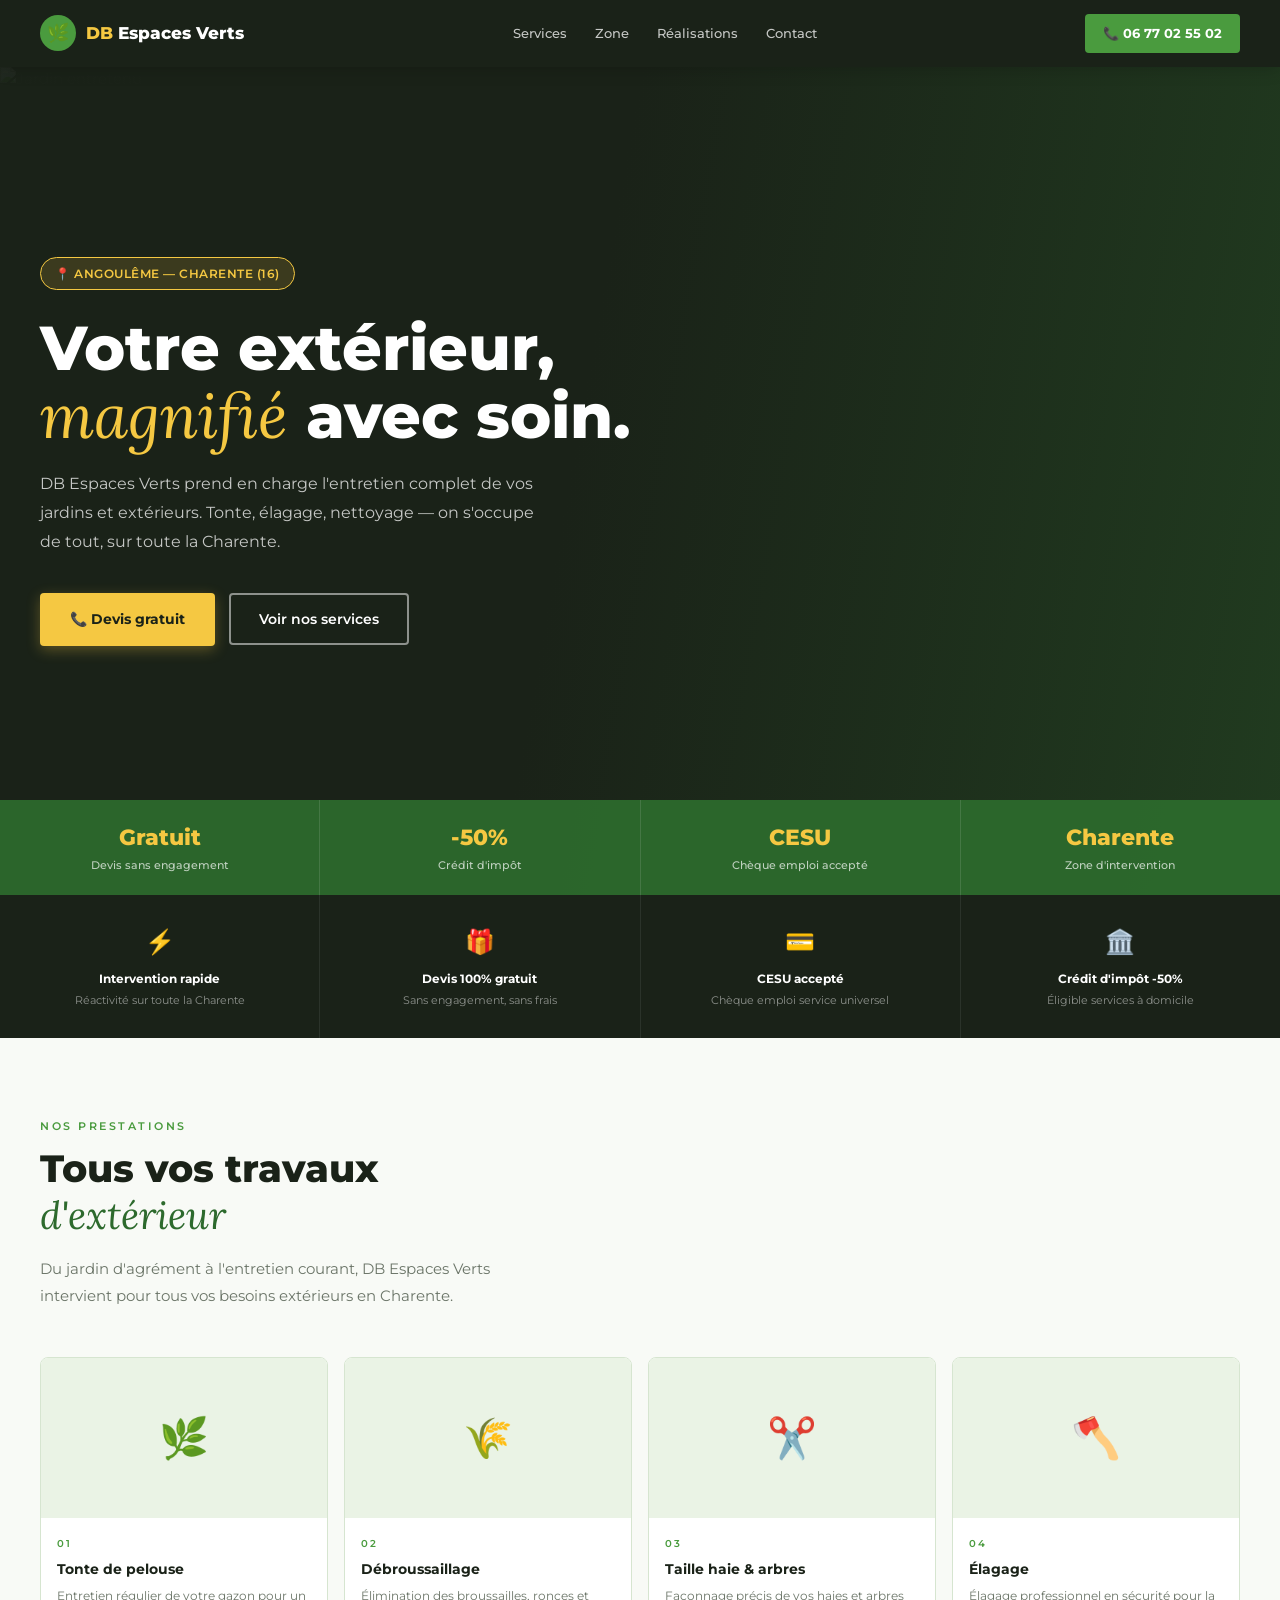
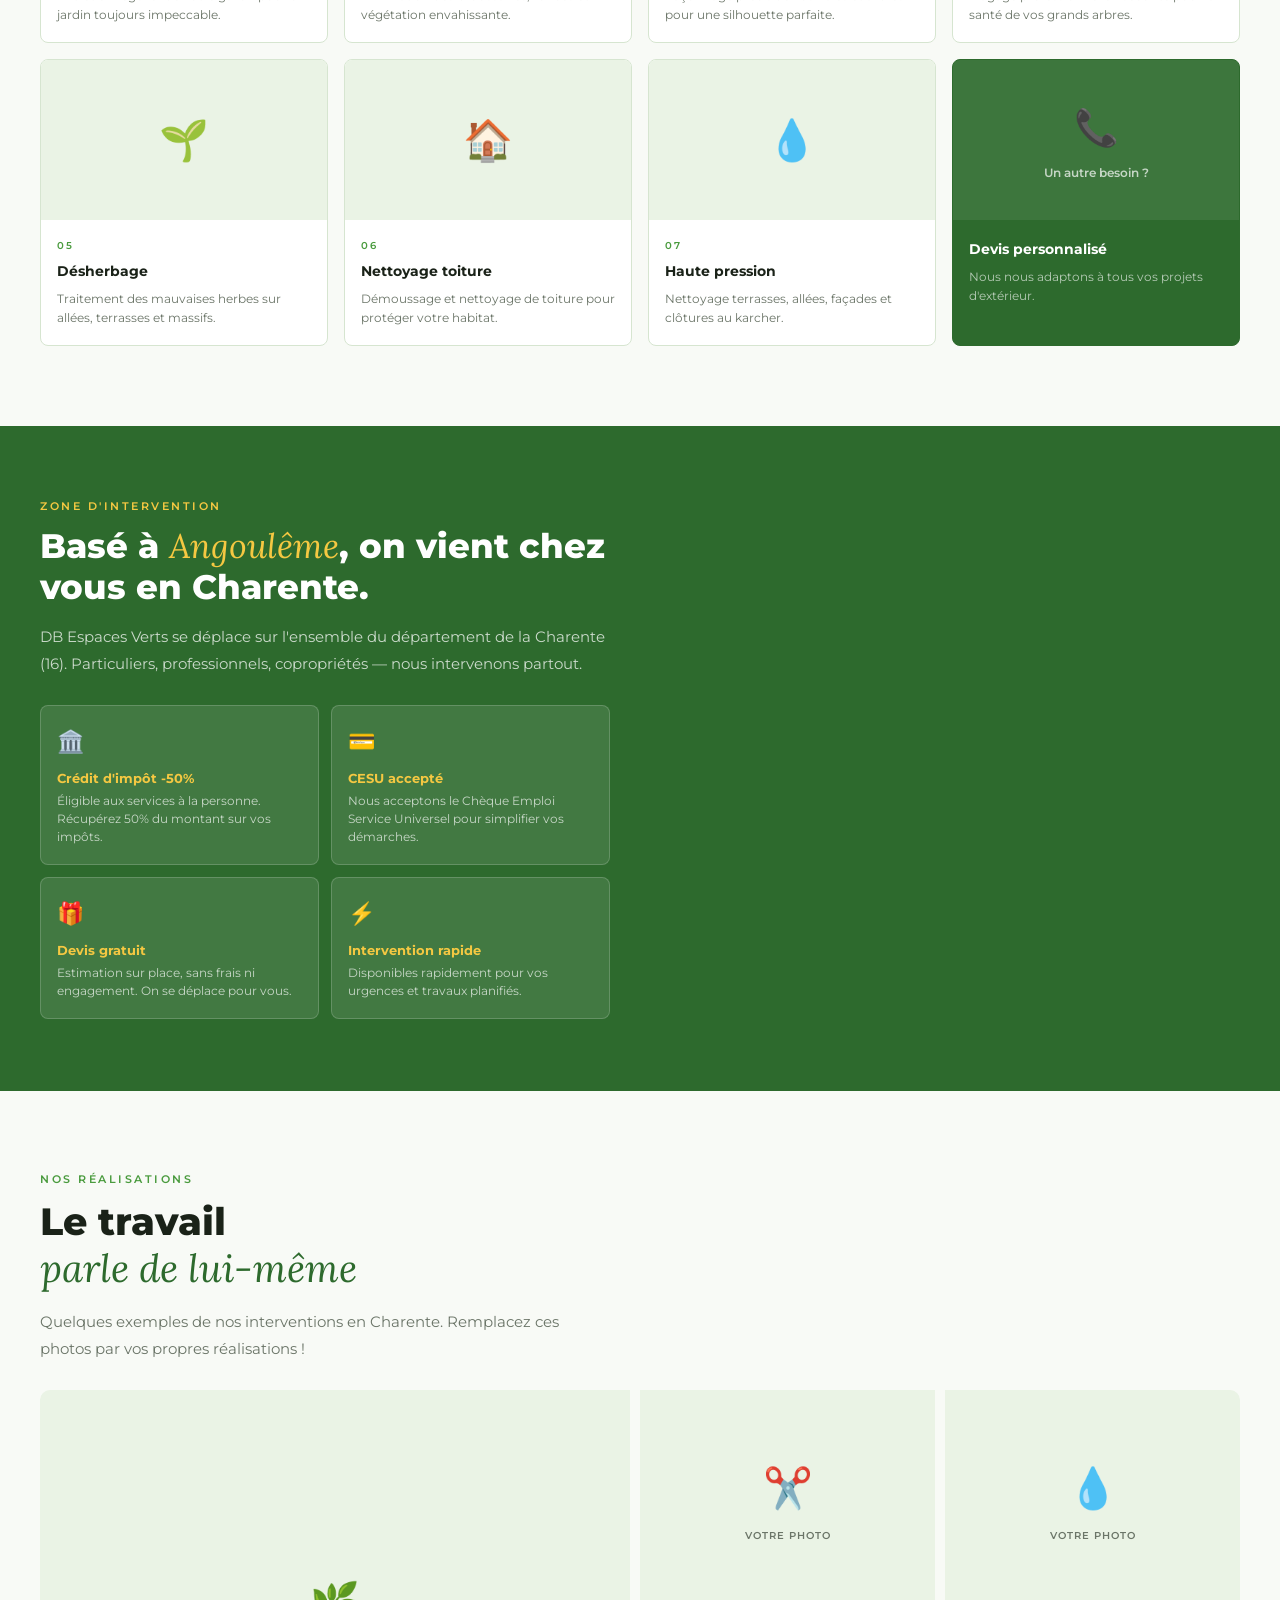
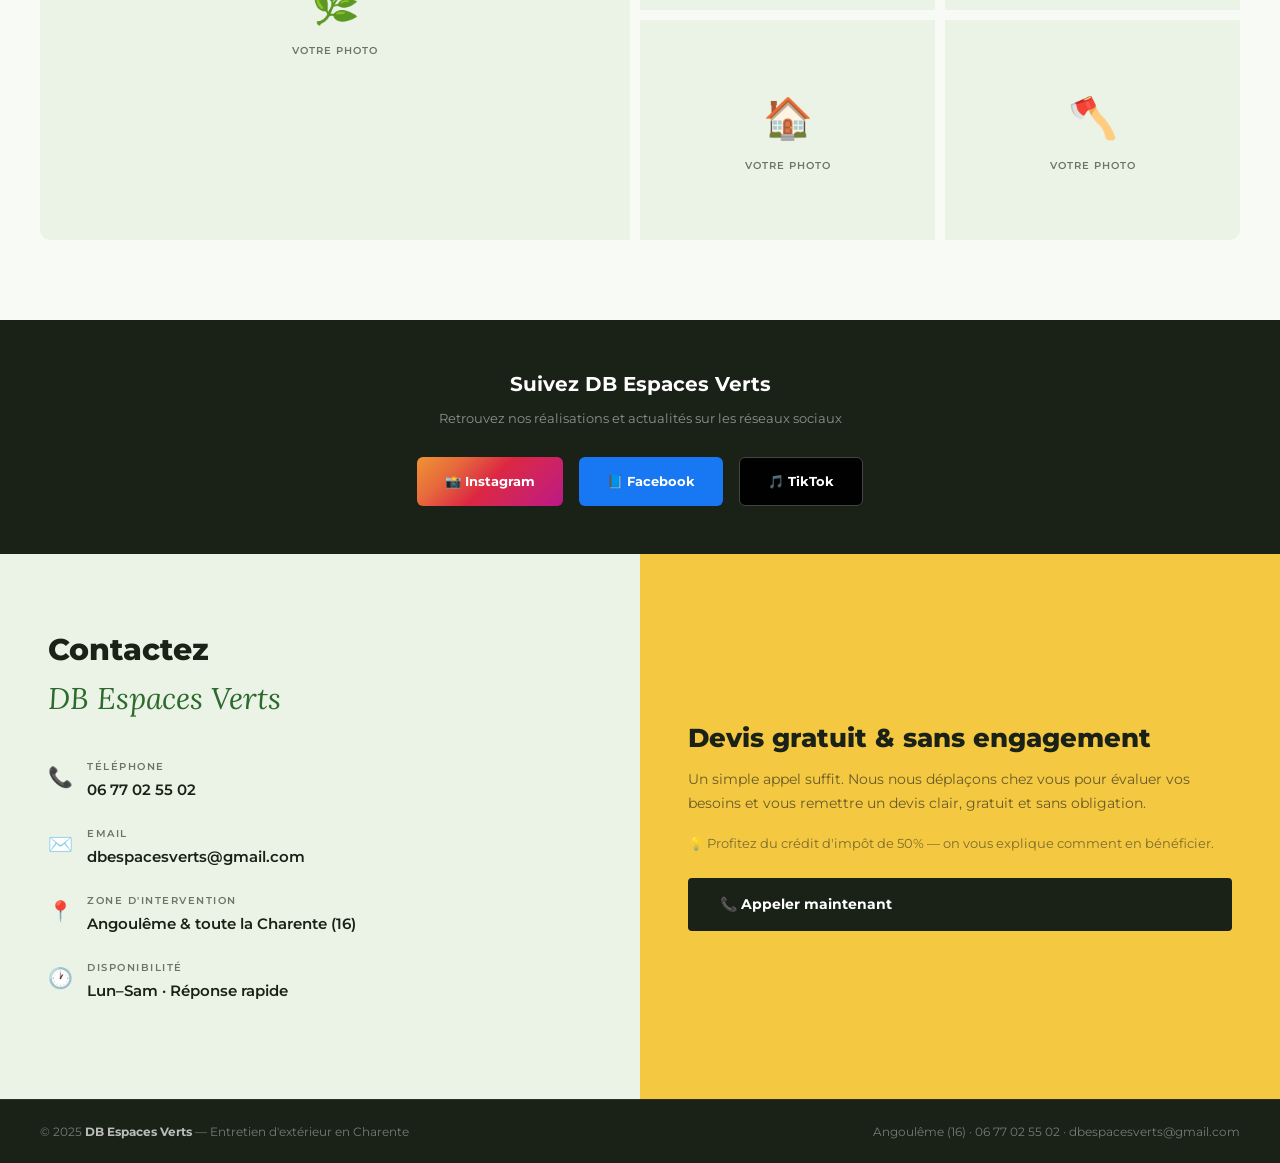
==== index.html @ ba11cb16 "Rename db_espaces_verts.html to index.html" ====
<!DOCTYPE html>
<html lang="fr">
<head>
<meta charset="UTF-8">
<meta name="viewport" content="width=device-width, initial-scale=1.0">
<title>DB Espaces Verts — Entretien extérieur en Charente</title>
<link href="https://fonts.googleapis.com/css2?family=Montserrat:wght@400;500;600;700;800&family=Lora:ital,wght@0,400;1,400&display=swap" rel="stylesheet">
<style>
*, *::before, *::after { box-sizing: border-box; margin: 0; padding: 0; }
:root {
  --green: #2D6A2D;
  --green-light: #4A9B3E;
  --green-pale: #EAF3E5;
  --yellow: #F5C842;
  --dark: #1A2218;
  --text: #3A3A3A;
  --muted: #6B7568;
  --white: #FFFFFF;
  --cream: #F8FAF6;
  --border: #D6E5D0;
}
html { scroll-behavior: smooth; }
body { font-family: 'Montserrat', sans-serif; background: var(--cream); color: var(--text); font-size: 15px; line-height: 1.6; }

nav {
  position: sticky; top: 0; z-index: 100;
  background: var(--dark);
  display: flex; justify-content: space-between; align-items: center;
  padding: 14px 40px;
  box-shadow: 0 2px 16px rgba(0,0,0,0.18);
}
.nav-logo { display: flex; align-items: center; gap: 10px; }
.nav-logo-icon { width: 36px; height: 36px; background: var(--green-light); border-radius: 50%; display: flex; align-items: center; justify-content: center; font-size: 18px; }
.nav-logo-text { font-size: 17px; font-weight: 800; color: var(--white); }
.nav-logo-text span { color: var(--yellow); }
.nav-links { display: flex; gap: 28px; list-style: none; }
.nav-links a { text-decoration: none; color: rgba(255,255,255,0.75); font-size: 13px; font-weight: 500; transition: color 0.2s; }
.nav-links a:hover { color: var(--yellow); }
.nav-tel { background: var(--green-light); color: var(--white); padding: 9px 18px; border-radius: 4px; font-size: 13px; font-weight: 700; text-decoration: none; transition: background 0.2s; white-space: nowrap; }
.nav-tel:hover { background: var(--yellow); color: var(--dark); }

.hero { position: relative; min-height: 92vh; display: flex; align-items: center; overflow: hidden; }
.hero-bg { position: absolute; inset: 0; z-index: 0; background: var(--dark); }
.hero-bg img { width: 100%; height: 100%; object-fit: cover; opacity: 0.45; }
.hero-overlay { position: absolute; inset: 0; z-index: 1; background: linear-gradient(100deg, rgba(26,34,24,0.92) 45%, rgba(45,106,45,0.35) 100%); }
.hero-content { position: relative; z-index: 2; padding: 80px 40px 140px; max-width: 680px; }
.hero-badge { display: inline-flex; align-items: center; gap: 8px; background: rgba(245,200,66,0.15); border: 1px solid var(--yellow); color: var(--yellow); font-size: 12px; font-weight: 600; padding: 6px 14px; border-radius: 20px; margin-bottom: 24px; letter-spacing: 0.5px; text-transform: uppercase; }
.hero h1 { font-size: clamp(36px, 5vw, 62px); font-weight: 800; color: var(--white); line-height: 1.1; margin-bottom: 20px; }
.hero h1 em { font-style: italic; font-family: 'Lora', serif; color: var(--yellow); font-weight: 400; }
.hero-sub { color: rgba(255,255,255,0.75); font-size: 16px; line-height: 1.8; margin-bottom: 36px; max-width: 500px; }
.hero-btns { display: flex; gap: 14px; flex-wrap: wrap; }
.btn-primary { display: inline-flex; align-items: center; gap: 8px; background: var(--yellow); color: var(--dark); padding: 15px 30px; border-radius: 4px; font-size: 14px; font-weight: 700; text-decoration: none; transition: transform 0.15s, box-shadow 0.15s; box-shadow: 0 4px 14px rgba(245,200,66,0.3); }
.btn-primary:hover { transform: translateY(-2px); box-shadow: 0 8px 20px rgba(245,200,66,0.4); }
.btn-ghost { display: inline-flex; align-items: center; gap: 8px; border: 2px solid rgba(255,255,255,0.5); color: var(--white); padding: 13px 28px; border-radius: 4px; font-size: 14px; font-weight: 600; text-decoration: none; transition: border-color 0.2s, background 0.2s; }
.btn-ghost:hover { border-color: var(--white); background: rgba(255,255,255,0.08); }
.hero-stats { position: absolute; bottom: 0; left: 0; right: 0; z-index: 2; display: flex; background: rgba(45,106,45,0.95); }
.hero-stat { flex: 1; padding: 20px 24px; text-align: center; border-right: 1px solid rgba(255,255,255,0.12); }
.hero-stat:last-child { border-right: none; }
.stat-num { font-size: 22px; font-weight: 800; color: var(--yellow); }
.stat-label { font-size: 11px; color: rgba(255,255,255,0.7); font-weight: 500; margin-top: 2px; }

.avantages { display: flex; background: var(--dark); }
.avantage { flex: 1; padding: 28px 20px; text-align: center; border-right: 1px solid rgba(255,255,255,0.08); transition: background 0.2s; }
.avantage:last-child { border-right: none; }
.avantage:hover { background: rgba(255,255,255,0.04); }
.avantage-icon { font-size: 24px; margin-bottom: 8px; }
.avantage-title { font-size: 12px; font-weight: 700; color: var(--white); margin-bottom: 4px; }
.avantage-text { font-size: 11px; color: rgba(255,255,255,0.5); }

.section { padding: 80px 40px; }
.section-tag { font-size: 11px; letter-spacing: 2.5px; text-transform: uppercase; color: var(--green-light); font-weight: 600; margin-bottom: 10px; }
.section-title { font-size: clamp(26px, 3vw, 40px); font-weight: 800; color: var(--dark); margin-bottom: 16px; line-height: 1.2; }
.section-title em { font-style: italic; font-family: 'Lora', serif; color: var(--green); font-weight: 400; }
.section-sub { color: var(--muted); font-size: 15px; max-width: 520px; line-height: 1.8; margin-bottom: 48px; }

.services-grid { display: grid; grid-template-columns: repeat(4, 1fr); gap: 16px; }
.service-card { background: var(--white); border: 1px solid var(--border); border-radius: 8px; overflow: hidden; transition: transform 0.2s, box-shadow 0.2s; }
.service-card:hover { transform: translateY(-4px); box-shadow: 0 12px 32px rgba(45,106,45,0.12); }
.service-img { width: 100%; height: 160px; object-fit: cover; display: block; }
.service-placeholder { width: 100%; height: 160px; background: var(--green-pale); display: flex; align-items: center; justify-content: center; font-size: 40px; }
.service-body { padding: 18px 16px; }
.service-num { font-size: 10px; letter-spacing: 2px; color: var(--green-light); font-weight: 600; text-transform: uppercase; margin-bottom: 6px; }
.service-name { font-size: 14px; font-weight: 700; color: var(--dark); margin-bottom: 6px; }
.service-desc { font-size: 12px; color: var(--muted); line-height: 1.6; }

.zone-section { background: var(--green); color: var(--white); padding: 72px 40px; display: grid; grid-template-columns: 1fr 1fr; gap: 60px; align-items: center; }
.zone-left h2 { font-size: 34px; font-weight: 800; margin-bottom: 16px; line-height: 1.2; }
.zone-left h2 em { font-style: italic; font-family: 'Lora', serif; font-weight: 400; color: var(--yellow); }
.zone-left p { color: rgba(255,255,255,0.75); font-size: 15px; line-height: 1.8; margin-bottom: 28px; }
.zone-img { width: 100%; border-radius: 8px; height: 300px; object-fit: cover; display: block; }
.aides-grid { display: grid; grid-template-columns: 1fr 1fr; gap: 12px; }
.aide-card { background: rgba(255,255,255,0.1); border: 1px solid rgba(255,255,255,0.18); border-radius: 8px; padding: 18px 16px; }
.aide-icon { font-size: 22px; margin-bottom: 8px; }
.aide-title { font-size: 13px; font-weight: 700; color: var(--yellow); margin-bottom: 4px; }
.aide-text { font-size: 12px; color: rgba(255,255,255,0.7); line-height: 1.5; }

.gallery-section { padding: 80px 40px; }
.gallery-grid { display: grid; grid-template-columns: 2fr 1fr 1fr; grid-template-rows: 220px 220px; gap: 10px; border-radius: 10px; overflow: hidden; }
.gallery-item { overflow: hidden; position: relative; background: var(--green-pale); }
.gallery-item.big { grid-row: span 2; }
.gallery-item img { width: 100%; height: 100%; object-fit: cover; transition: transform 0.4s; display: block; }
.gallery-item:hover img { transform: scale(1.05); }
.gallery-placeholder { width: 100%; height: 100%; display: flex; flex-direction: column; align-items: center; justify-content: center; gap: 8px; }
.gallery-placeholder span.icon { font-size: 40px; }
.gallery-placeholder span.label { font-size: 10px; font-weight: 600; color: var(--muted); letter-spacing: 1px; text-transform: uppercase; }

.reseaux-section { padding: 48px 40px; background: var(--dark); text-align: center; }
.reseaux-section h3 { font-size: 20px; font-weight: 700; color: var(--white); margin-bottom: 8px; }
.reseaux-section p { color: rgba(255,255,255,0.5); font-size: 13px; margin-bottom: 28px; }
.reseaux-links { display: flex; justify-content: center; gap: 16px; flex-wrap: wrap; }
.reseau-btn { display: inline-flex; align-items: center; gap: 10px; padding: 13px 28px; border-radius: 6px; font-size: 13px; font-weight: 700; text-decoration: none; transition: transform 0.15s, opacity 0.2s; }
.reseau-btn:hover { transform: translateY(-2px); opacity: 0.9; }
.reseau-btn.insta { background: linear-gradient(135deg, #f09433, #e6683c, #dc2743, #cc2366, #bc1888); color: #fff; }
.reseau-btn.fb { background: #1877F2; color: #fff; }
.reseau-btn.tiktok { background: #010101; color: #fff; border: 1px solid #444; }

.contact-section { display: grid; grid-template-columns: 1fr 1fr; }
.contact-left { background: var(--green-pale); padding: 72px 48px; }
.contact-right { background: var(--yellow); padding: 72px 48px; display: flex; flex-direction: column; justify-content: center; }
.contact-left h2 { font-size: 30px; font-weight: 800; color: var(--dark); margin-bottom: 36px; }
.contact-left h2 em { font-style: italic; font-family: 'Lora', serif; color: var(--green); font-weight: 400; }
.contact-item { display: flex; align-items: flex-start; gap: 14px; margin-bottom: 24px; }
.contact-icon { font-size: 20px; flex-shrink: 0; margin-top: 2px; }
.contact-label { font-size: 10px; font-weight: 600; letter-spacing: 1.5px; text-transform: uppercase; color: var(--muted); margin-bottom: 3px; }
.contact-value { font-size: 15px; font-weight: 600; color: var(--dark); }
.contact-value a { color: var(--dark); text-decoration: none; }
.contact-value a:hover { color: var(--green); }
.contact-right h3 { font-size: 26px; font-weight: 800; color: var(--dark); margin-bottom: 14px; line-height: 1.25; }
.contact-right p { font-size: 14px; color: rgba(26,34,24,0.65); margin-bottom: 16px; line-height: 1.7; }
.btn-dark { display: inline-flex; align-items: center; gap: 8px; background: var(--dark); color: var(--white); padding: 15px 32px; border-radius: 4px; font-size: 14px; font-weight: 700; text-decoration: none; margin-top: 8px; transition: opacity 0.2s, transform 0.15s; }
.btn-dark:hover { opacity: 0.85; transform: translateY(-2px); }

footer { background: var(--dark); color: rgba(255,255,255,0.4); display: flex; justify-content: space-between; align-items: center; padding: 22px 40px; font-size: 12px; flex-wrap: wrap; gap: 10px; border-top: 1px solid rgba(255,255,255,0.06); }
footer strong { color: rgba(255,255,255,0.7); }
footer a { color: rgba(255,255,255,0.4); text-decoration: none; }

@keyframes fadeUp { from { opacity:0; transform:translateY(24px); } to { opacity:1; transform:translateY(0); } }
.hero-badge { animation: fadeUp 0.5s ease both; }
.hero h1 { animation: fadeUp 0.6s 0.1s ease both; }
.hero-sub { animation: fadeUp 0.6s 0.2s ease both; }
.hero-btns { animation: fadeUp 0.6s 0.3s ease both; }

@media (max-width: 768px) {
  nav { padding: 12px 18px; }
  .nav-links { display: none; }
  .hero-content { padding: 60px 20px 140px; }
  .hero-stats { flex-wrap: wrap; }
  .hero-stat { min-width: 50%; }
  .avantages { flex-wrap: wrap; }
  .avantage { min-width: 50%; }
  .section { padding: 52px 20px; }
  .services-grid { grid-template-columns: 1fr 1fr; }
  .zone-section { grid-template-columns: 1fr; padding: 52px 20px; gap: 36px; }
  .gallery-grid { grid-template-columns: 1fr 1fr; grid-template-rows: 160px 160px 160px; }
  .gallery-item.big { grid-row: span 1; }
  .contact-section { grid-template-columns: 1fr; }
  .contact-left, .contact-right { padding: 48px 24px; }
  .reseaux-links { flex-direction: column; align-items: center; }
  footer { padding: 18px; flex-direction: column; text-align: center; }
}
</style>
</head>
<body>

<nav>
  <div class="nav-logo">
    <div class="nav-logo-icon">🌿</div>
    <div class="nav-logo-text"><span>DB</span> Espaces Verts</div>
  </div>
  <ul class="nav-links">
    <li><a href="#services">Services</a></li>
    <li><a href="#zone">Zone</a></li>
    <li><a href="#photos">Réalisations</a></li>
    <li><a href="#contact">Contact</a></li>
  </ul>
  <a class="nav-tel" href="tel:0677025502">📞 06 77 02 55 02</a>
</nav>

<section class="hero">
  <div class="hero-bg">
    <img src="https://images.unsplash.com/photo-1558618666-fcd25c85cd64?w=1400&q=80" alt="Jardin entretenu">
  </div>
  <div class="hero-overlay"></div>
  <div class="hero-content">
    <div class="hero-badge">📍 Angoulême — Charente (16)</div>
    <h1>Votre extérieur,<br><em>magnifié</em> avec soin.</h1>
    <p class="hero-sub">DB Espaces Verts prend en charge l'entretien complet de vos jardins et extérieurs. Tonte, élagage, nettoyage — on s'occupe de tout, sur toute la Charente.</p>
    <div class="hero-btns">
      <a class="btn-primary" href="tel:0677025502">📞 Devis gratuit</a>
      <a class="btn-ghost" href="#services">Voir nos services</a>
    </div>
  </div>
  <div class="hero-stats">
    <div class="hero-stat"><div class="stat-num">Gratuit</div><div class="stat-label">Devis sans engagement</div></div>
    <div class="hero-stat"><div class="stat-num">-50%</div><div class="stat-label">Crédit d'impôt</div></div>
    <div class="hero-stat"><div class="stat-num">CESU</div><div class="stat-label">Chèque emploi accepté</div></div>
    <div class="hero-stat"><div class="stat-num">Charente</div><div class="stat-label">Zone d'intervention</div></div>
  </div>
</section>

<div class="avantages">
  <div class="avantage"><div class="avantage-icon">⚡</div><div class="avantage-title">Intervention rapide</div><div class="avantage-text">Réactivité sur toute la Charente</div></div>
  <div class="avantage"><div class="avantage-icon">🎁</div><div class="avantage-title">Devis 100% gratuit</div><div class="avantage-text">Sans engagement, sans frais</div></div>
  <div class="avantage"><div class="avantage-icon">💳</div><div class="avantage-title">CESU accepté</div><div class="avantage-text">Chèque emploi service universel</div></div>
  <div class="avantage"><div class="avantage-icon">🏛️</div><div class="avantage-title">Crédit d'impôt -50%</div><div class="avantage-text">Éligible services à domicile</div></div>
</div>

<section class="section" id="services">
  <div class="section-tag">Nos prestations</div>
  <h2 class="section-title">Tous vos travaux<br><em>d'extérieur</em></h2>
  <p class="section-sub">Du jardin d'agrément à l'entretien courant, DB Espaces Verts intervient pour tous vos besoins extérieurs en Charente.</p>
  <div class="services-grid">

    <div class="service-card">
      <img class="service-img" src="https://images.unsplash.com/photo-1416879595882-3373a0480b5b?w=400&q=75" alt="Tonte pelouse" onerror="this.style.display='none';this.nextElementSibling.style.display='flex'">
      <div class="service-placeholder" style="display:none">🌿</div>
      <div class="service-body"><div class="service-num">01</div><div class="service-name">Tonte de pelouse</div><div class="service-desc">Entretien régulier de votre gazon pour un jardin toujours impeccable.</div></div>
    </div>

    <div class="service-card">
      <img class="service-img" src="https://images.unsplash.com/photo-1558618047-3c8c76ca7d9c?w=400&q=75" alt="Débroussaillage" onerror="this.style.display='none';this.nextElementSibling.style.display='flex'">
      <div class="service-placeholder" style="display:none">🌾</div>
      <div class="service-body"><div class="service-num">02</div><div class="service-name">Débroussaillage</div><div class="service-desc">Élimination des broussailles, ronces et végétation envahissante.</div></div>
    </div>

    <div class="service-card">
      <img class="service-img" src="https://images.unsplash.com/photo-1585320806297-9794b3e4eeae?w=400&q=75" alt="Taille haie" onerror="this.style.display='none';this.nextElementSibling.style.display='flex'">
      <div class="service-placeholder" style="display:none">✂️</div>
      <div class="service-body"><div class="service-num">03</div><div class="service-name">Taille haie & arbres</div><div class="service-desc">Façonnage précis de vos haies et arbres pour une silhouette parfaite.</div></div>
    </div>

    <div class="service-card">
      <img class="service-img" src="https://images.unsplash.com/photo-1593691509543-c55fb32d8de5?w=400&q=75" alt="Élagage" onerror="this.style.display='none';this.nextElementSibling.style.display='flex'">
      <div class="service-placeholder" style="display:none">🪓</div>
      <div class="service-body"><div class="service-num">04</div><div class="service-name">Élagage</div><div class="service-desc">Élagage professionnel en sécurité pour la santé de vos grands arbres.</div></div>
    </div>

    <div class="service-card">
      <img class="service-img" src="https://images.unsplash.com/photo-1558618666-fcd25c85cd64?w=400&q=75" alt="Désherbage" onerror="this.style.display='none';this.nextElementSibling.style.display='flex'">
      <div class="service-placeholder" style="display:none">🌱</div>
      <div class="service-body"><div class="service-num">05</div><div class="service-name">Désherbage</div><div class="service-desc">Traitement des mauvaises herbes sur allées, terrasses et massifs.</div></div>
    </div>

    <div class="service-card">
      <img class="service-img" src="https://images.unsplash.com/photo-1600585154340-be6161a56a0c?w=400&q=75" alt="Nettoyage toiture" onerror="this.style.display='none';this.nextElementSibling.style.display='flex'">
      <div class="service-placeholder" style="display:none">🏠</div>
      <div class="service-body"><div class="service-num">06</div><div class="service-name">Nettoyage toiture</div><div class="service-desc">Démoussage et nettoyage de toiture pour protéger votre habitat.</div></div>
    </div>

    <div class="service-card">
      <img class="service-img" src="https://images.unsplash.com/photo-1581578731548-c64695cc6952?w=400&q=75" alt="Haute pression" onerror="this.style.display='none';this.nextElementSibling.style.display='flex'">
      <div class="service-placeholder" style="display:none">💧</div>
      <div class="service-body"><div class="service-num">07</div><div class="service-name">Haute pression</div><div class="service-desc">Nettoyage terrasses, allées, façades et clôtures au karcher.</div></div>
    </div>

    <div class="service-card" style="background:var(--green);border-color:var(--green);">
      <div class="service-placeholder" style="background:rgba(255,255,255,0.08);flex-direction:column;gap:6px;">
        <span style="font-size:36px;">📞</span>
        <span style="font-size:12px;color:rgba(255,255,255,0.7);font-weight:600;">Un autre besoin ?</span>
      </div>
      <div class="service-body" style="background:var(--green);">
        <div class="service-name" style="color:var(--white);">Devis personnalisé</div>
        <div class="service-desc" style="color:rgba(255,255,255,0.65);">Nous nous adaptons à tous vos projets d'extérieur.</div>
      </div>
    </div>

  </div>
</section>

<section class="zone-section" id="zone">
  <div class="zone-left">
    <div style="font-size:11px;letter-spacing:2.5px;text-transform:uppercase;color:var(--yellow);font-weight:600;margin-bottom:10px;">Zone d'intervention</div>
    <h2>Basé à <em>Angoulême</em>, on vient chez vous en Charente.</h2>
    <p>DB Espaces Verts se déplace sur l'ensemble du département de la Charente (16). Particuliers, professionnels, copropriétés — nous intervenons partout.</p>
    <div class="aides-grid">
      <div class="aide-card"><div class="aide-icon">🏛️</div><div class="aide-title">Crédit d'impôt -50%</div><div class="aide-text">Éligible aux services à la personne. Récupérez 50% du montant sur vos impôts.</div></div>
      <div class="aide-card"><div class="aide-icon">💳</div><div class="aide-title">CESU accepté</div><div class="aide-text">Nous acceptons le Chèque Emploi Service Universel pour simplifier vos démarches.</div></div>
      <div class="aide-card"><div class="aide-icon">🎁</div><div class="aide-title">Devis gratuit</div><div class="aide-text">Estimation sur place, sans frais ni engagement. On se déplace pour vous.</div></div>
      <div class="aide-card"><div class="aide-icon">⚡</div><div class="aide-title">Intervention rapide</div><div class="aide-text">Disponibles rapidement pour vos urgences et travaux planifiés.</div></div>
    </div>
  </div>
  <div>
    <img class="zone-img" src="https://images.unsplash.com/photo-1416879595882-3373a0480b5b?w=700&q=80" alt="Charente nature" onerror="this.style.display='none'">
  </div>
</section>

<section class="gallery-section" id="photos">
  <div class="section-tag">Nos réalisations</div>
  <h2 class="section-title">Le travail<br><em>parle de lui-même</em></h2>
  <p class="section-sub" style="margin-bottom:28px;">Quelques exemples de nos interventions en Charente. Remplacez ces photos par vos propres réalisations !</p>
  <div class="gallery-grid">
    <div class="gallery-item big">
      <img src="https://images.unsplash.com/photo-1558618047-3c8c76ca7d9c?w=700&q=80" alt="Jardin entretenu" onerror="this.style.display='none';this.nextElementSibling.style.display='flex'">
      <div class="gallery-placeholder" style="display:none"><span class="icon">🌿</span><span class="label">Votre photo</span></div>
    </div>
    <div class="gallery-item">
      <img src="https://images.unsplash.com/photo-1585320806297-9794b3e4eeae?w=400&q=80" alt="Taille haie" onerror="this.style.display='none';this.nextElementSibling.style.display='flex'">
      <div class="gallery-placeholder" style="display:none"><span class="icon">✂️</span><span class="label">Votre photo</span></div>
    </div>
    <div class="gallery-item">
      <img src="https://images.unsplash.com/photo-1581578731548-c64695cc6952?w=400&q=80" alt="Haute pression" onerror="this.style.display='none';this.nextElementSibling.style.display='flex'">
      <div class="gallery-placeholder" style="display:none"><span class="icon">💧</span><span class="label">Votre photo</span></div>
    </div>
    <div class="gallery-item">
      <img src="https://images.unsplash.com/photo-1600585154340-be6161a56a0c?w=400&q=80" alt="Toiture" onerror="this.style.display='none';this.nextElementSibling.style.display='flex'">
      <div class="gallery-placeholder" style="display:none"><span class="icon">🏠</span><span class="label">Votre photo</span></div>
    </div>
    <div class="gallery-item">
      <img src="https://images.unsplash.com/photo-1593691509543-c55fb32d8de5?w=400&q=80" alt="Élagage" onerror="this.style.display='none';this.nextElementSibling.style.display='flex'">
      <div class="gallery-placeholder" style="display:none"><span class="icon">🪓</span><span class="label">Votre photo</span></div>
    </div>
  </div>
</section>

<div class="reseaux-section">
  <h3>Suivez DB Espaces Verts</h3>
  <p>Retrouvez nos réalisations et actualités sur les réseaux sociaux</p>
  <div class="reseaux-links">
    <a class="reseau-btn insta" href="https://instagram.com/dbespacesverts" target="_blank">
      📸 Instagram
    </a>
    <a class="reseau-btn fb" href="https://facebook.com/dbespacesverts" target="_blank">
      📘 Facebook
    </a>
    <a class="reseau-btn tiktok" href="https://tiktok.com/@dbespacesverts" target="_blank">
      🎵 TikTok
    </a>
  </div>
</div>

<section class="contact-section" id="contact">
  <div class="contact-left">
    <h2>Contactez<br><em>DB Espaces Verts</em></h2>
    <div class="contact-item">
      <div class="contact-icon">📞</div>
      <div><div class="contact-label">Téléphone</div><div class="contact-value"><a href="tel:0677025502">06 77 02 55 02</a></div></div>
    </div>
    <div class="contact-item">
      <div class="contact-icon">✉️</div>
      <div><div class="contact-label">Email</div><div class="contact-value"><a href="mailto:dbespacesverts@gmail.com">dbespacesverts@gmail.com</a></div></div>
    </div>
    <div class="contact-item">
      <div class="contact-icon">📍</div>
      <div><div class="contact-label">Zone d'intervention</div><div class="contact-value">Angoulême & toute la Charente (16)</div></div>
    </div>
    <div class="contact-item">
      <div class="contact-icon">🕐</div>
      <div><div class="contact-label">Disponibilité</div><div class="contact-value">Lun–Sam · Réponse rapide</div></div>
    </div>
  </div>
  <div class="contact-right">
    <h3>Devis gratuit & sans engagement</h3>
    <p>Un simple appel suffit. Nous nous déplaçons chez vous pour évaluer vos besoins et vous remettre un devis clair, gratuit et sans obligation.</p>
    <p style="font-size:13px;color:rgba(26,34,24,0.55);">💡 Profitez du crédit d'impôt de 50% — on vous explique comment en bénéficier.</p>
    <a class="btn-dark" href="tel:0677025502">📞 Appeler maintenant</a>
  </div>
</section>

<footer>
  <div>© 2025 <strong>DB Espaces Verts</strong> — Entretien d'extérieur en Charente</div>
  <div>Angoulême (16) · <a href="tel:0677025502">06 77 02 55 02</a> · <a href="mailto:dbespacesverts@gmail.com">dbespacesverts@gmail.com</a></div>
</footer>

</body>
</html>
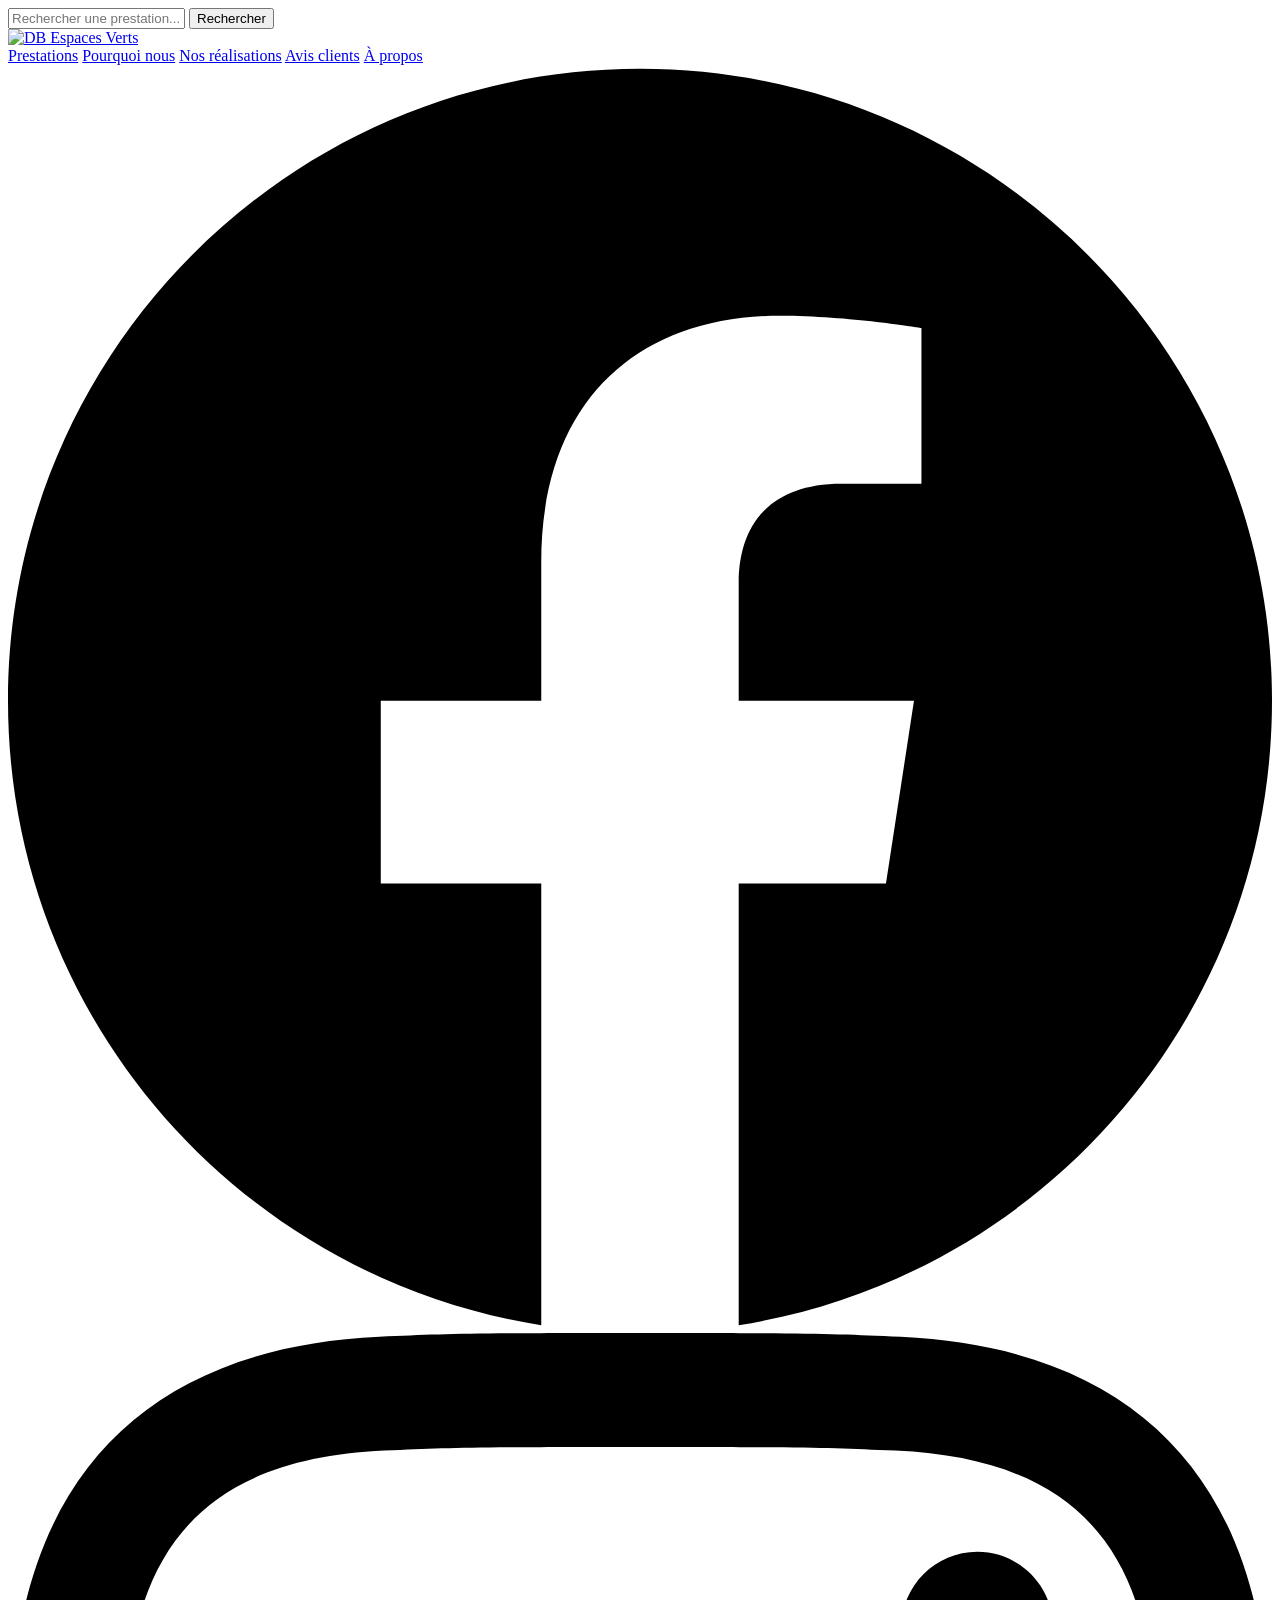
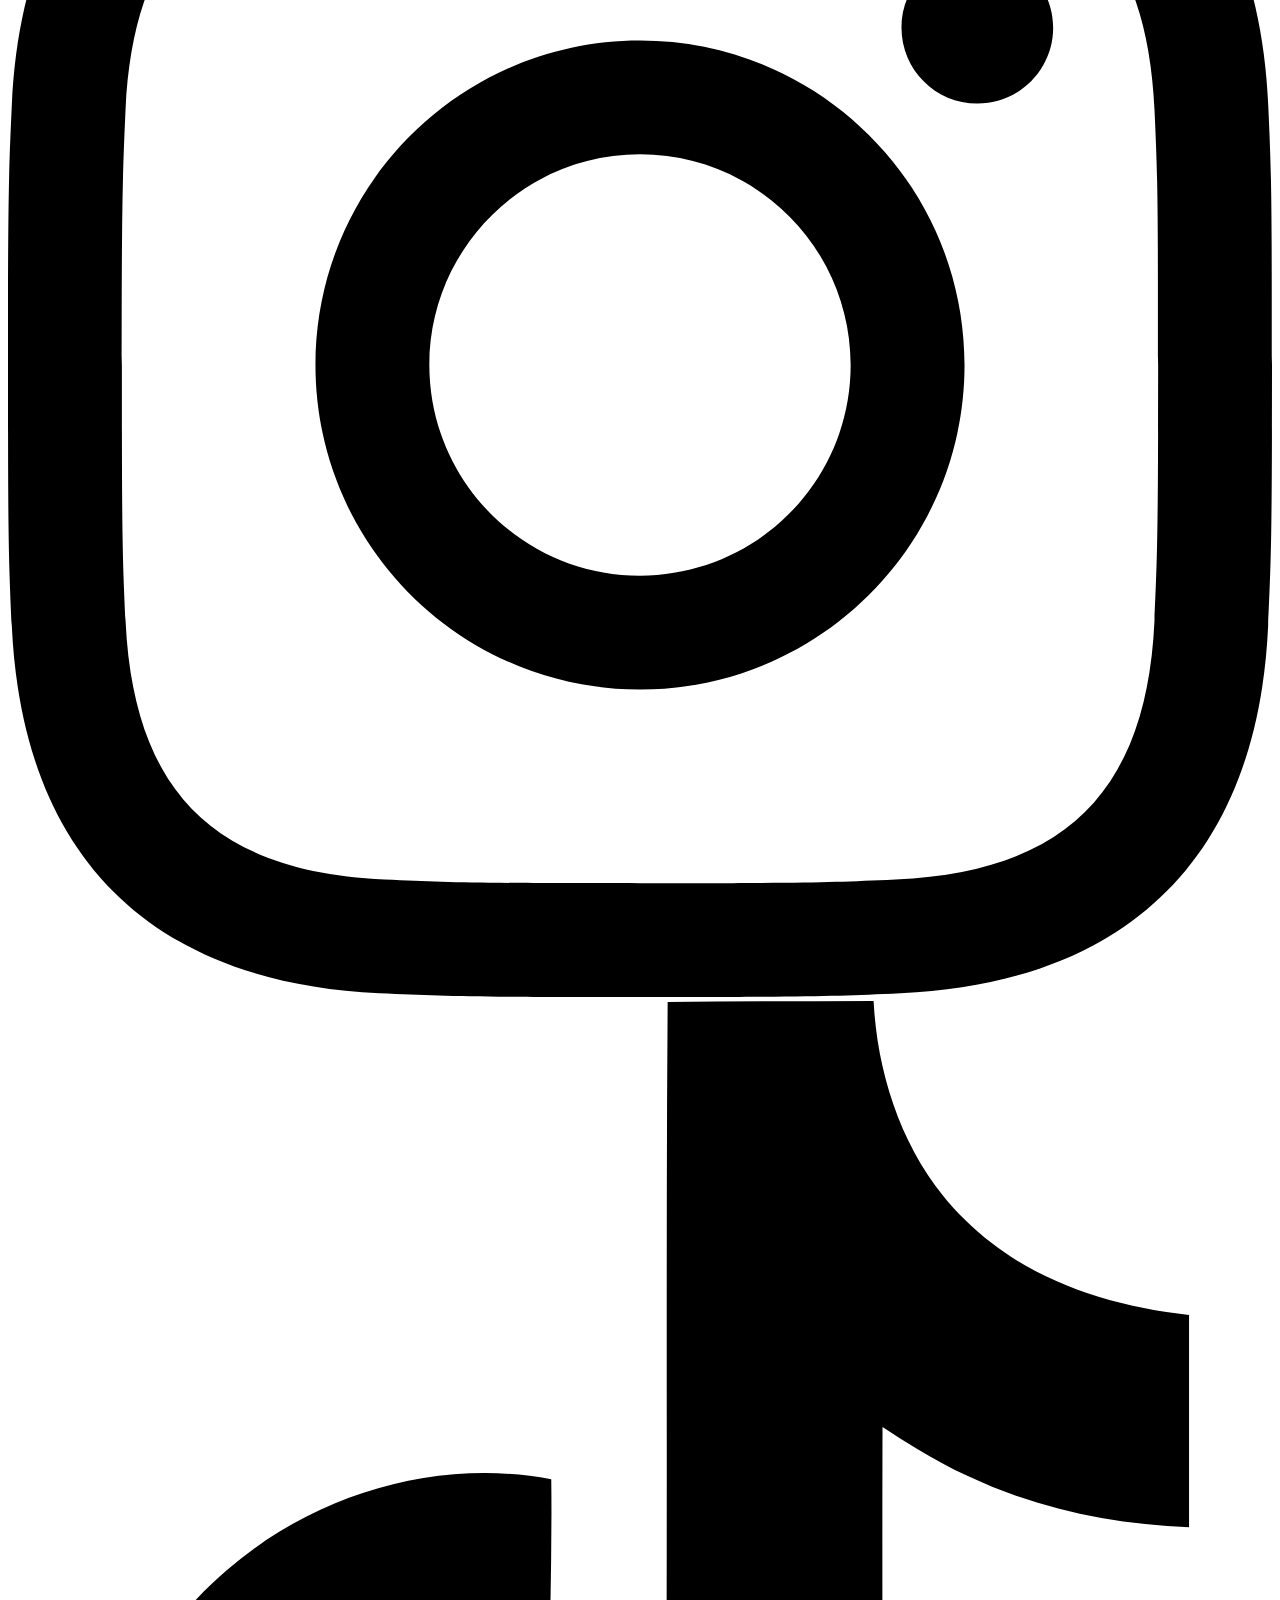
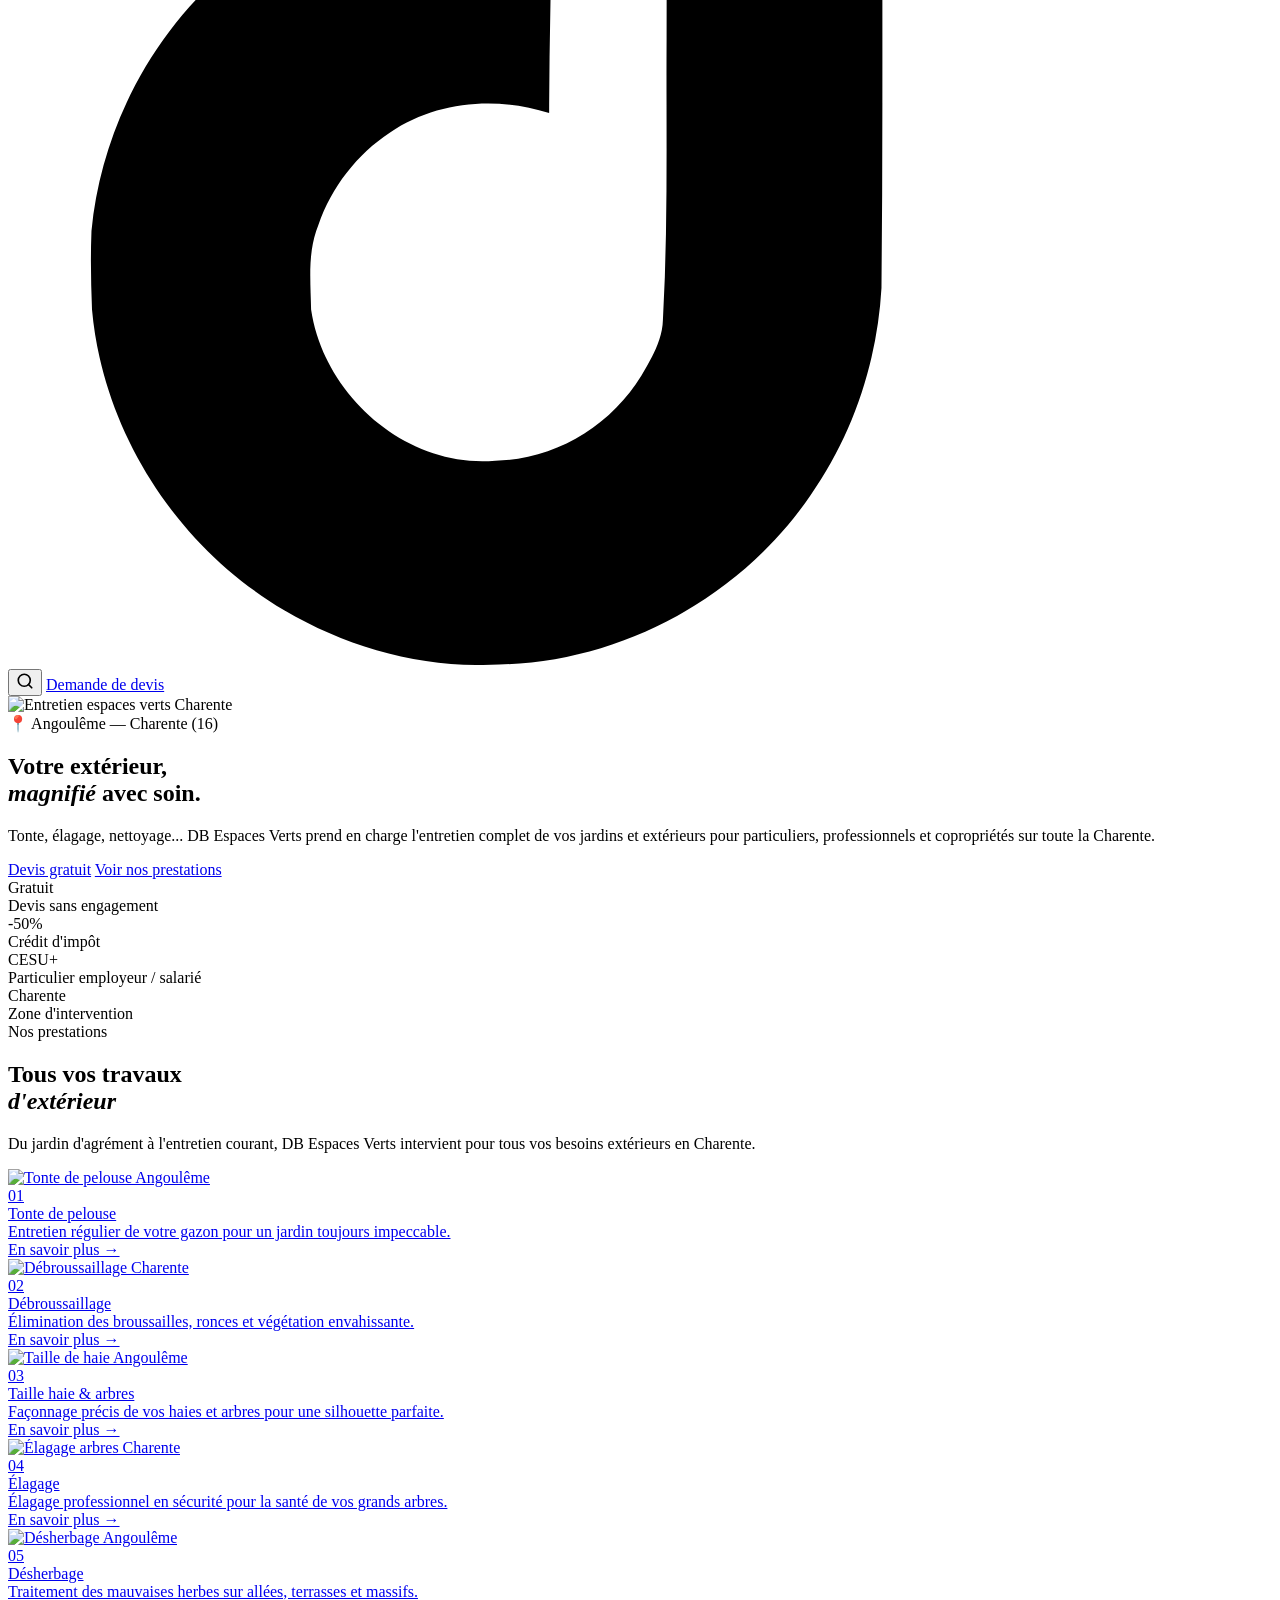
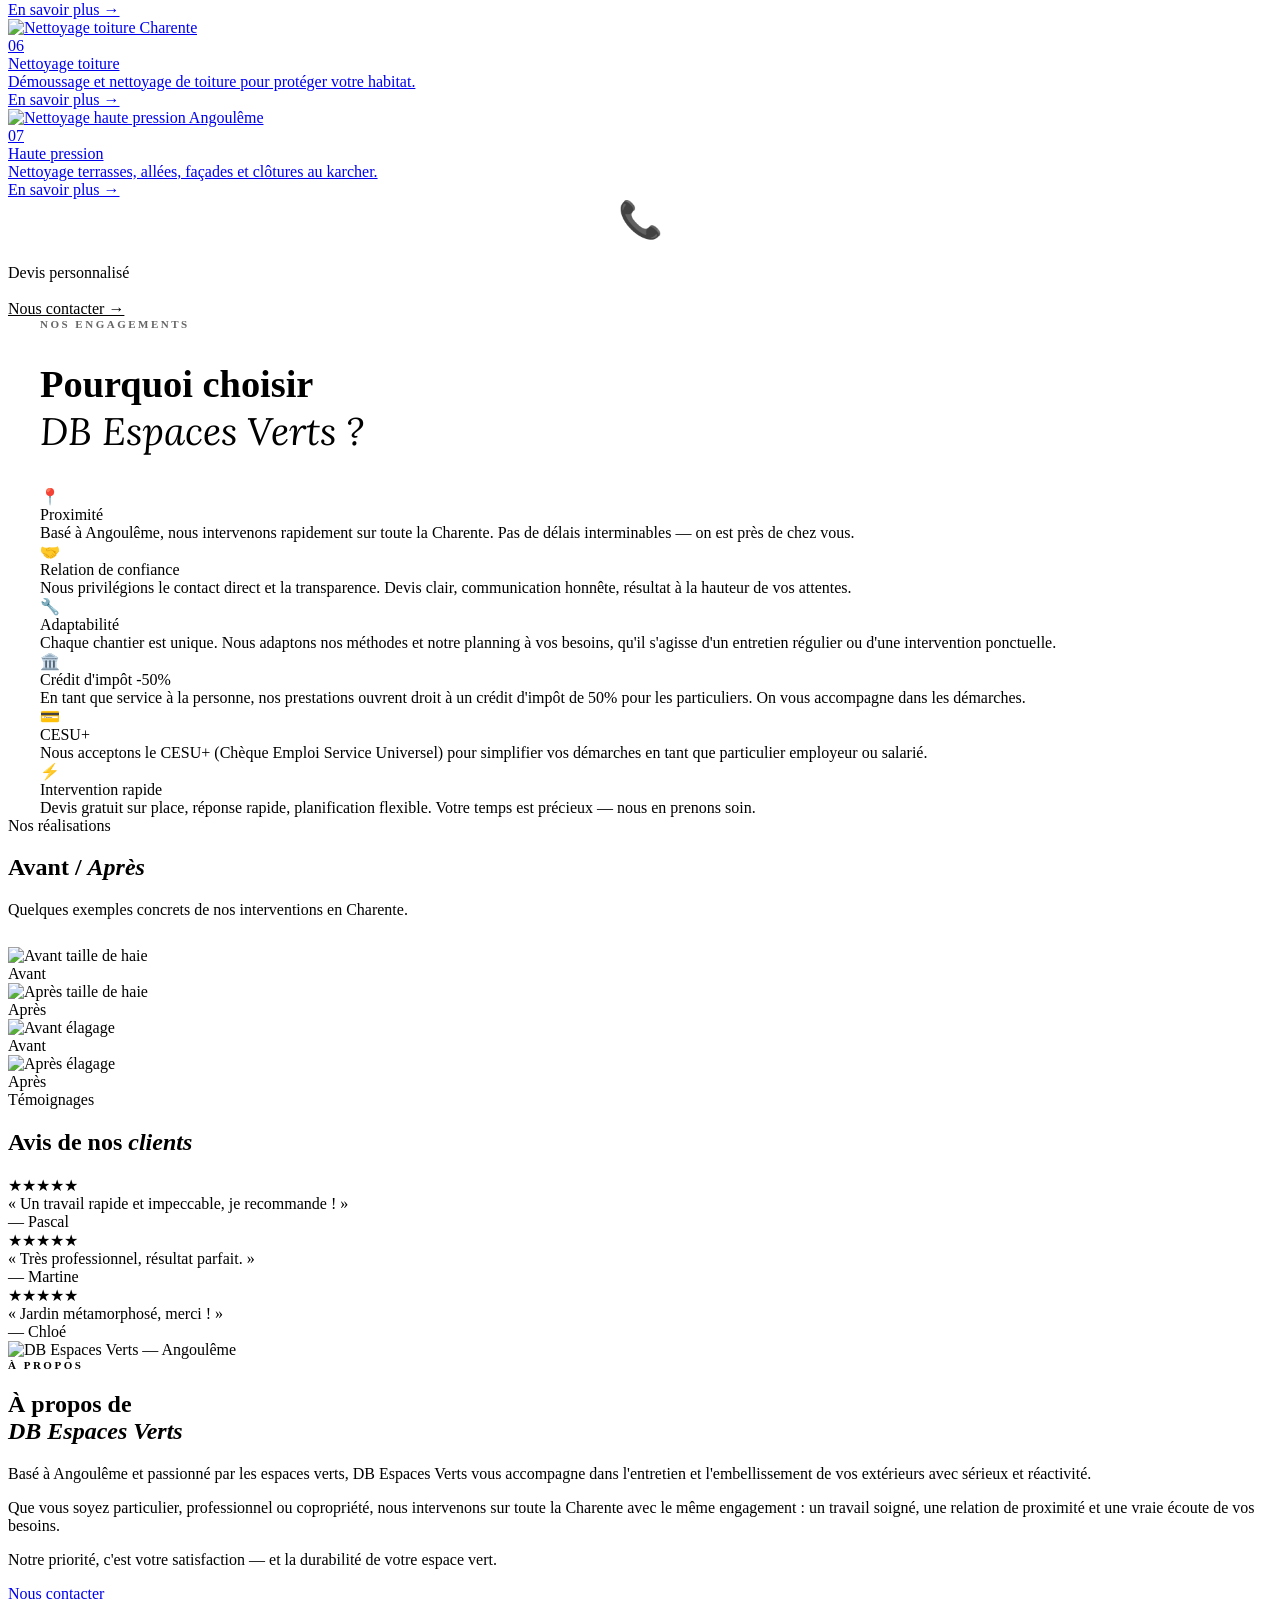
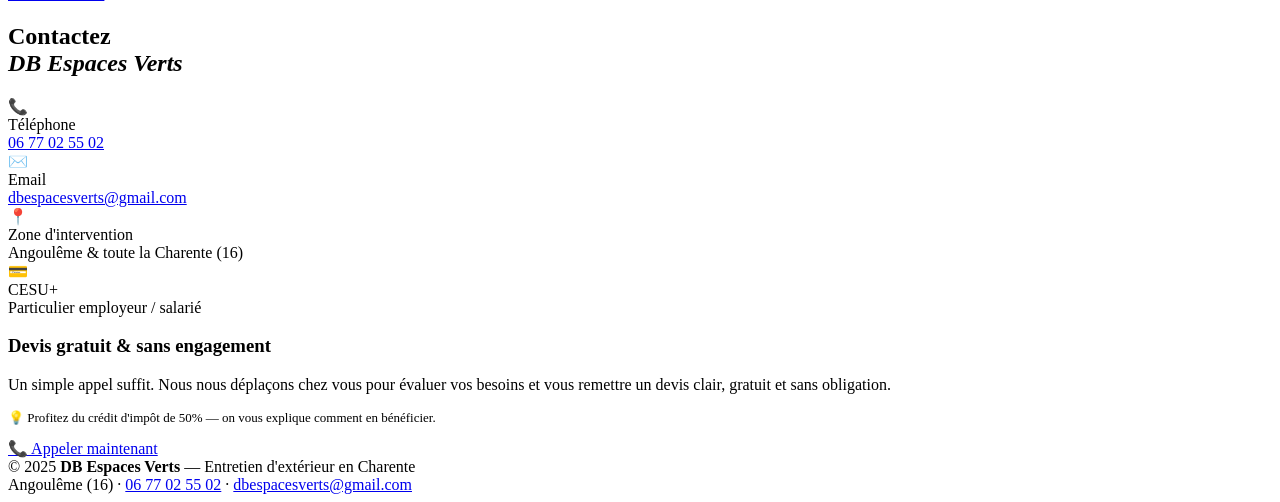
==== commit d0a88c91: "Update index.html" ====
--- a/index.html
+++ b/index.html
@@ -3,331 +3,265 @@
 <head>
 <meta charset="UTF-8">
 <meta name="viewport" content="width=device-width, initial-scale=1.0">
-<title>DB Espaces Verts — Entretien extérieur en Charente</title>
+<title>DB Espaces Verts — Entretien jardin & extérieur Angoulême, Charente</title>
+<meta name="description" content="DB Espaces Verts, entreprise d'entretien d'extérieur basée à Angoulême. Tonte, élagage, taille de haie, débroussaillage, nettoyage toiture en Charente. Devis gratuit, crédit d'impôt -50%, CESU+.">
 <link href="https://fonts.googleapis.com/css2?family=Montserrat:wght@400;500;600;700;800&family=Lora:ital,wght@0,400;1,400&display=swap" rel="stylesheet">
-<style>
-*, *::before, *::after { box-sizing: border-box; margin: 0; padding: 0; }
-:root {
-  --green: #2D6A2D;
-  --green-light: #4A9B3E;
-  --green-pale: #EAF3E5;
-  --yellow: #F5C842;
-  --dark: #1A2218;
-  --text: #3A3A3A;
-  --muted: #6B7568;
-  --white: #FFFFFF;
-  --cream: #F8FAF6;
-  --border: #D6E5D0;
-}
-html { scroll-behavior: smooth; }
-body { font-family: 'Montserrat', sans-serif; background: var(--cream); color: var(--text); font-size: 15px; line-height: 1.6; }
-
-nav {
-  position: sticky; top: 0; z-index: 100;
-  background: var(--dark);
-  display: flex; justify-content: space-between; align-items: center;
-  padding: 14px 40px;
-  box-shadow: 0 2px 16px rgba(0,0,0,0.18);
-}
-.nav-logo { display: flex; align-items: center; gap: 10px; }
-.nav-logo-icon { width: 36px; height: 36px; background: var(--green-light); border-radius: 50%; display: flex; align-items: center; justify-content: center; font-size: 18px; }
-.nav-logo-text { font-size: 17px; font-weight: 800; color: var(--white); }
-.nav-logo-text span { color: var(--yellow); }
-.nav-links { display: flex; gap: 28px; list-style: none; }
-.nav-links a { text-decoration: none; color: rgba(255,255,255,0.75); font-size: 13px; font-weight: 500; transition: color 0.2s; }
-.nav-links a:hover { color: var(--yellow); }
-.nav-tel { background: var(--green-light); color: var(--white); padding: 9px 18px; border-radius: 4px; font-size: 13px; font-weight: 700; text-decoration: none; transition: background 0.2s; white-space: nowrap; }
-.nav-tel:hover { background: var(--yellow); color: var(--dark); }
-
-.hero { position: relative; min-height: 92vh; display: flex; align-items: center; overflow: hidden; }
-.hero-bg { position: absolute; inset: 0; z-index: 0; background: var(--dark); }
-.hero-bg img { width: 100%; height: 100%; object-fit: cover; opacity: 0.45; }
-.hero-overlay { position: absolute; inset: 0; z-index: 1; background: linear-gradient(100deg, rgba(26,34,24,0.92) 45%, rgba(45,106,45,0.35) 100%); }
-.hero-content { position: relative; z-index: 2; padding: 80px 40px 140px; max-width: 680px; }
-.hero-badge { display: inline-flex; align-items: center; gap: 8px; background: rgba(245,200,66,0.15); border: 1px solid var(--yellow); color: var(--yellow); font-size: 12px; font-weight: 600; padding: 6px 14px; border-radius: 20px; margin-bottom: 24px; letter-spacing: 0.5px; text-transform: uppercase; }
-.hero h1 { font-size: clamp(36px, 5vw, 62px); font-weight: 800; color: var(--white); line-height: 1.1; margin-bottom: 20px; }
-.hero h1 em { font-style: italic; font-family: 'Lora', serif; color: var(--yellow); font-weight: 400; }
-.hero-sub { color: rgba(255,255,255,0.75); font-size: 16px; line-height: 1.8; margin-bottom: 36px; max-width: 500px; }
-.hero-btns { display: flex; gap: 14px; flex-wrap: wrap; }
-.btn-primary { display: inline-flex; align-items: center; gap: 8px; background: var(--yellow); color: var(--dark); padding: 15px 30px; border-radius: 4px; font-size: 14px; font-weight: 700; text-decoration: none; transition: transform 0.15s, box-shadow 0.15s; box-shadow: 0 4px 14px rgba(245,200,66,0.3); }
-.btn-primary:hover { transform: translateY(-2px); box-shadow: 0 8px 20px rgba(245,200,66,0.4); }
-.btn-ghost { display: inline-flex; align-items: center; gap: 8px; border: 2px solid rgba(255,255,255,0.5); color: var(--white); padding: 13px 28px; border-radius: 4px; font-size: 14px; font-weight: 600; text-decoration: none; transition: border-color 0.2s, background 0.2s; }
-.btn-ghost:hover { border-color: var(--white); background: rgba(255,255,255,0.08); }
-.hero-stats { position: absolute; bottom: 0; left: 0; right: 0; z-index: 2; display: flex; background: rgba(45,106,45,0.95); }
-.hero-stat { flex: 1; padding: 20px 24px; text-align: center; border-right: 1px solid rgba(255,255,255,0.12); }
-.hero-stat:last-child { border-right: none; }
-.stat-num { font-size: 22px; font-weight: 800; color: var(--yellow); }
-.stat-label { font-size: 11px; color: rgba(255,255,255,0.7); font-weight: 500; margin-top: 2px; }
-
-.avantages { display: flex; background: var(--dark); }
-.avantage { flex: 1; padding: 28px 20px; text-align: center; border-right: 1px solid rgba(255,255,255,0.08); transition: background 0.2s; }
-.avantage:last-child { border-right: none; }
-.avantage:hover { background: rgba(255,255,255,0.04); }
-.avantage-icon { font-size: 24px; margin-bottom: 8px; }
-.avantage-title { font-size: 12px; font-weight: 700; color: var(--white); margin-bottom: 4px; }
-.avantage-text { font-size: 11px; color: rgba(255,255,255,0.5); }
-
-.section { padding: 80px 40px; }
-.section-tag { font-size: 11px; letter-spacing: 2.5px; text-transform: uppercase; color: var(--green-light); font-weight: 600; margin-bottom: 10px; }
-.section-title { font-size: clamp(26px, 3vw, 40px); font-weight: 800; color: var(--dark); margin-bottom: 16px; line-height: 1.2; }
-.section-title em { font-style: italic; font-family: 'Lora', serif; color: var(--green); font-weight: 400; }
-.section-sub { color: var(--muted); font-size: 15px; max-width: 520px; line-height: 1.8; margin-bottom: 48px; }
-
-.services-grid { display: grid; grid-template-columns: repeat(4, 1fr); gap: 16px; }
-.service-card { background: var(--white); border: 1px solid var(--border); border-radius: 8px; overflow: hidden; transition: transform 0.2s, box-shadow 0.2s; }
-.service-card:hover { transform: translateY(-4px); box-shadow: 0 12px 32px rgba(45,106,45,0.12); }
-.service-img { width: 100%; height: 160px; object-fit: cover; display: block; }
-.service-placeholder { width: 100%; height: 160px; background: var(--green-pale); display: flex; align-items: center; justify-content: center; font-size: 40px; }
-.service-body { padding: 18px 16px; }
-.service-num { font-size: 10px; letter-spacing: 2px; color: var(--green-light); font-weight: 600; text-transform: uppercase; margin-bottom: 6px; }
-.service-name { font-size: 14px; font-weight: 700; color: var(--dark); margin-bottom: 6px; }
-.service-desc { font-size: 12px; color: var(--muted); line-height: 1.6; }
-
-.zone-section { background: var(--green); color: var(--white); padding: 72px 40px; display: grid; grid-template-columns: 1fr 1fr; gap: 60px; align-items: center; }
-.zone-left h2 { font-size: 34px; font-weight: 800; margin-bottom: 16px; line-height: 1.2; }
-.zone-left h2 em { font-style: italic; font-family: 'Lora', serif; font-weight: 400; color: var(--yellow); }
-.zone-left p { color: rgba(255,255,255,0.75); font-size: 15px; line-height: 1.8; margin-bottom: 28px; }
-.zone-img { width: 100%; border-radius: 8px; height: 300px; object-fit: cover; display: block; }
-.aides-grid { display: grid; grid-template-columns: 1fr 1fr; gap: 12px; }
-.aide-card { background: rgba(255,255,255,0.1); border: 1px solid rgba(255,255,255,0.18); border-radius: 8px; padding: 18px 16px; }
-.aide-icon { font-size: 22px; margin-bottom: 8px; }
-.aide-title { font-size: 13px; font-weight: 700; color: var(--yellow); margin-bottom: 4px; }
-.aide-text { font-size: 12px; color: rgba(255,255,255,0.7); line-height: 1.5; }
-
-.gallery-section { padding: 80px 40px; }
-.gallery-grid { display: grid; grid-template-columns: 2fr 1fr 1fr; grid-template-rows: 220px 220px; gap: 10px; border-radius: 10px; overflow: hidden; }
-.gallery-item { overflow: hidden; position: relative; background: var(--green-pale); }
-.gallery-item.big { grid-row: span 2; }
-.gallery-item img { width: 100%; height: 100%; object-fit: cover; transition: transform 0.4s; display: block; }
-.gallery-item:hover img { transform: scale(1.05); }
-.gallery-placeholder { width: 100%; height: 100%; display: flex; flex-direction: column; align-items: center; justify-content: center; gap: 8px; }
-.gallery-placeholder span.icon { font-size: 40px; }
-.gallery-placeholder span.label { font-size: 10px; font-weight: 600; color: var(--muted); letter-spacing: 1px; text-transform: uppercase; }
-
-.reseaux-section { padding: 48px 40px; background: var(--dark); text-align: center; }
-.reseaux-section h3 { font-size: 20px; font-weight: 700; color: var(--white); margin-bottom: 8px; }
-.reseaux-section p { color: rgba(255,255,255,0.5); font-size: 13px; margin-bottom: 28px; }
-.reseaux-links { display: flex; justify-content: center; gap: 16px; flex-wrap: wrap; }
-.reseau-btn { display: inline-flex; align-items: center; gap: 10px; padding: 13px 28px; border-radius: 6px; font-size: 13px; font-weight: 700; text-decoration: none; transition: transform 0.15s, opacity 0.2s; }
-.reseau-btn:hover { transform: translateY(-2px); opacity: 0.9; }
-.reseau-btn.insta { background: linear-gradient(135deg, #f09433, #e6683c, #dc2743, #cc2366, #bc1888); color: #fff; }
-.reseau-btn.fb { background: #1877F2; color: #fff; }
-.reseau-btn.tiktok { background: #010101; color: #fff; border: 1px solid #444; }
-
-.contact-section { display: grid; grid-template-columns: 1fr 1fr; }
-.contact-left { background: var(--green-pale); padding: 72px 48px; }
-.contact-right { background: var(--yellow); padding: 72px 48px; display: flex; flex-direction: column; justify-content: center; }
-.contact-left h2 { font-size: 30px; font-weight: 800; color: var(--dark); margin-bottom: 36px; }
-.contact-left h2 em { font-style: italic; font-family: 'Lora', serif; color: var(--green); font-weight: 400; }
-.contact-item { display: flex; align-items: flex-start; gap: 14px; margin-bottom: 24px; }
-.contact-icon { font-size: 20px; flex-shrink: 0; margin-top: 2px; }
-.contact-label { font-size: 10px; font-weight: 600; letter-spacing: 1.5px; text-transform: uppercase; color: var(--muted); margin-bottom: 3px; }
-.contact-value { font-size: 15px; font-weight: 600; color: var(--dark); }
-.contact-value a { color: var(--dark); text-decoration: none; }
-.contact-value a:hover { color: var(--green); }
-.contact-right h3 { font-size: 26px; font-weight: 800; color: var(--dark); margin-bottom: 14px; line-height: 1.25; }
-.contact-right p { font-size: 14px; color: rgba(26,34,24,0.65); margin-bottom: 16px; line-height: 1.7; }
-.btn-dark { display: inline-flex; align-items: center; gap: 8px; background: var(--dark); color: var(--white); padding: 15px 32px; border-radius: 4px; font-size: 14px; font-weight: 700; text-decoration: none; margin-top: 8px; transition: opacity 0.2s, transform 0.15s; }
-.btn-dark:hover { opacity: 0.85; transform: translateY(-2px); }
-
-footer { background: var(--dark); color: rgba(255,255,255,0.4); display: flex; justify-content: space-between; align-items: center; padding: 22px 40px; font-size: 12px; flex-wrap: wrap; gap: 10px; border-top: 1px solid rgba(255,255,255,0.06); }
-footer strong { color: rgba(255,255,255,0.7); }
-footer a { color: rgba(255,255,255,0.4); text-decoration: none; }
-
-@keyframes fadeUp { from { opacity:0; transform:translateY(24px); } to { opacity:1; transform:translateY(0); } }
-.hero-badge { animation: fadeUp 0.5s ease both; }
-.hero h1 { animation: fadeUp 0.6s 0.1s ease both; }
-.hero-sub { animation: fadeUp 0.6s 0.2s ease both; }
-.hero-btns { animation: fadeUp 0.6s 0.3s ease both; }
-
-@media (max-width: 768px) {
-  nav { padding: 12px 18px; }
-  .nav-links { display: none; }
-  .hero-content { padding: 60px 20px 140px; }
-  .hero-stats { flex-wrap: wrap; }
-  .hero-stat { min-width: 50%; }
-  .avantages { flex-wrap: wrap; }
-  .avantage { min-width: 50%; }
-  .section { padding: 52px 20px; }
-  .services-grid { grid-template-columns: 1fr 1fr; }
-  .zone-section { grid-template-columns: 1fr; padding: 52px 20px; gap: 36px; }
-  .gallery-grid { grid-template-columns: 1fr 1fr; grid-template-rows: 160px 160px 160px; }
-  .gallery-item.big { grid-row: span 1; }
-  .contact-section { grid-template-columns: 1fr; }
-  .contact-left, .contact-right { padding: 48px 24px; }
-  .reseaux-links { flex-direction: column; align-items: center; }
-  footer { padding: 18px; flex-direction: column; text-align: center; }
-}
-</style>
+<link rel="stylesheet" href="style.css">
 </head>
 <body>
 
+<!-- SEARCH OVERLAY -->
+<div class="search-overlay" id="searchOverlay" onclick="if(event.target===this)closeSearch()">
+  <div class="search-box">
+    <input type="text" id="searchInput" placeholder="Rechercher une prestation..." onkeydown="if(event.key==='Escape')closeSearch()">
+    <button onclick="doSearch()">Rechercher</button>
+  </div>
+</div>
+
+<!-- NAV -->
 <nav>
-  <div class="nav-logo">
-    <div class="nav-logo-icon">🌿</div>
-    <div class="nav-logo-text"><span>DB</span> Espaces Verts</div>
-  </div>
-  <ul class="nav-links">
-    <li><a href="#services">Services</a></li>
-    <li><a href="#zone">Zone</a></li>
-    <li><a href="#photos">Réalisations</a></li>
-    <li><a href="#contact">Contact</a></li>
-  </ul>
-  <a class="nav-tel" href="tel:0677025502">📞 06 77 02 55 02</a>
+  <a class="nav-logo" href="index.html"><img src="logo horizontal db.png" alt="DB Espaces Verts"></a>
+  <div class="nav-center">
+    <a href="#prestations" class="active">Prestations</a>
+    <a href="#pourquoi">Pourquoi nous</a>
+    <a href="#realisations">Nos réalisations</a>
+    <a href="#avis">Avis clients</a>
+    <a href="#apropos">À propos</a>
+  </div>
+  <div class="nav-right">
+    <div class="nav-social">
+      <a href="https://www.facebook.com/61578576101390/" target="_blank" aria-label="Facebook">
+        <svg viewBox="0 0 24 24"><path d="M24 12.073c0-6.627-5.373-12-12-12s-12 5.373-12 12c0 5.99 4.388 10.954 10.125 11.854v-8.385H7.078v-3.47h3.047V9.43c0-3.007 1.792-4.669 4.533-4.669 1.312 0 2.686.235 2.686.235v2.953H15.83c-1.491 0-1.956.925-1.956 1.874v2.25h3.328l-.532 3.47h-2.796v8.385C19.612 23.027 24 18.062 24 12.073z"/></svg>
+      </a>
+      <a href="https://www.instagram.com/dbespacesverts/" target="_blank" aria-label="Instagram">
+        <svg viewBox="0 0 24 24"><path d="M12 2.163c3.204 0 3.584.012 4.85.07 3.252.148 4.771 1.691 4.919 4.919.058 1.265.069 1.645.069 4.849 0 3.205-.012 3.584-.069 4.849-.149 3.225-1.664 4.771-4.919 4.919-1.266.058-1.644.07-4.85.07-3.204 0-3.584-.012-4.849-.07-3.26-.149-4.771-1.699-4.919-4.92-.058-1.265-.07-1.644-.07-4.849 0-3.204.013-3.583.07-4.849.149-3.227 1.664-4.771 4.919-4.919 1.266-.057 1.645-.069 4.849-.069zm0-2.163c-3.259 0-3.667.014-4.947.072-4.358.2-6.78 2.618-6.98 6.98-.059 1.281-.073 1.689-.073 4.948 0 3.259.014 3.668.072 4.948.2 4.358 2.618 6.78 6.98 6.98 1.281.058 1.689.072 4.948.072 3.259 0 3.668-.014 4.948-.072 4.354-.2 6.782-2.618 6.979-6.98.059-1.28.073-1.689.073-4.948 0-3.259-.014-3.667-.072-4.947-.196-4.354-2.617-6.78-6.979-6.98-1.281-.059-1.69-.073-4.949-.073zm0 5.838c-3.403 0-6.162 2.759-6.162 6.162s2.759 6.163 6.162 6.163 6.162-2.759 6.162-6.163c0-3.403-2.759-6.162-6.162-6.162zm0 10.162c-2.209 0-4-1.79-4-4 0-2.209 1.791-4 4-4s4 1.791 4 4c0 2.21-1.791 4-4 4zm6.406-11.845c-.796 0-1.441.645-1.441 1.44s.645 1.44 1.441 1.44c.795 0 1.439-.645 1.439-1.44s-.644-1.44-1.439-1.44z"/></svg>
+      </a>
+      <a href="https://www.tiktok.com/@dbespacesverts" target="_blank" aria-label="TikTok">
+        <svg viewBox="0 0 24 24"><path d="M12.525.02c1.31-.02 2.61-.01 3.91-.02.08 1.53.63 3.09 1.75 4.17 1.12 1.11 2.7 1.62 4.24 1.79v4.03c-1.44-.05-2.89-.35-4.2-.97-.57-.26-1.1-.59-1.62-.93-.01 2.92.01 5.84-.02 8.75-.08 1.4-.54 2.79-1.35 3.94-1.31 1.92-3.58 3.17-5.91 3.21-1.43.08-2.86-.31-4.08-1.03-2.02-1.19-3.44-3.37-3.65-5.71-.02-.5-.03-1-.01-1.49.18-1.9 1.12-3.72 2.58-4.96 1.66-1.44 3.98-2.13 6.15-1.72.02 1.48-.04 2.96-.04 4.44-.99-.32-2.15-.23-3.02.37-.63.41-1.11 1.04-1.36 1.75-.21.51-.15 1.07-.14 1.61.24 1.64 1.82 3.02 3.5 2.87 1.12-.01 2.19-.66 2.77-1.61.19-.33.4-.67.41-1.06.1-1.79.06-3.57.07-5.36.01-4.03-.01-8.05.02-12.07z"/></svg>
+      </a>
+    </div>
+    <button class="nav-search" onclick="openSearch()" aria-label="Rechercher">
+      <svg width="18" height="18" viewBox="0 0 24 24" fill="none" stroke="currentColor" stroke-width="2.2" stroke-linecap="round" stroke-linejoin="round"><circle cx="11" cy="11" r="8"/><line x1="21" y1="21" x2="16.65" y2="16.65"/></svg>
+    </button>
+    <a class="btn-devis" href="#contact">Demande de devis</a>
+  </div>
 </nav>
 
+<!-- HERO -->
 <section class="hero">
-  <div class="hero-bg">
-    <img src="https://images.unsplash.com/photo-1558618666-fcd25c85cd64?w=1400&q=80" alt="Jardin entretenu">
-  </div>
+  <div class="hero-bg"><img src="photo-debroussaillage.png" alt="Entretien espaces verts Charente"></div>
   <div class="hero-overlay"></div>
   <div class="hero-content">
     <div class="hero-badge">📍 Angoulême — Charente (16)</div>
     <h1>Votre extérieur,<br><em>magnifié</em> avec soin.</h1>
-    <p class="hero-sub">DB Espaces Verts prend en charge l'entretien complet de vos jardins et extérieurs. Tonte, élagage, nettoyage — on s'occupe de tout, sur toute la Charente.</p>
+    <p class="hero-sub">Tonte, élagage, nettoyage... DB Espaces Verts prend en charge l'entretien complet de vos jardins et extérieurs pour particuliers, professionnels et copropriétés sur toute la Charente.</p>
     <div class="hero-btns">
-      <a class="btn-primary" href="tel:0677025502">📞 Devis gratuit</a>
-      <a class="btn-ghost" href="#services">Voir nos services</a>
+      <a class="btn-primary" href="#contact">Devis gratuit</a>
+      <a class="btn-outline-white" href="#prestations">Voir nos prestations</a>
     </div>
   </div>
   <div class="hero-stats">
     <div class="hero-stat"><div class="stat-num">Gratuit</div><div class="stat-label">Devis sans engagement</div></div>
     <div class="hero-stat"><div class="stat-num">-50%</div><div class="stat-label">Crédit d'impôt</div></div>
-    <div class="hero-stat"><div class="stat-num">CESU</div><div class="stat-label">Chèque emploi accepté</div></div>
+    <div class="hero-stat"><div class="stat-num">CESU+</div><div class="stat-label">Particulier employeur / salarié</div></div>
     <div class="hero-stat"><div class="stat-num">Charente</div><div class="stat-label">Zone d'intervention</div></div>
   </div>
 </section>
 
-<div class="avantages">
-  <div class="avantage"><div class="avantage-icon">⚡</div><div class="avantage-title">Intervention rapide</div><div class="avantage-text">Réactivité sur toute la Charente</div></div>
-  <div class="avantage"><div class="avantage-icon">🎁</div><div class="avantage-title">Devis 100% gratuit</div><div class="avantage-text">Sans engagement, sans frais</div></div>
-  <div class="avantage"><div class="avantage-icon">💳</div><div class="avantage-title">CESU accepté</div><div class="avantage-text">Chèque emploi service universel</div></div>
-  <div class="avantage"><div class="avantage-icon">🏛️</div><div class="avantage-title">Crédit d'impôt -50%</div><div class="avantage-text">Éligible services à domicile</div></div>
-</div>
-
-<section class="section" id="services">
+<!-- PRESTATIONS -->
+<section class="section" id="prestations">
   <div class="section-tag">Nos prestations</div>
   <h2 class="section-title">Tous vos travaux<br><em>d'extérieur</em></h2>
   <p class="section-sub">Du jardin d'agrément à l'entretien courant, DB Espaces Verts intervient pour tous vos besoins extérieurs en Charente.</p>
-  <div class="services-grid">
-
-    <div class="service-card">
-      <img class="service-img" src="https://images.unsplash.com/photo-1416879595882-3373a0480b5b?w=400&q=75" alt="Tonte pelouse" onerror="this.style.display='none';this.nextElementSibling.style.display='flex'">
-      <div class="service-placeholder" style="display:none">🌿</div>
-      <div class="service-body"><div class="service-num">01</div><div class="service-name">Tonte de pelouse</div><div class="service-desc">Entretien régulier de votre gazon pour un jardin toujours impeccable.</div></div>
-    </div>
-
-    <div class="service-card">
-      <img class="service-img" src="https://images.unsplash.com/photo-1558618047-3c8c76ca7d9c?w=400&q=75" alt="Débroussaillage" onerror="this.style.display='none';this.nextElementSibling.style.display='flex'">
-      <div class="service-placeholder" style="display:none">🌾</div>
-      <div class="service-body"><div class="service-num">02</div><div class="service-name">Débroussaillage</div><div class="service-desc">Élimination des broussailles, ronces et végétation envahissante.</div></div>
-    </div>
-
-    <div class="service-card">
-      <img class="service-img" src="https://images.unsplash.com/photo-1585320806297-9794b3e4eeae?w=400&q=75" alt="Taille haie" onerror="this.style.display='none';this.nextElementSibling.style.display='flex'">
-      <div class="service-placeholder" style="display:none">✂️</div>
-      <div class="service-body"><div class="service-num">03</div><div class="service-name">Taille haie & arbres</div><div class="service-desc">Façonnage précis de vos haies et arbres pour une silhouette parfaite.</div></div>
-    </div>
-
-    <div class="service-card">
-      <img class="service-img" src="https://images.unsplash.com/photo-1593691509543-c55fb32d8de5?w=400&q=75" alt="Élagage" onerror="this.style.display='none';this.nextElementSibling.style.display='flex'">
-      <div class="service-placeholder" style="display:none">🪓</div>
-      <div class="service-body"><div class="service-num">04</div><div class="service-name">Élagage</div><div class="service-desc">Élagage professionnel en sécurité pour la santé de vos grands arbres.</div></div>
-    </div>
-
-    <div class="service-card">
-      <img class="service-img" src="https://images.unsplash.com/photo-1558618666-fcd25c85cd64?w=400&q=75" alt="Désherbage" onerror="this.style.display='none';this.nextElementSibling.style.display='flex'">
-      <div class="service-placeholder" style="display:none">🌱</div>
-      <div class="service-body"><div class="service-num">05</div><div class="service-name">Désherbage</div><div class="service-desc">Traitement des mauvaises herbes sur allées, terrasses et massifs.</div></div>
-    </div>
-
-    <div class="service-card">
-      <img class="service-img" src="https://images.unsplash.com/photo-1600585154340-be6161a56a0c?w=400&q=75" alt="Nettoyage toiture" onerror="this.style.display='none';this.nextElementSibling.style.display='flex'">
-      <div class="service-placeholder" style="display:none">🏠</div>
-      <div class="service-body"><div class="service-num">06</div><div class="service-name">Nettoyage toiture</div><div class="service-desc">Démoussage et nettoyage de toiture pour protéger votre habitat.</div></div>
-    </div>
-
-    <div class="service-card">
-      <img class="service-img" src="https://images.unsplash.com/photo-1581578731548-c64695cc6952?w=400&q=75" alt="Haute pression" onerror="this.style.display='none';this.nextElementSibling.style.display='flex'">
-      <div class="service-placeholder" style="display:none">💧</div>
-      <div class="service-body"><div class="service-num">07</div><div class="service-name">Haute pression</div><div class="service-desc">Nettoyage terrasses, allées, façades et clôtures au karcher.</div></div>
-    </div>
-
-    <div class="service-card" style="background:var(--green);border-color:var(--green);">
-      <div class="service-placeholder" style="background:rgba(255,255,255,0.08);flex-direction:column;gap:6px;">
+  <div class="prestations-grid">
+
+    <a class="prestation-card" href="tonte-pelouse.html">
+      <img class="prestation-img" src="photo-tonte.png" alt="Tonte de pelouse Angoulême">
+      <div class="prestation-body">
+        <div class="prestation-num">01</div>
+        <div class="prestation-name">Tonte de pelouse</div>
+        <div class="prestation-desc">Entretien régulier de votre gazon pour un jardin toujours impeccable.</div>
+        <div class="prestation-link">En savoir plus →</div>
+      </div>
+    </a>
+
+    <a class="prestation-card" href="debroussaillage.html">
+      <img class="prestation-img" src="photo-debroussaillage.png" alt="Débroussaillage Charente">
+      <div class="prestation-body">
+        <div class="prestation-num">02</div>
+        <div class="prestation-name">Débroussaillage</div>
+        <div class="prestation-desc">Élimination des broussailles, ronces et végétation envahissante.</div>
+        <div class="prestation-link">En savoir plus →</div>
+      </div>
+    </a>
+
+    <a class="prestation-card" href="taille-haie-arbres.html">
+      <img class="prestation-img" src="photo-taille-haie.png" alt="Taille de haie Angoulême">
+      <div class="prestation-body">
+        <div class="prestation-num">03</div>
+        <div class="prestation-name">Taille haie & arbres</div>
+        <div class="prestation-desc">Façonnage précis de vos haies et arbres pour une silhouette parfaite.</div>
+        <div class="prestation-link">En savoir plus →</div>
+      </div>
+    </a>
+
+    <a class="prestation-card" href="elagage.html">
+      <img class="prestation-img" src="photo-elagage.png" alt="Élagage arbres Charente">
+      <div class="prestation-body">
+        <div class="prestation-num">04</div>
+        <div class="prestation-name">Élagage</div>
+        <div class="prestation-desc">Élagage professionnel en sécurité pour la santé de vos grands arbres.</div>
+        <div class="prestation-link">En savoir plus →</div>
+      </div>
+    </a>
+
+    <a class="prestation-card" href="desherbage.html">
+      <img class="prestation-img" src="photo-desherbage.png" alt="Désherbage Angoulême">
+      <div class="prestation-body">
+        <div class="prestation-num">05</div>
+        <div class="prestation-name">Désherbage</div>
+        <div class="prestation-desc">Traitement des mauvaises herbes sur allées, terrasses et massifs.</div>
+        <div class="prestation-link">En savoir plus →</div>
+      </div>
+    </a>
+
+    <a class="prestation-card" href="nettoyage-toiture.html">
+      <img class="prestation-img" src="photo-nettoyage-toiture.png" alt="Nettoyage toiture Charente">
+      <div class="prestation-body">
+        <div class="prestation-num">06</div>
+        <div class="prestation-name">Nettoyage toiture</div>
+        <div class="prestation-desc">Démoussage et nettoyage de toiture pour protéger votre habitat.</div>
+        <div class="prestation-link">En savoir plus →</div>
+      </div>
+    </a>
+
+    <a class="prestation-card" href="nettoyage-haute-pression.html">
+      <img class="prestation-img" src="photo-haute-pression.png" alt="Nettoyage haute pression Angoulême">
+      <div class="prestation-body">
+        <div class="prestation-num">07</div>
+        <div class="prestation-name">Haute pression</div>
+        <div class="prestation-desc">Nettoyage terrasses, allées, façades et clôtures au karcher.</div>
+        <div class="prestation-link">En savoir plus →</div>
+      </div>
+    </a>
+
+    <div class="prestation-card" style="background:var(--green);border-color:var(--green);cursor:default;">
+      <div class="prestation-img" style="background:rgba(255,255,255,0.08);display:flex;flex-direction:column;align-items:center;justify-content:center;gap:8px;">
         <span style="font-size:36px;">📞</span>
         <span style="font-size:12px;color:rgba(255,255,255,0.7);font-weight:600;">Un autre besoin ?</span>
       </div>
-      <div class="service-body" style="background:var(--green);">
-        <div class="service-name" style="color:var(--white);">Devis personnalisé</div>
-        <div class="service-desc" style="color:rgba(255,255,255,0.65);">Nous nous adaptons à tous vos projets d'extérieur.</div>
-      </div>
-    </div>
-
-  </div>
-</section>
-
-<section class="zone-section" id="zone">
-  <div class="zone-left">
-    <div style="font-size:11px;letter-spacing:2.5px;text-transform:uppercase;color:var(--yellow);font-weight:600;margin-bottom:10px;">Zone d'intervention</div>
-    <h2>Basé à <em>Angoulême</em>, on vient chez vous en Charente.</h2>
-    <p>DB Espaces Verts se déplace sur l'ensemble du département de la Charente (16). Particuliers, professionnels, copropriétés — nous intervenons partout.</p>
-    <div class="aides-grid">
-      <div class="aide-card"><div class="aide-icon">🏛️</div><div class="aide-title">Crédit d'impôt -50%</div><div class="aide-text">Éligible aux services à la personne. Récupérez 50% du montant sur vos impôts.</div></div>
-      <div class="aide-card"><div class="aide-icon">💳</div><div class="aide-title">CESU accepté</div><div class="aide-text">Nous acceptons le Chèque Emploi Service Universel pour simplifier vos démarches.</div></div>
-      <div class="aide-card"><div class="aide-icon">🎁</div><div class="aide-title">Devis gratuit</div><div class="aide-text">Estimation sur place, sans frais ni engagement. On se déplace pour vous.</div></div>
-      <div class="aide-card"><div class="aide-icon">⚡</div><div class="aide-title">Intervention rapide</div><div class="aide-text">Disponibles rapidement pour vos urgences et travaux planifiés.</div></div>
-    </div>
-  </div>
-  <div>
-    <img class="zone-img" src="https://images.unsplash.com/photo-1416879595882-3373a0480b5b?w=700&q=80" alt="Charente nature" onerror="this.style.display='none'">
-  </div>
-</section>
-
-<section class="gallery-section" id="photos">
+      <div class="prestation-body" style="background:var(--green);">
+        <div class="prestation-name" style="color:var(--white);">Devis personnalisé</div>
+        <div class="prestation-desc" style="color:rgba(255,255,255,0.65);">Nous nous adaptons à tous vos projets d'extérieur.</div>
+        <a class="prestation-link" href="#contact" style="color:var(--beige);">Nous contacter →</a>
+      </div>
+    </div>
+
+  </div>
+</section>
+
+<!-- POURQUOI NOUS -->
+<section class="pourquoi-section" id="pourquoi">
+  <div style="max-width:1200px;margin:0 auto;">
+    <div style="font-size:11px;letter-spacing:2.5px;text-transform:uppercase;color:var(--beige);opacity:0.6;font-weight:600;margin-bottom:10px;">Nos engagements</div>
+    <h2 style="font-size:clamp(26px,3vw,40px);font-weight:800;color:var(--white);line-height:1.2;">Pourquoi choisir<br><em style="font-style:italic;font-family:'Lora',serif;color:var(--beige);font-weight:400;">DB Espaces Verts ?</em></h2>
+    <div class="pourquoi-grid">
+      <div class="pourquoi-card">
+        <div class="pourquoi-icon">📍</div>
+        <div class="pourquoi-title">Proximité</div>
+        <div class="pourquoi-text">Basé à Angoulême, nous intervenons rapidement sur toute la Charente. Pas de délais interminables — on est près de chez vous.</div>
+      </div>
+      <div class="pourquoi-card">
+        <div class="pourquoi-icon">🤝</div>
+        <div class="pourquoi-title">Relation de confiance</div>
+        <div class="pourquoi-text">Nous privilégions le contact direct et la transparence. Devis clair, communication honnête, résultat à la hauteur de vos attentes.</div>
+      </div>
+      <div class="pourquoi-card">
+        <div class="pourquoi-icon">🔧</div>
+        <div class="pourquoi-title">Adaptabilité</div>
+        <div class="pourquoi-text">Chaque chantier est unique. Nous adaptons nos méthodes et notre planning à vos besoins, qu'il s'agisse d'un entretien régulier ou d'une intervention ponctuelle.</div>
+      </div>
+      <div class="pourquoi-card">
+        <div class="pourquoi-icon">🏛️</div>
+        <div class="pourquoi-title">Crédit d'impôt -50%</div>
+        <div class="pourquoi-text">En tant que service à la personne, nos prestations ouvrent droit à un crédit d'impôt de 50% pour les particuliers. On vous accompagne dans les démarches.</div>
+      </div>
+      <div class="pourquoi-card">
+        <div class="pourquoi-icon">💳</div>
+        <div class="pourquoi-title">CESU+</div>
+        <div class="pourquoi-text">Nous acceptons le CESU+ (Chèque Emploi Service Universel) pour simplifier vos démarches en tant que particulier employeur ou salarié.</div>
+      </div>
+      <div class="pourquoi-card">
+        <div class="pourquoi-icon">⚡</div>
+        <div class="pourquoi-title">Intervention rapide</div>
+        <div class="pourquoi-text">Devis gratuit sur place, réponse rapide, planification flexible. Votre temps est précieux — nous en prenons soin.</div>
+      </div>
+    </div>
+  </div>
+</section>
+
+<!-- AVANT / APRÈS -->
+<section class="avantapres-section" id="realisations">
   <div class="section-tag">Nos réalisations</div>
-  <h2 class="section-title">Le travail<br><em>parle de lui-même</em></h2>
-  <p class="section-sub" style="margin-bottom:28px;">Quelques exemples de nos interventions en Charente. Remplacez ces photos par vos propres réalisations !</p>
-  <div class="gallery-grid">
-    <div class="gallery-item big">
-      <img src="https://images.unsplash.com/photo-1558618047-3c8c76ca7d9c?w=700&q=80" alt="Jardin entretenu" onerror="this.style.display='none';this.nextElementSibling.style.display='flex'">
-      <div class="gallery-placeholder" style="display:none"><span class="icon">🌿</span><span class="label">Votre photo</span></div>
-    </div>
-    <div class="gallery-item">
-      <img src="https://images.unsplash.com/photo-1585320806297-9794b3e4eeae?w=400&q=80" alt="Taille haie" onerror="this.style.display='none';this.nextElementSibling.style.display='flex'">
-      <div class="gallery-placeholder" style="display:none"><span class="icon">✂️</span><span class="label">Votre photo</span></div>
-    </div>
-    <div class="gallery-item">
-      <img src="https://images.unsplash.com/photo-1581578731548-c64695cc6952?w=400&q=80" alt="Haute pression" onerror="this.style.display='none';this.nextElementSibling.style.display='flex'">
-      <div class="gallery-placeholder" style="display:none"><span class="icon">💧</span><span class="label">Votre photo</span></div>
-    </div>
-    <div class="gallery-item">
-      <img src="https://images.unsplash.com/photo-1600585154340-be6161a56a0c?w=400&q=80" alt="Toiture" onerror="this.style.display='none';this.nextElementSibling.style.display='flex'">
-      <div class="gallery-placeholder" style="display:none"><span class="icon">🏠</span><span class="label">Votre photo</span></div>
-    </div>
-    <div class="gallery-item">
-      <img src="https://images.unsplash.com/photo-1593691509543-c55fb32d8de5?w=400&q=80" alt="Élagage" onerror="this.style.display='none';this.nextElementSibling.style.display='flex'">
-      <div class="gallery-placeholder" style="display:none"><span class="icon">🪓</span><span class="label">Votre photo</span></div>
-    </div>
-  </div>
-</section>
-
-<div class="reseaux-section">
-  <h3>Suivez DB Espaces Verts</h3>
-  <p>Retrouvez nos réalisations et actualités sur les réseaux sociaux</p>
-  <div class="reseaux-links">
-    <a class="reseau-btn insta" href="https://instagram.com/dbespacesverts" target="_blank">
-      📸 Instagram
-    </a>
-    <a class="reseau-btn fb" href="https://facebook.com/dbespacesverts" target="_blank">
-      📘 Facebook
-    </a>
-    <a class="reseau-btn tiktok" href="https://tiktok.com/@dbespacesverts" target="_blank">
-      🎵 TikTok
-    </a>
-  </div>
-</div>
-
+  <h2 class="section-title">Avant / <em>Après</em></h2>
+  <p class="section-sub" style="margin-bottom:28px;">Quelques exemples concrets de nos interventions en Charente.</p>
+  <div class="avantapres-grid">
+    <div class="aa-item">
+      <img src="avant1.jpg" alt="Avant taille de haie">
+      <div class="aa-label">Avant</div>
+    </div>
+    <div class="aa-item">
+      <img src="apres1.jpg" alt="Après taille de haie">
+      <div class="aa-label apres">Après</div>
+    </div>
+    <div class="aa-item">
+      <img src="avant2.jpg" alt="Avant élagage">
+      <div class="aa-label">Avant</div>
+    </div>
+    <div class="aa-item">
+      <img src="apres2.jpg" alt="Après élagage">
+      <div class="aa-label apres">Après</div>
+    </div>
+  </div>
+</section>
+
+<!-- AVIS CLIENTS -->
+<section class="avis-section" id="avis">
+  <div class="section-tag">Témoignages</div>
+  <h2 class="section-title">Avis de nos <em>clients</em></h2>
+  <div class="avis-grid">
+    <div class="avis-card">
+      <div class="avis-stars">★★★★★</div>
+      <div class="avis-text">« Un travail rapide et impeccable, je recommande ! »</div>
+      <div class="avis-author">— Pascal</div>
+    </div>
+    <div class="avis-card">
+      <div class="avis-stars">★★★★★</div>
+      <div class="avis-text">« Très professionnel, résultat parfait. »</div>
+      <div class="avis-author">— Martine</div>
+    </div>
+    <div class="avis-card">
+      <div class="avis-stars">★★★★★</div>
+      <div class="avis-text">« Jardin métamorphosé, merci ! »</div>
+      <div class="avis-author">— Chloé</div>
+    </div>
+  </div>
+</section>
+
+<!-- À PROPOS -->
+<section class="apropos-section" id="apropos">
+  <img class="apropos-img" src="photo-profil.png" alt="DB Espaces Verts — Angoulême">
+  <div class="apropos-right">
+    <div style="font-size:11px;letter-spacing:2.5px;text-transform:uppercase;color:var(--green-light);font-weight:600;margin-bottom:10px;">À propos</div>
+    <h2>À propos de<br><em>DB Espaces Verts</em></h2>
+    <p>Basé à Angoulême et passionné par les espaces verts, DB Espaces Verts vous accompagne dans l'entretien et l'embellissement de vos extérieurs avec sérieux et réactivité.</p>
+    <p>Que vous soyez particulier, professionnel ou copropriété, nous intervenons sur toute la Charente avec le même engagement : un travail soigné, une relation de proximité et une vraie écoute de vos besoins.</p>
+    <p>Notre priorité, c'est votre satisfaction — et la durabilité de votre espace vert.</p>
+    <a class="btn-green" href="#contact" style="margin-top:8px;">Nous contacter</a>
+  </div>
+</section>
+
+<!-- CONTACT -->
 <section class="contact-section" id="contact">
   <div class="contact-left">
     <h2>Contactez<br><em>DB Espaces Verts</em></h2>
@@ -344,15 +278,15 @@
       <div><div class="contact-label">Zone d'intervention</div><div class="contact-value">Angoulême & toute la Charente (16)</div></div>
     </div>
     <div class="contact-item">
-      <div class="contact-icon">🕐</div>
-      <div><div class="contact-label">Disponibilité</div><div class="contact-value">Lun–Sam · Réponse rapide</div></div>
+      <div class="contact-icon">💳</div>
+      <div><div class="contact-label">CESU+</div><div class="contact-value">Particulier employeur / salarié</div></div>
     </div>
   </div>
   <div class="contact-right">
     <h3>Devis gratuit & sans engagement</h3>
     <p>Un simple appel suffit. Nous nous déplaçons chez vous pour évaluer vos besoins et vous remettre un devis clair, gratuit et sans obligation.</p>
-    <p style="font-size:13px;color:rgba(26,34,24,0.55);">💡 Profitez du crédit d'impôt de 50% — on vous explique comment en bénéficier.</p>
-    <a class="btn-dark" href="tel:0677025502">📞 Appeler maintenant</a>
+    <p style="font-size:13px;">💡 Profitez du crédit d'impôt de 50% — on vous explique comment en bénéficier.</p>
+    <a class="btn-green" href="tel:0677025502">📞 Appeler maintenant</a>
   </div>
 </section>
 
@@ -361,5 +295,23 @@
   <div>Angoulême (16) · <a href="tel:0677025502">06 77 02 55 02</a> · <a href="mailto:dbespacesverts@gmail.com">dbespacesverts@gmail.com</a></div>
 </footer>
 
+<script>
+function openSearch(){ document.getElementById('searchOverlay').classList.add('open'); setTimeout(()=>document.getElementById('searchInput').focus(),100); }
+function closeSearch(){ document.getElementById('searchOverlay').classList.remove('open'); }
+function doSearch(){
+  const q = document.getElementById('searchInput').value.toLowerCase();
+  const pages = {
+    'tonte':['tonte-pelouse.html'],'pelouse':['tonte-pelouse.html'],
+    'débroussaillage':['debroussaillage.html'],'broussailles':['debroussaillage.html'],
+    'haie':['taille-haie-arbres.html'],'taille':['taille-haie-arbres.html'],
+    'élagage':['elagage.html'],'arbre':['elagage.html'],
+    'désherbage':['desherbage.html'],'herbe':['desherbage.html'],
+    'toiture':['nettoyage-toiture.html'],'mousse':['nettoyage-toiture.html'],
+    'pression':['nettoyage-haute-pression.html'],'karcher':['nettoyage-haute-pression.html'],
+  };
+  for(const [key, val] of Object.entries(pages)){ if(q.includes(key)){ window.location.href=val[0]; return; } }
+  alert('Aucun résultat trouvé pour "'+q+'"');
+}
+</script>
 </body>
 </html>
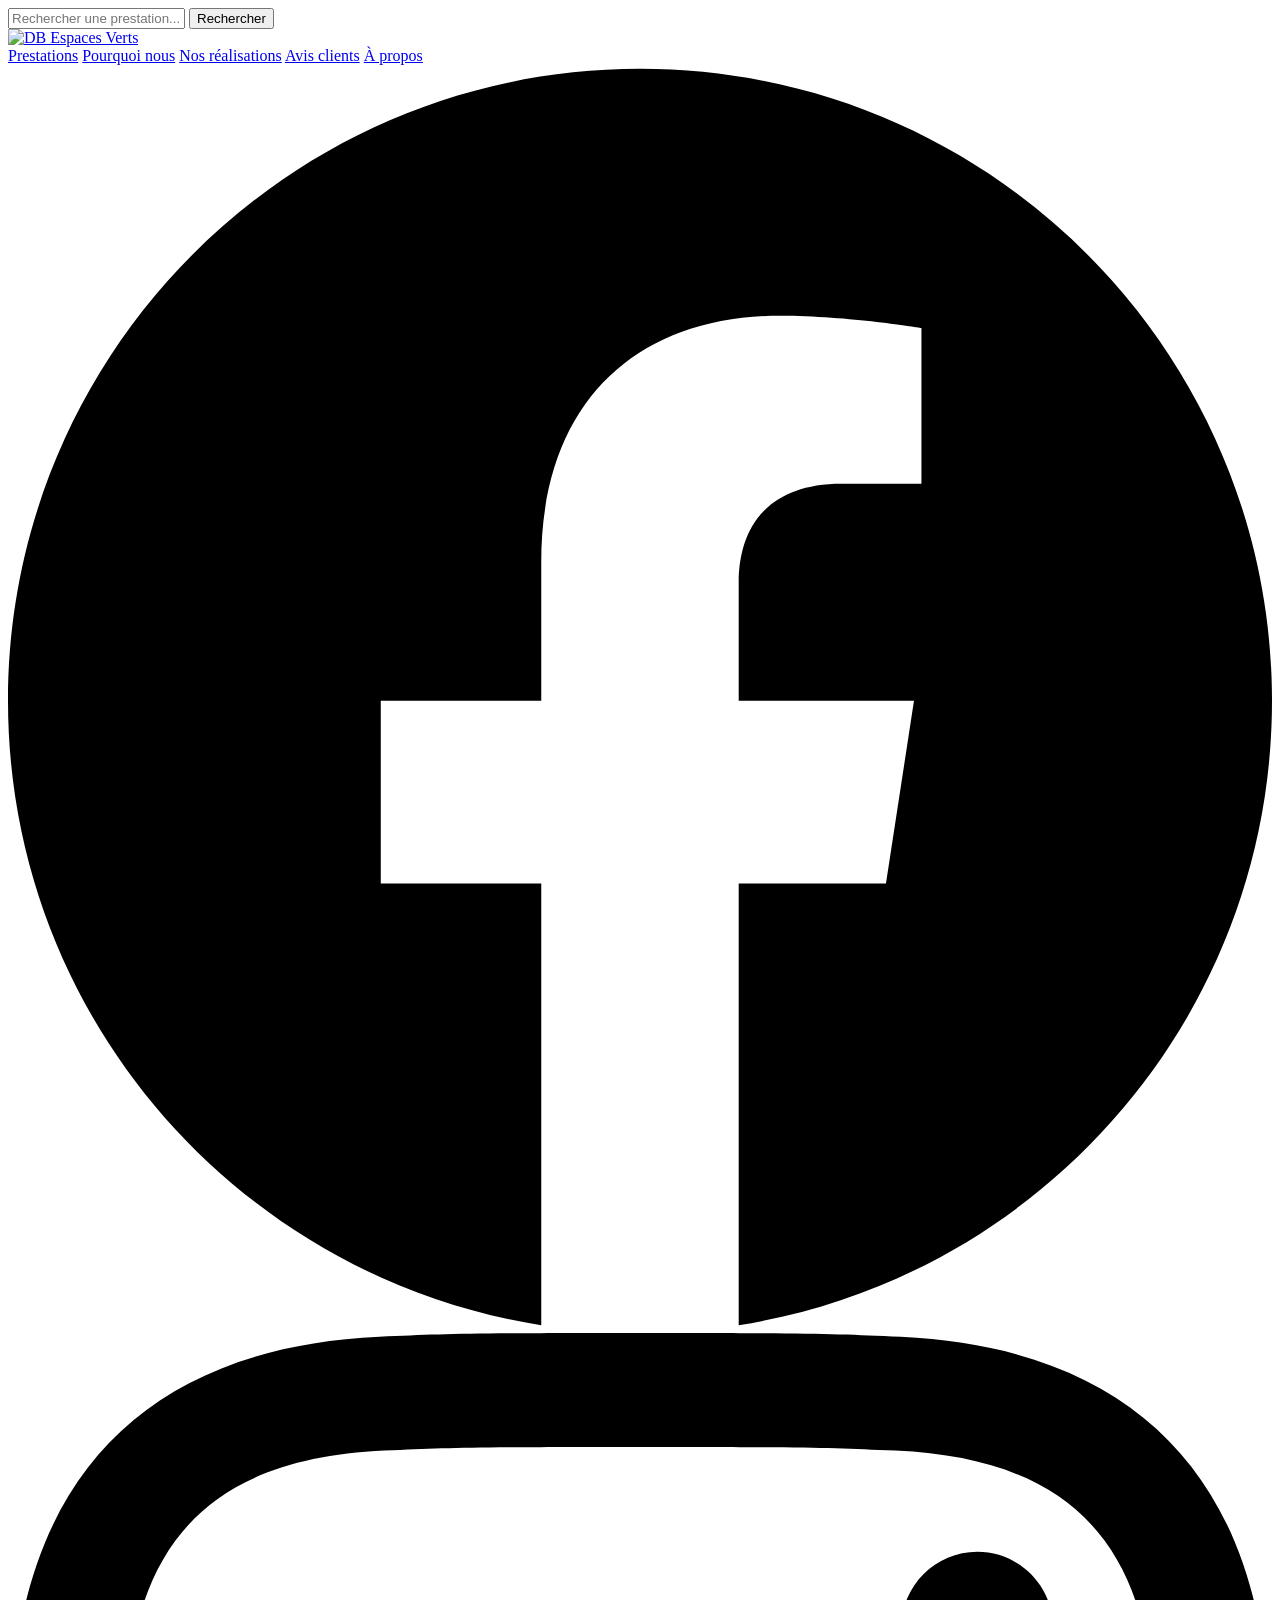
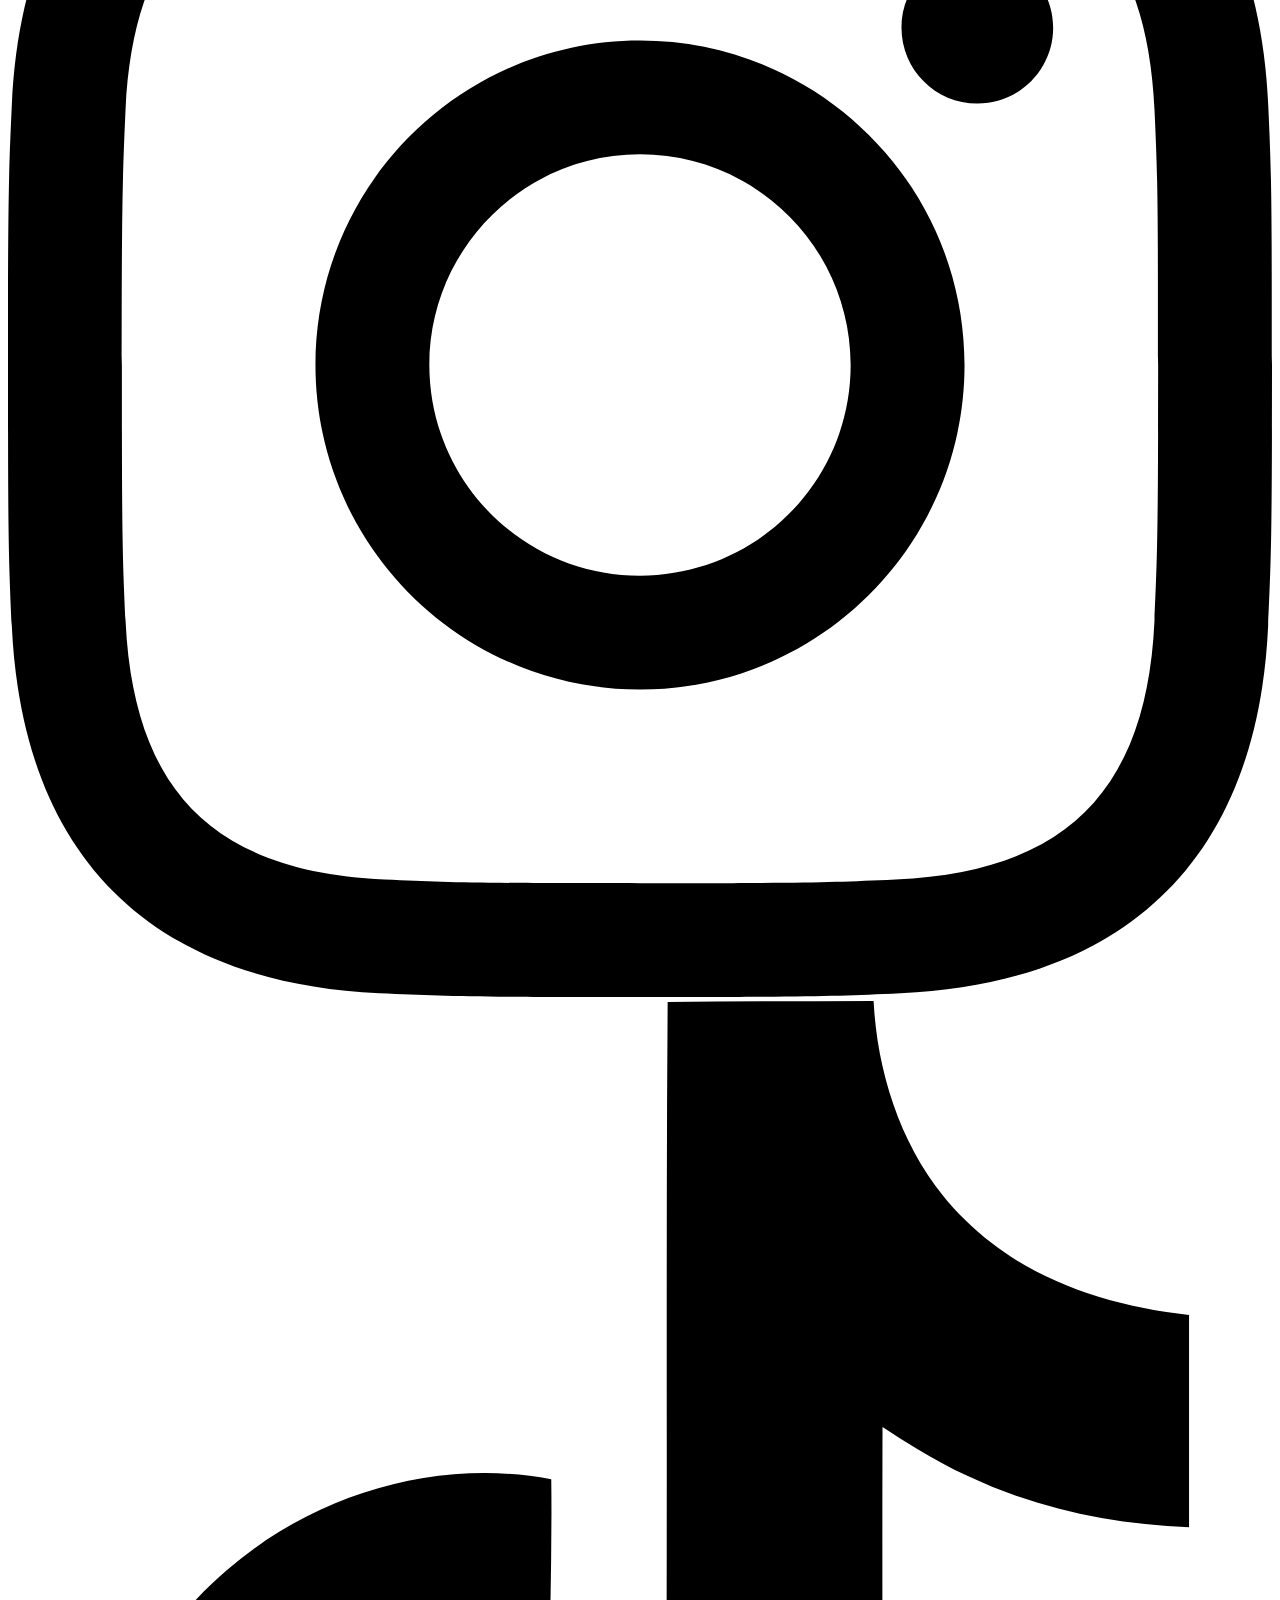
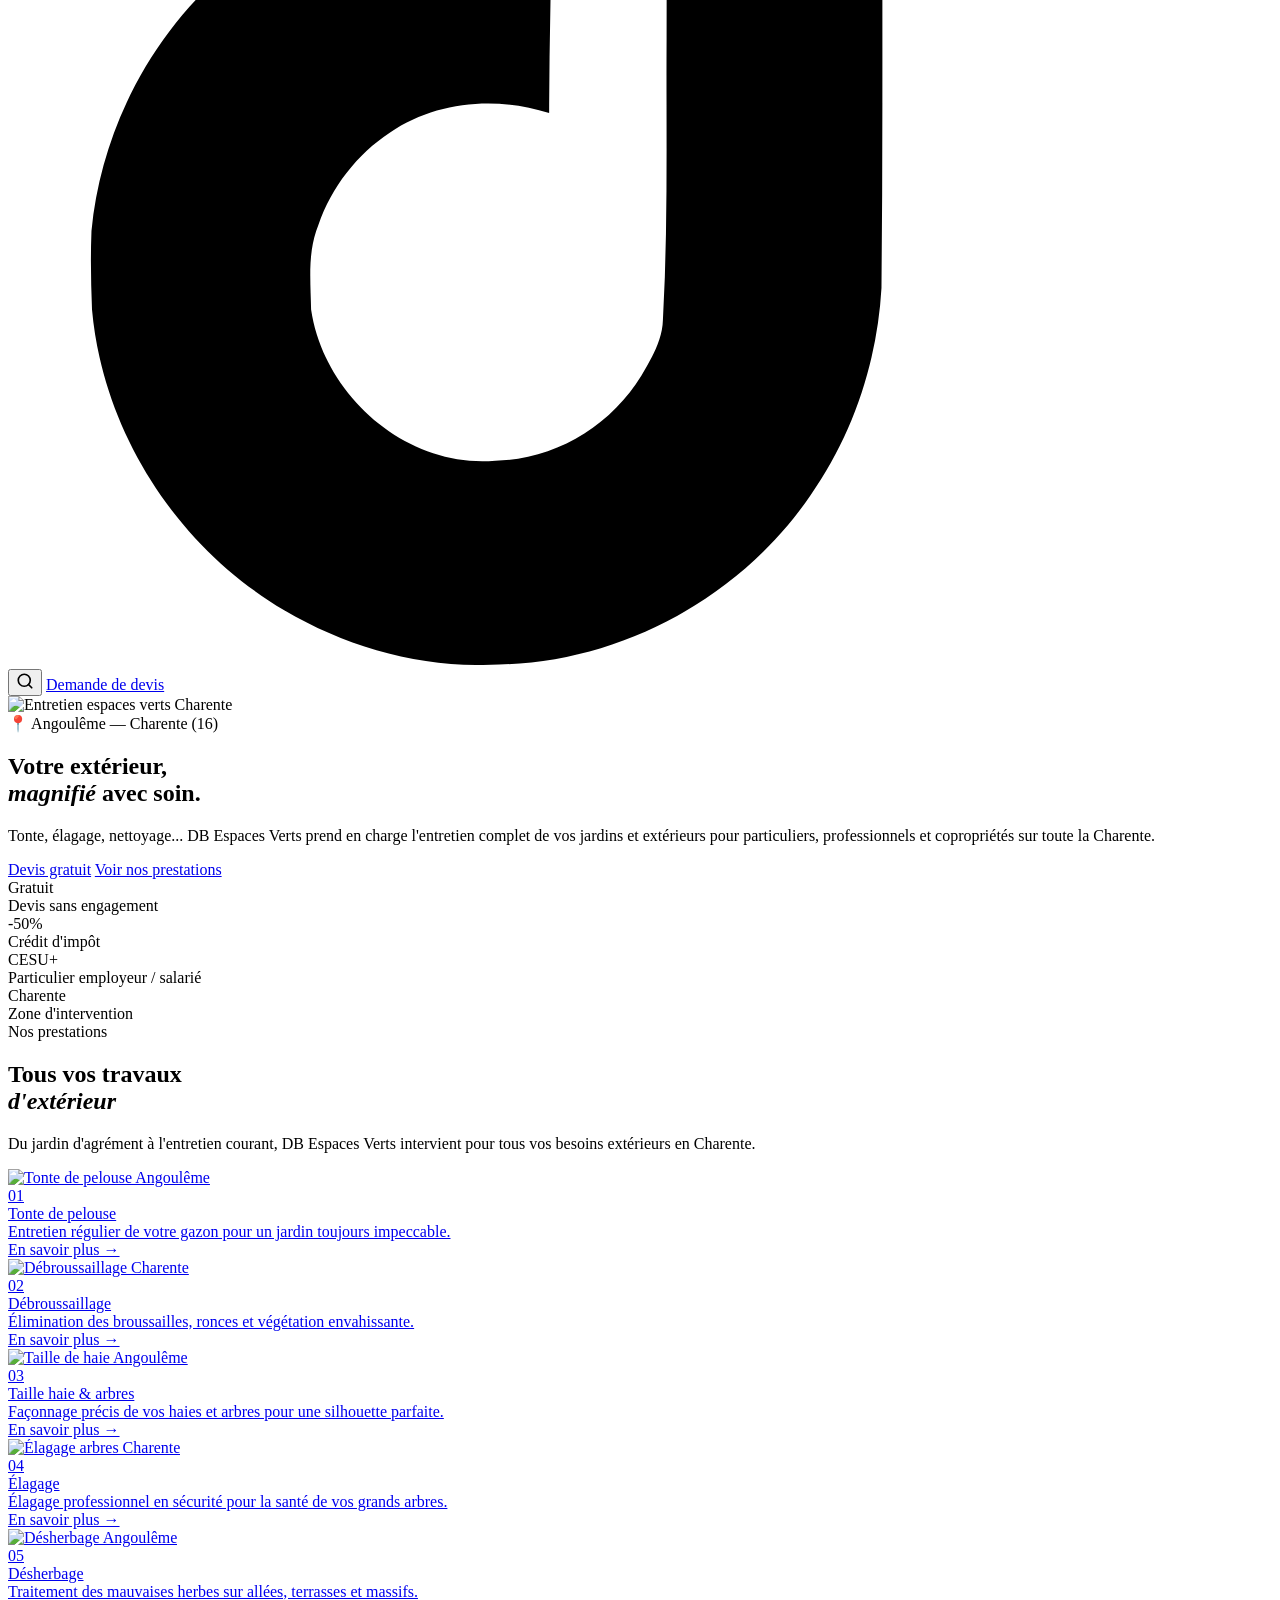
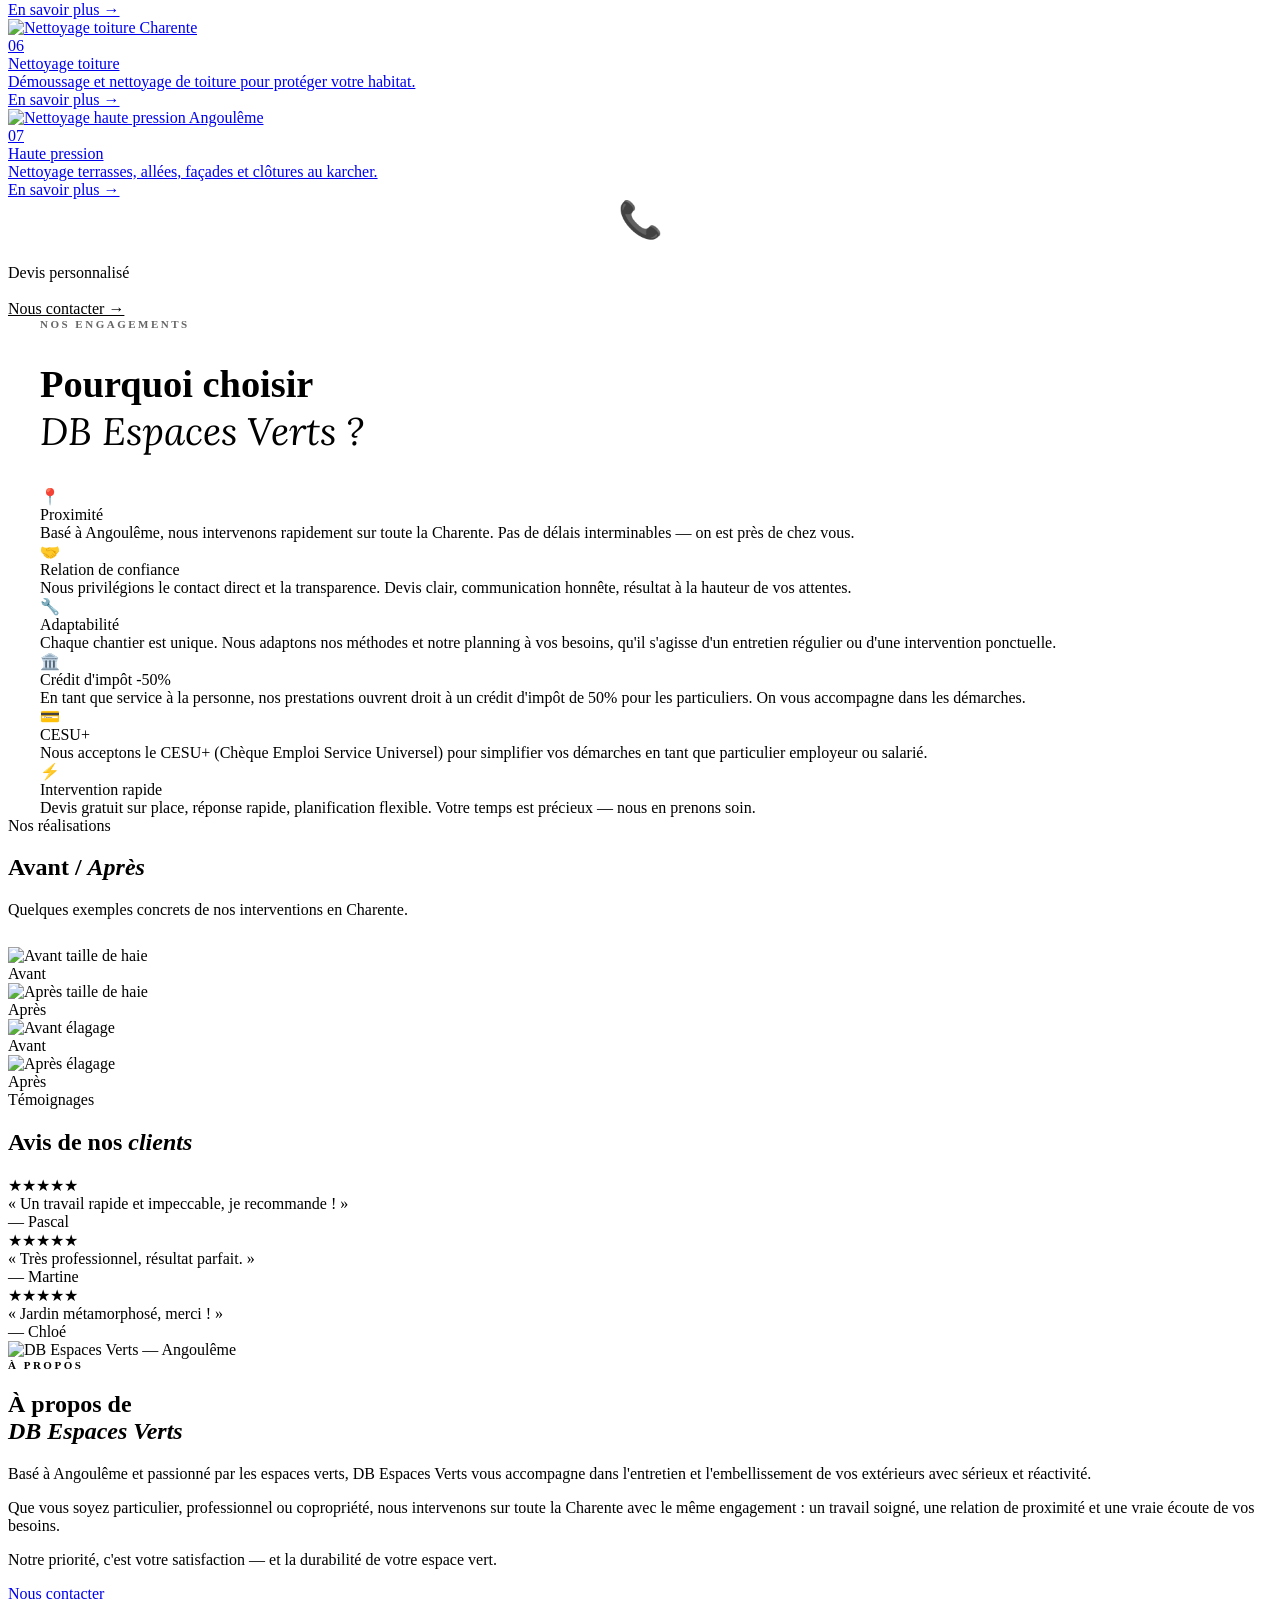
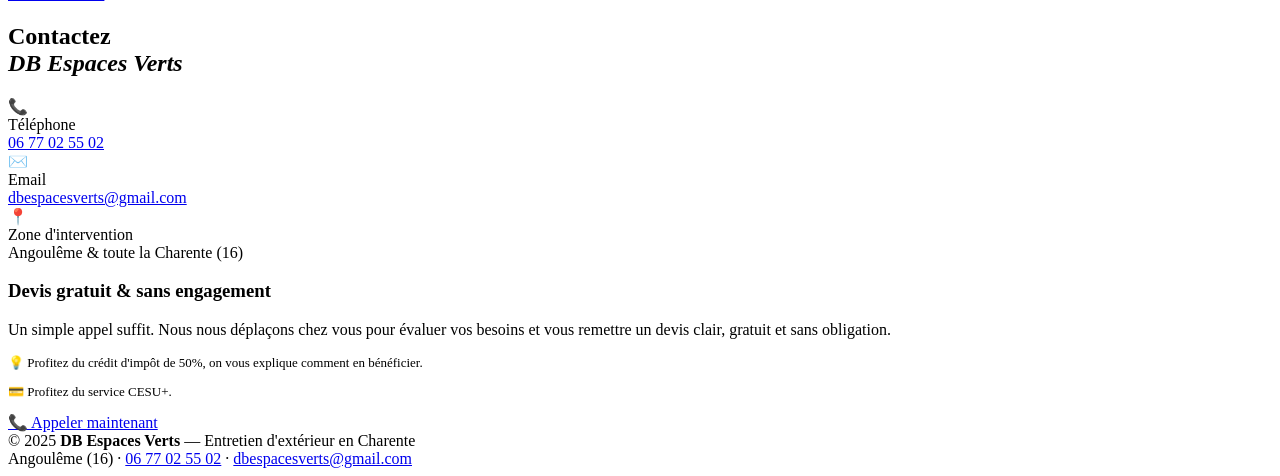
==== commit bff26a27: "Update index.html" ====
--- a/index.html
+++ b/index.html
@@ -277,15 +277,12 @@
       <div class="contact-icon">📍</div>
       <div><div class="contact-label">Zone d'intervention</div><div class="contact-value">Angoulême & toute la Charente (16)</div></div>
     </div>
-    <div class="contact-item">
-      <div class="contact-icon">💳</div>
-      <div><div class="contact-label">CESU+</div><div class="contact-value">Particulier employeur / salarié</div></div>
-    </div>
   </div>
   <div class="contact-right">
     <h3>Devis gratuit & sans engagement</h3>
     <p>Un simple appel suffit. Nous nous déplaçons chez vous pour évaluer vos besoins et vous remettre un devis clair, gratuit et sans obligation.</p>
-    <p style="font-size:13px;">💡 Profitez du crédit d'impôt de 50% — on vous explique comment en bénéficier.</p>
+    <p style="font-size:13px;">💡 Profitez du crédit d'impôt de 50%, on vous explique comment en bénéficier.</p>
+    <p style="font-size:13px;">💳 Profitez du service CESU+.</p>
     <a class="btn-green" href="tel:0677025502">📞 Appeler maintenant</a>
   </div>
 </section>
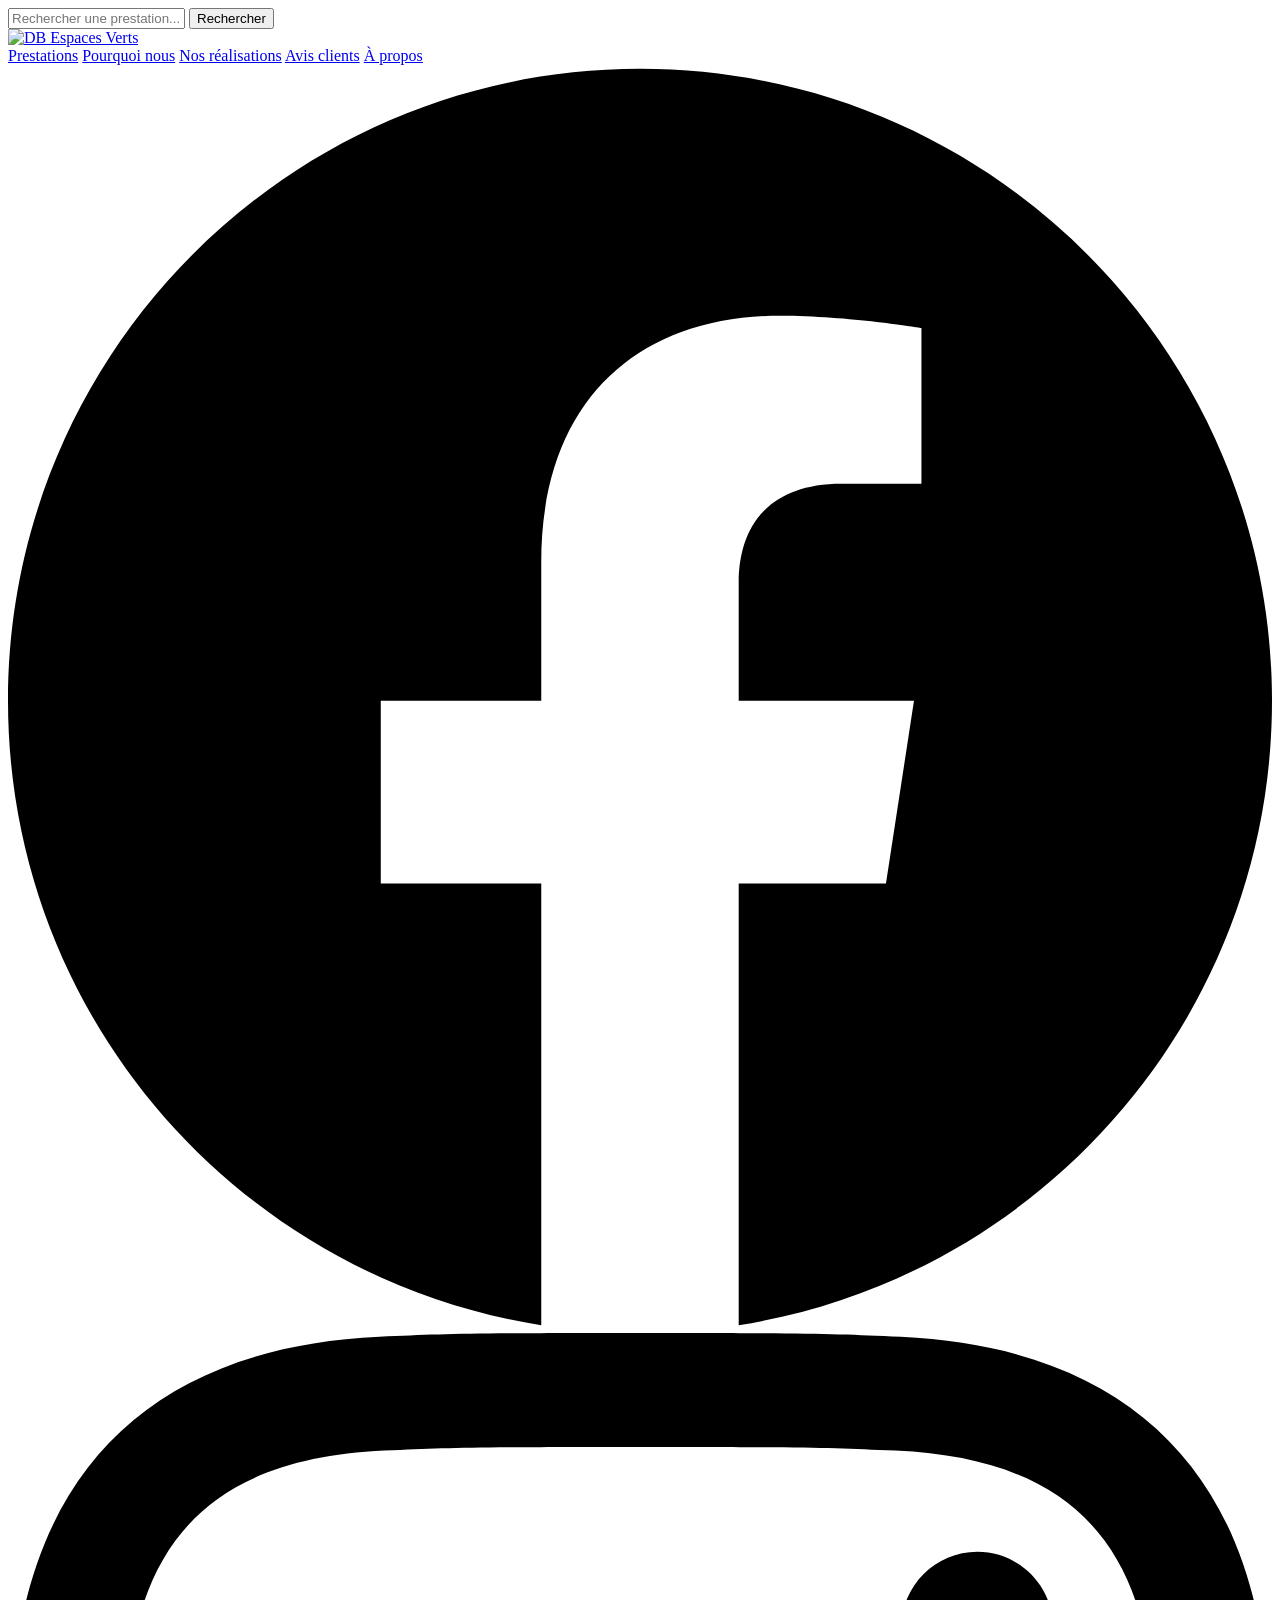
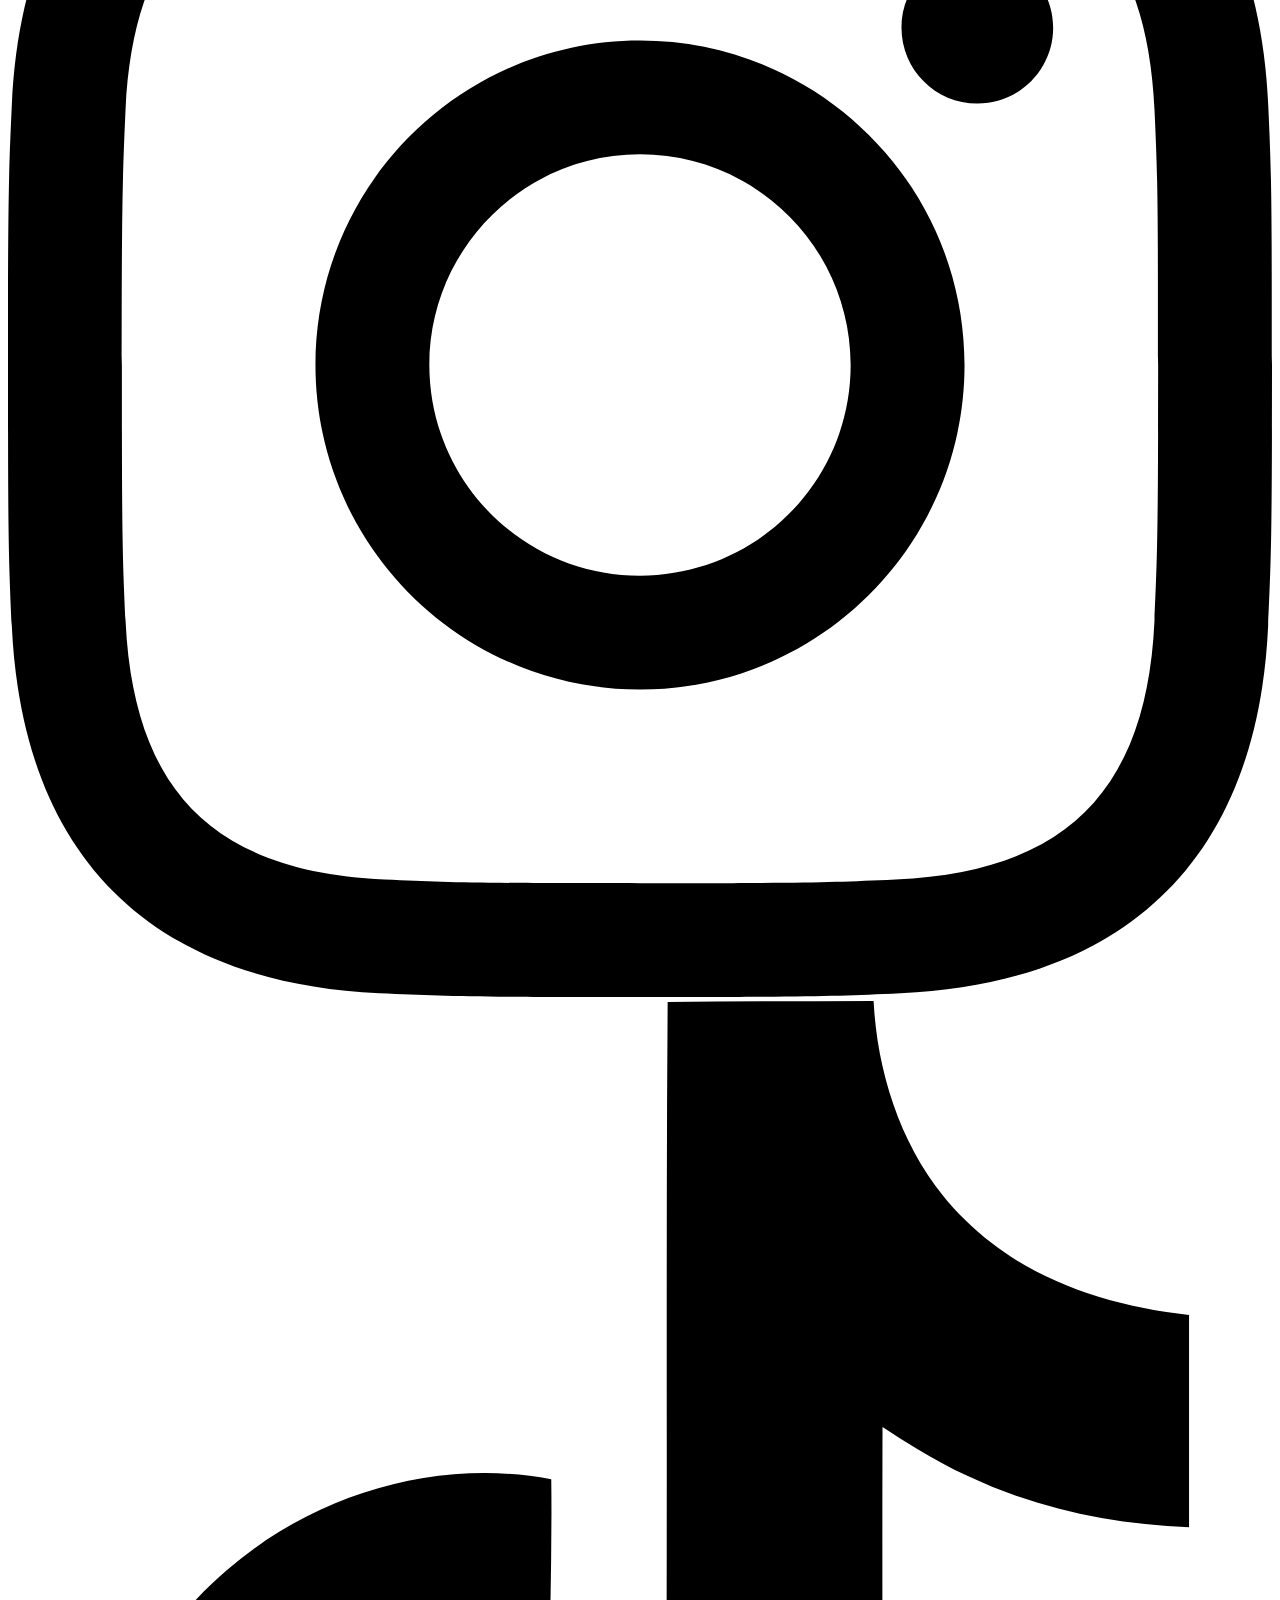
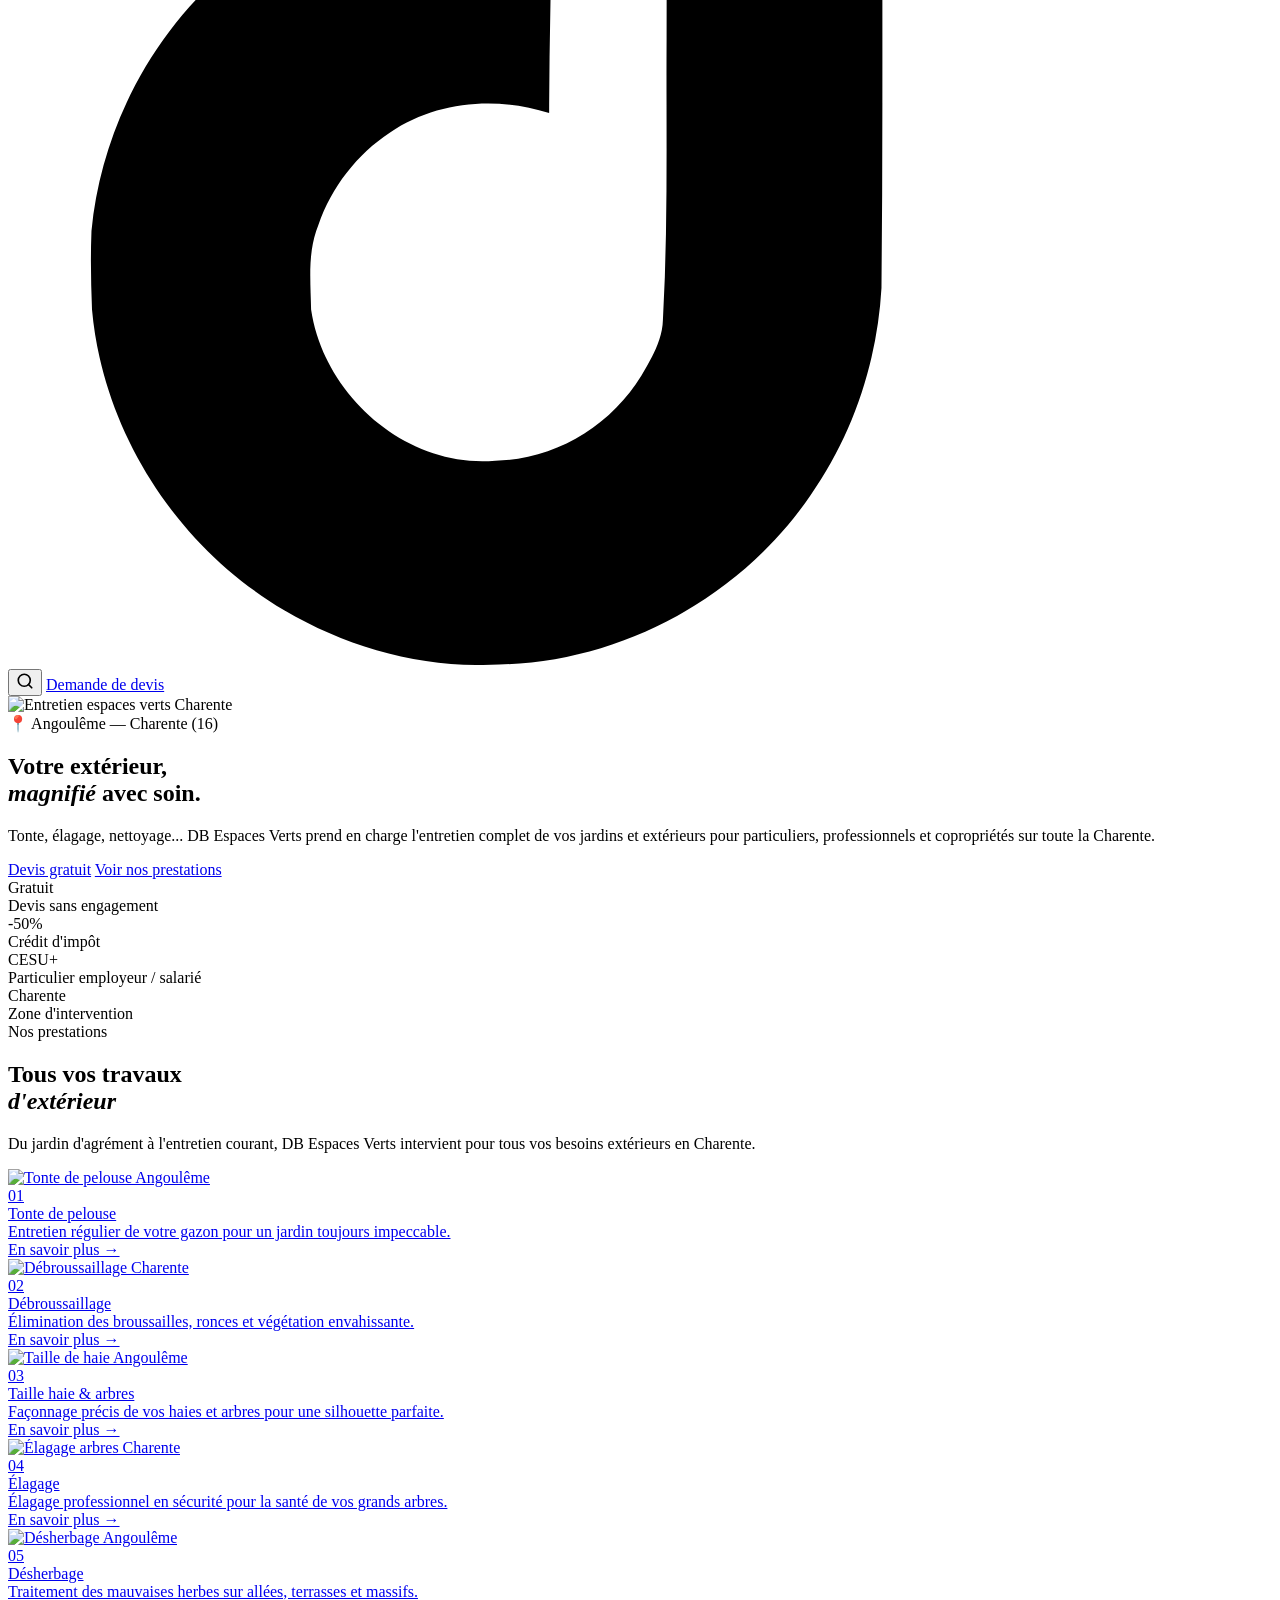
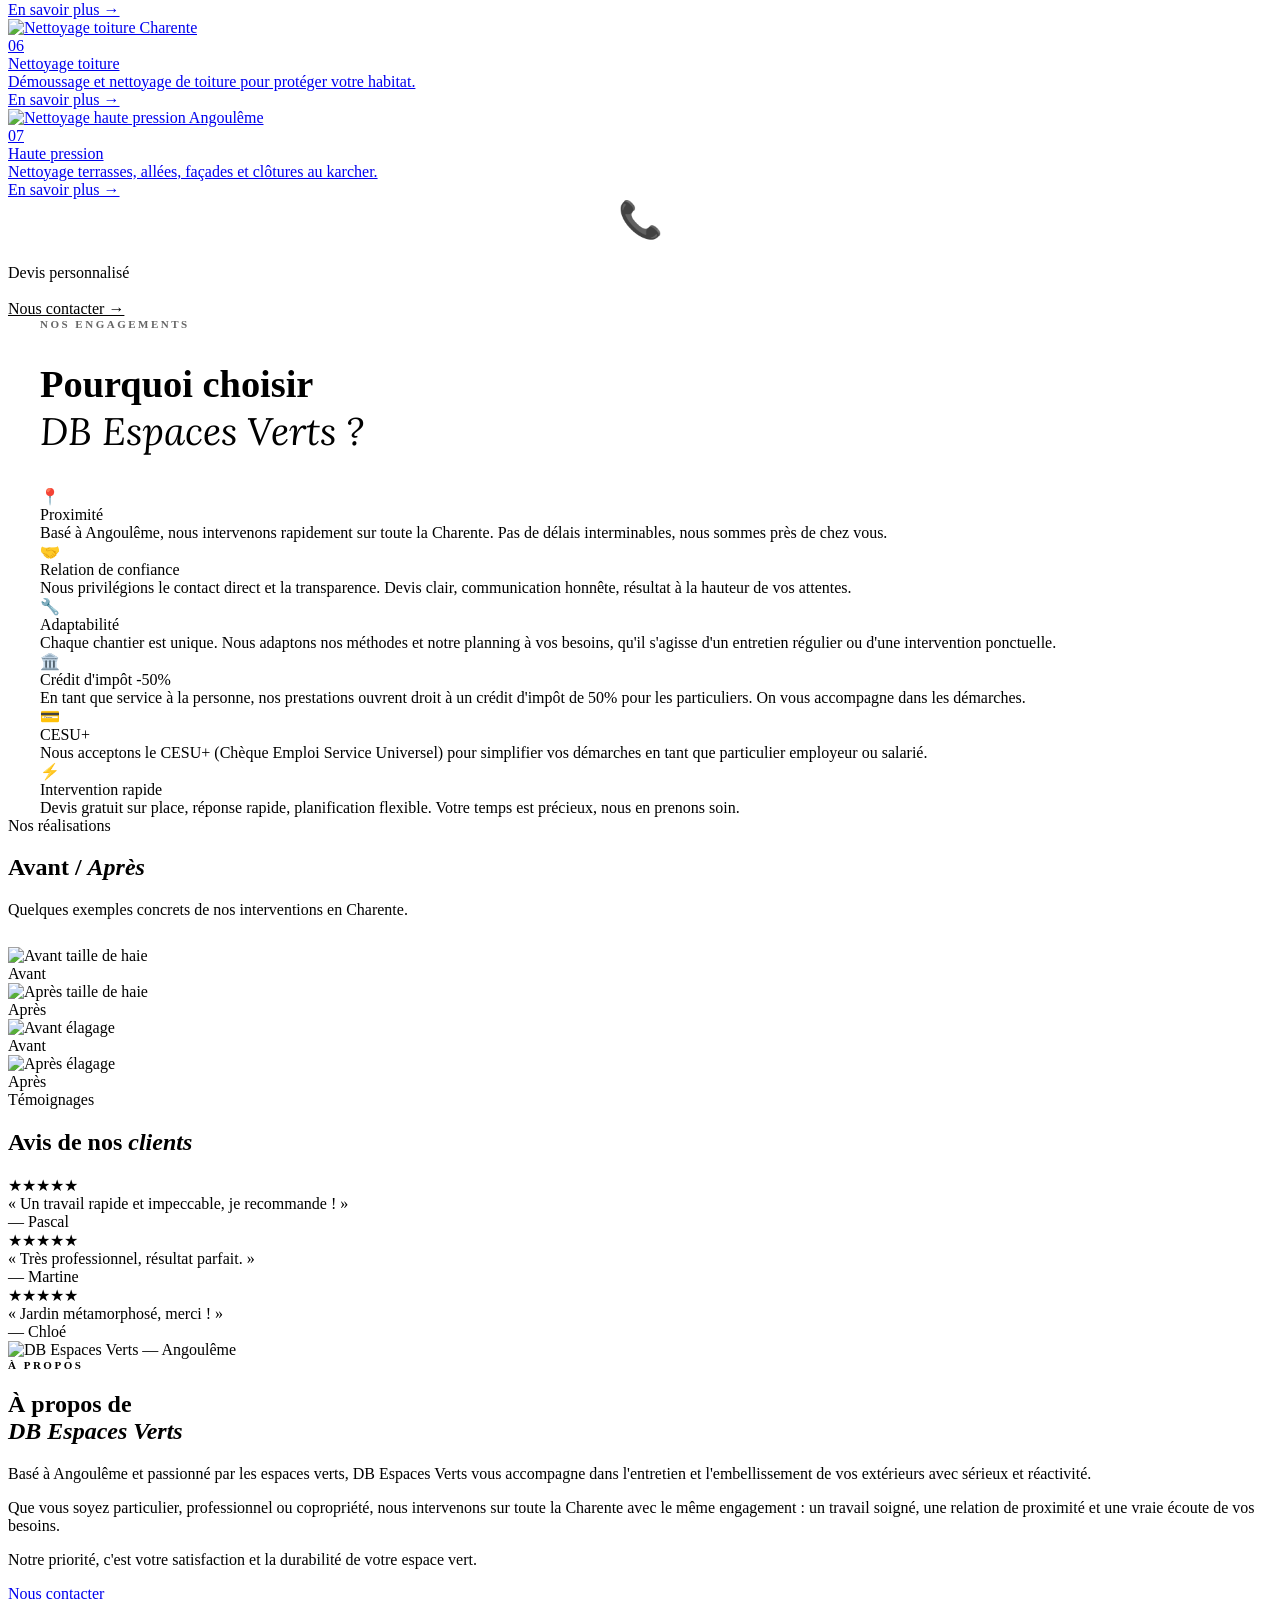
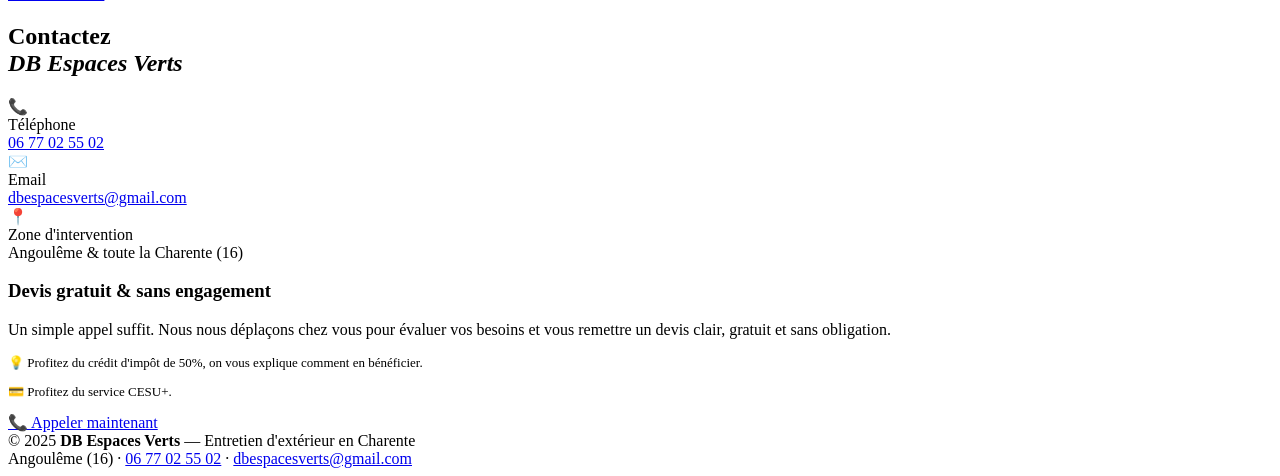
==== commit 17e1d108: "Update index.html" ====
--- a/index.html
+++ b/index.html
@@ -169,7 +169,7 @@
       <div class="pourquoi-card">
         <div class="pourquoi-icon">📍</div>
         <div class="pourquoi-title">Proximité</div>
-        <div class="pourquoi-text">Basé à Angoulême, nous intervenons rapidement sur toute la Charente. Pas de délais interminables — on est près de chez vous.</div>
+        <div class="pourquoi-text">Basé à Angoulême, nous intervenons rapidement sur toute la Charente. Pas de délais interminables, nous sommes près de chez vous.</div>
       </div>
       <div class="pourquoi-card">
         <div class="pourquoi-icon">🤝</div>
@@ -194,7 +194,7 @@
       <div class="pourquoi-card">
         <div class="pourquoi-icon">⚡</div>
         <div class="pourquoi-title">Intervention rapide</div>
-        <div class="pourquoi-text">Devis gratuit sur place, réponse rapide, planification flexible. Votre temps est précieux — nous en prenons soin.</div>
+        <div class="pourquoi-text">Devis gratuit sur place, réponse rapide, planification flexible. Votre temps est précieux, nous en prenons soin.</div>
       </div>
     </div>
   </div>
@@ -256,7 +256,7 @@
     <h2>À propos de<br><em>DB Espaces Verts</em></h2>
     <p>Basé à Angoulême et passionné par les espaces verts, DB Espaces Verts vous accompagne dans l'entretien et l'embellissement de vos extérieurs avec sérieux et réactivité.</p>
     <p>Que vous soyez particulier, professionnel ou copropriété, nous intervenons sur toute la Charente avec le même engagement : un travail soigné, une relation de proximité et une vraie écoute de vos besoins.</p>
-    <p>Notre priorité, c'est votre satisfaction — et la durabilité de votre espace vert.</p>
+    <p>Notre priorité, c'est votre satisfaction et la durabilité de votre espace vert.</p>
     <a class="btn-green" href="#contact" style="margin-top:8px;">Nous contacter</a>
   </div>
 </section>
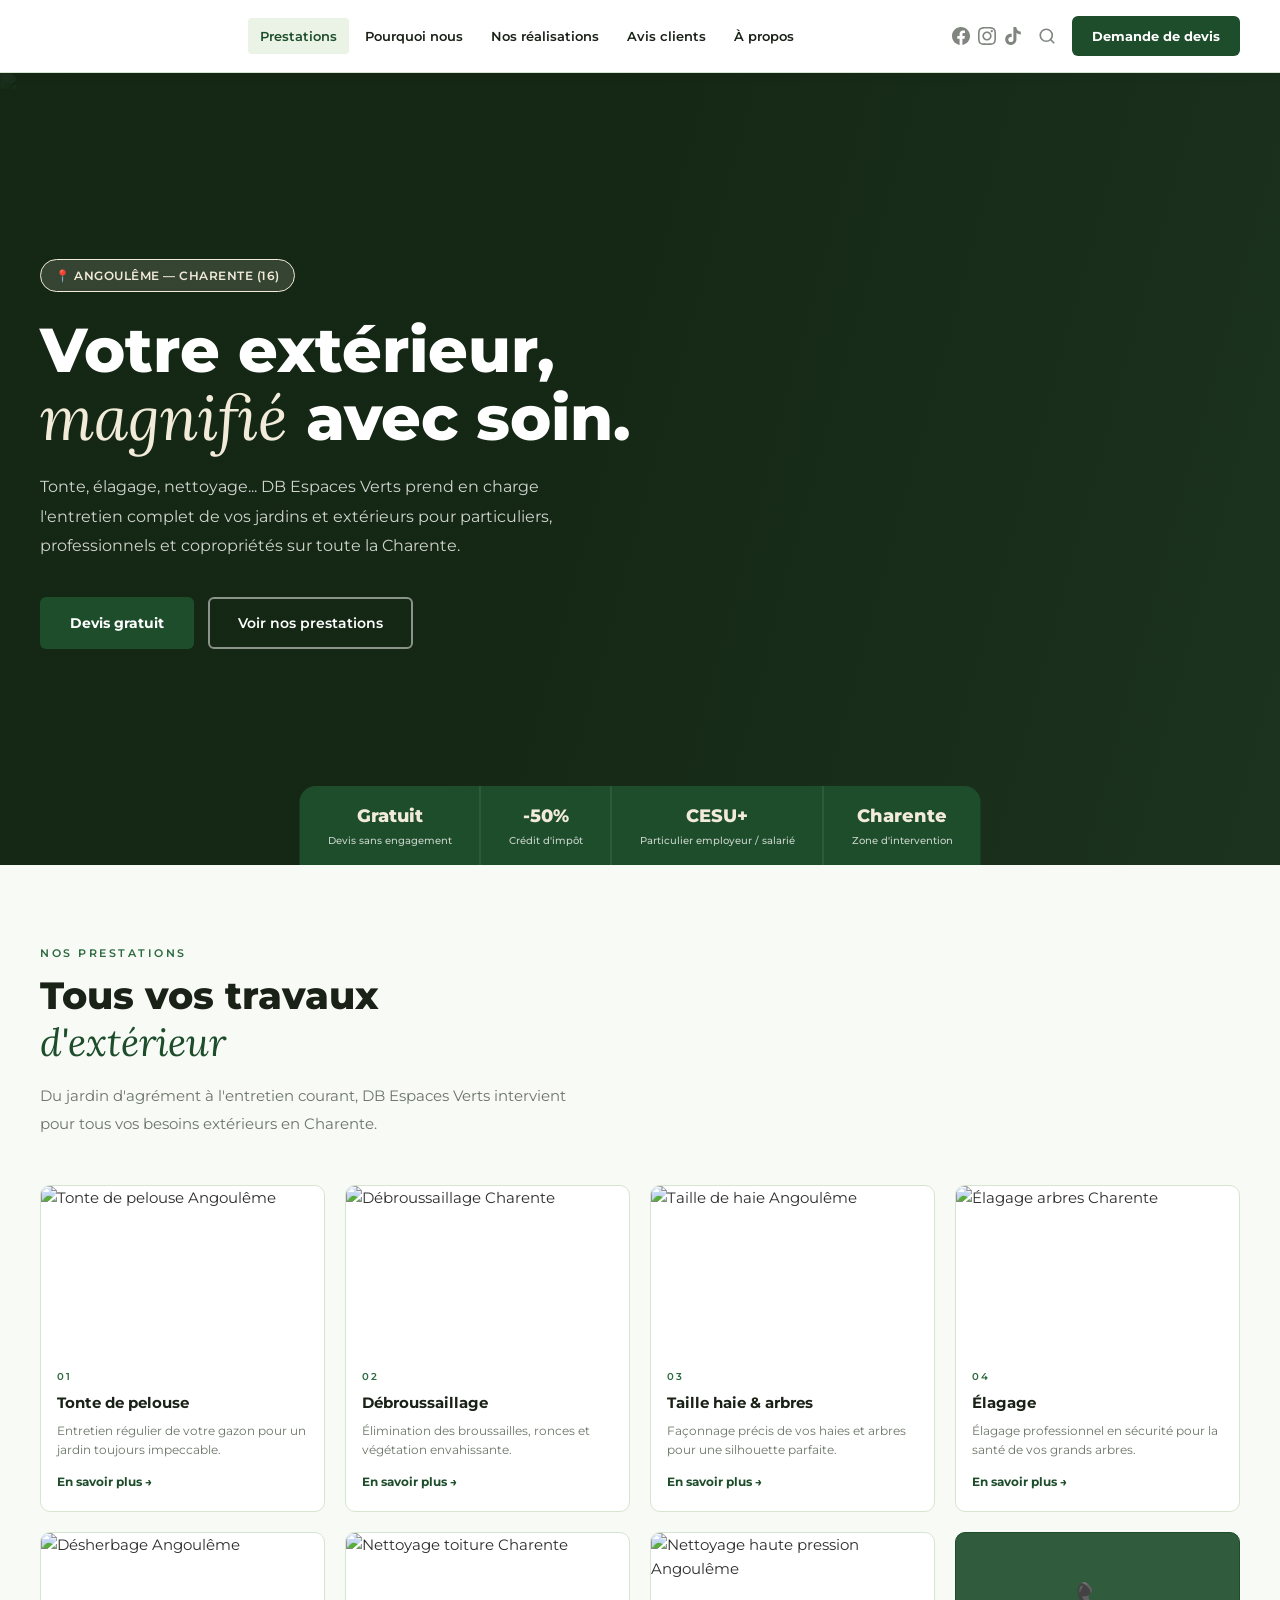
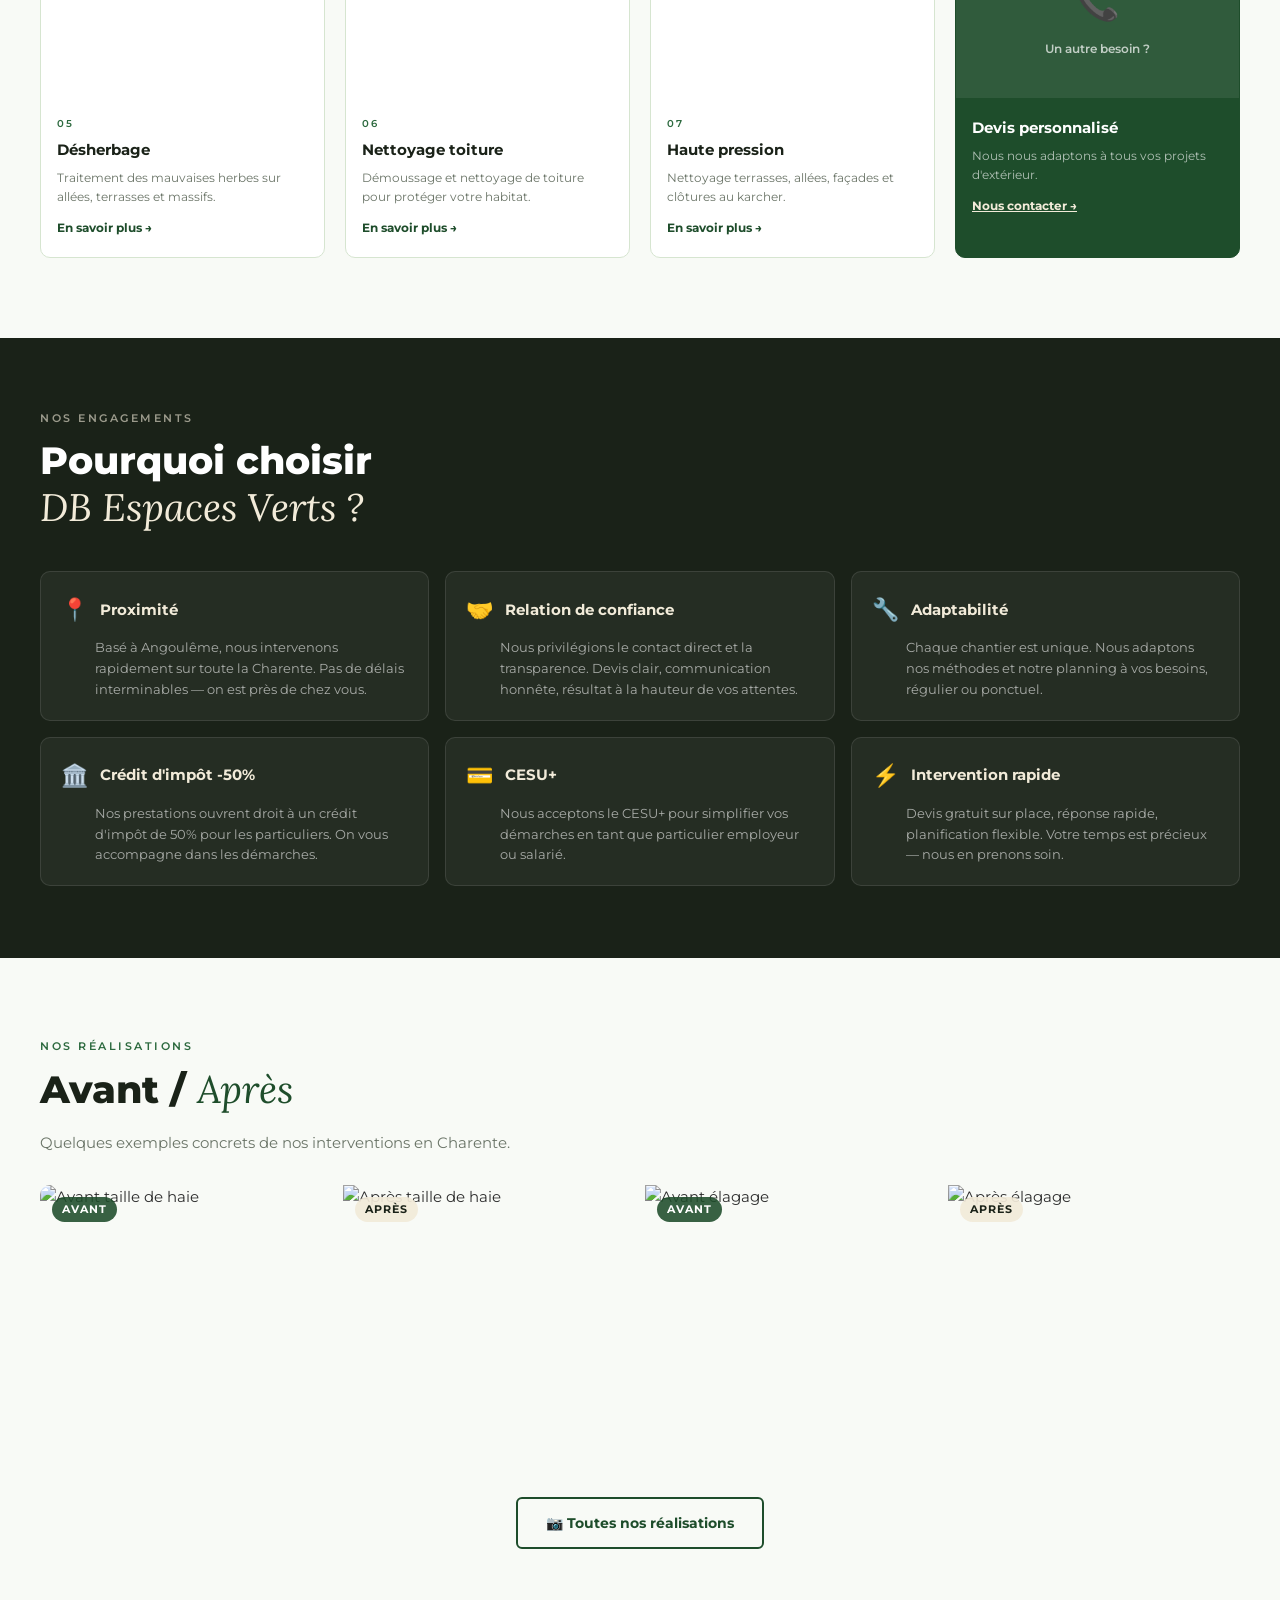
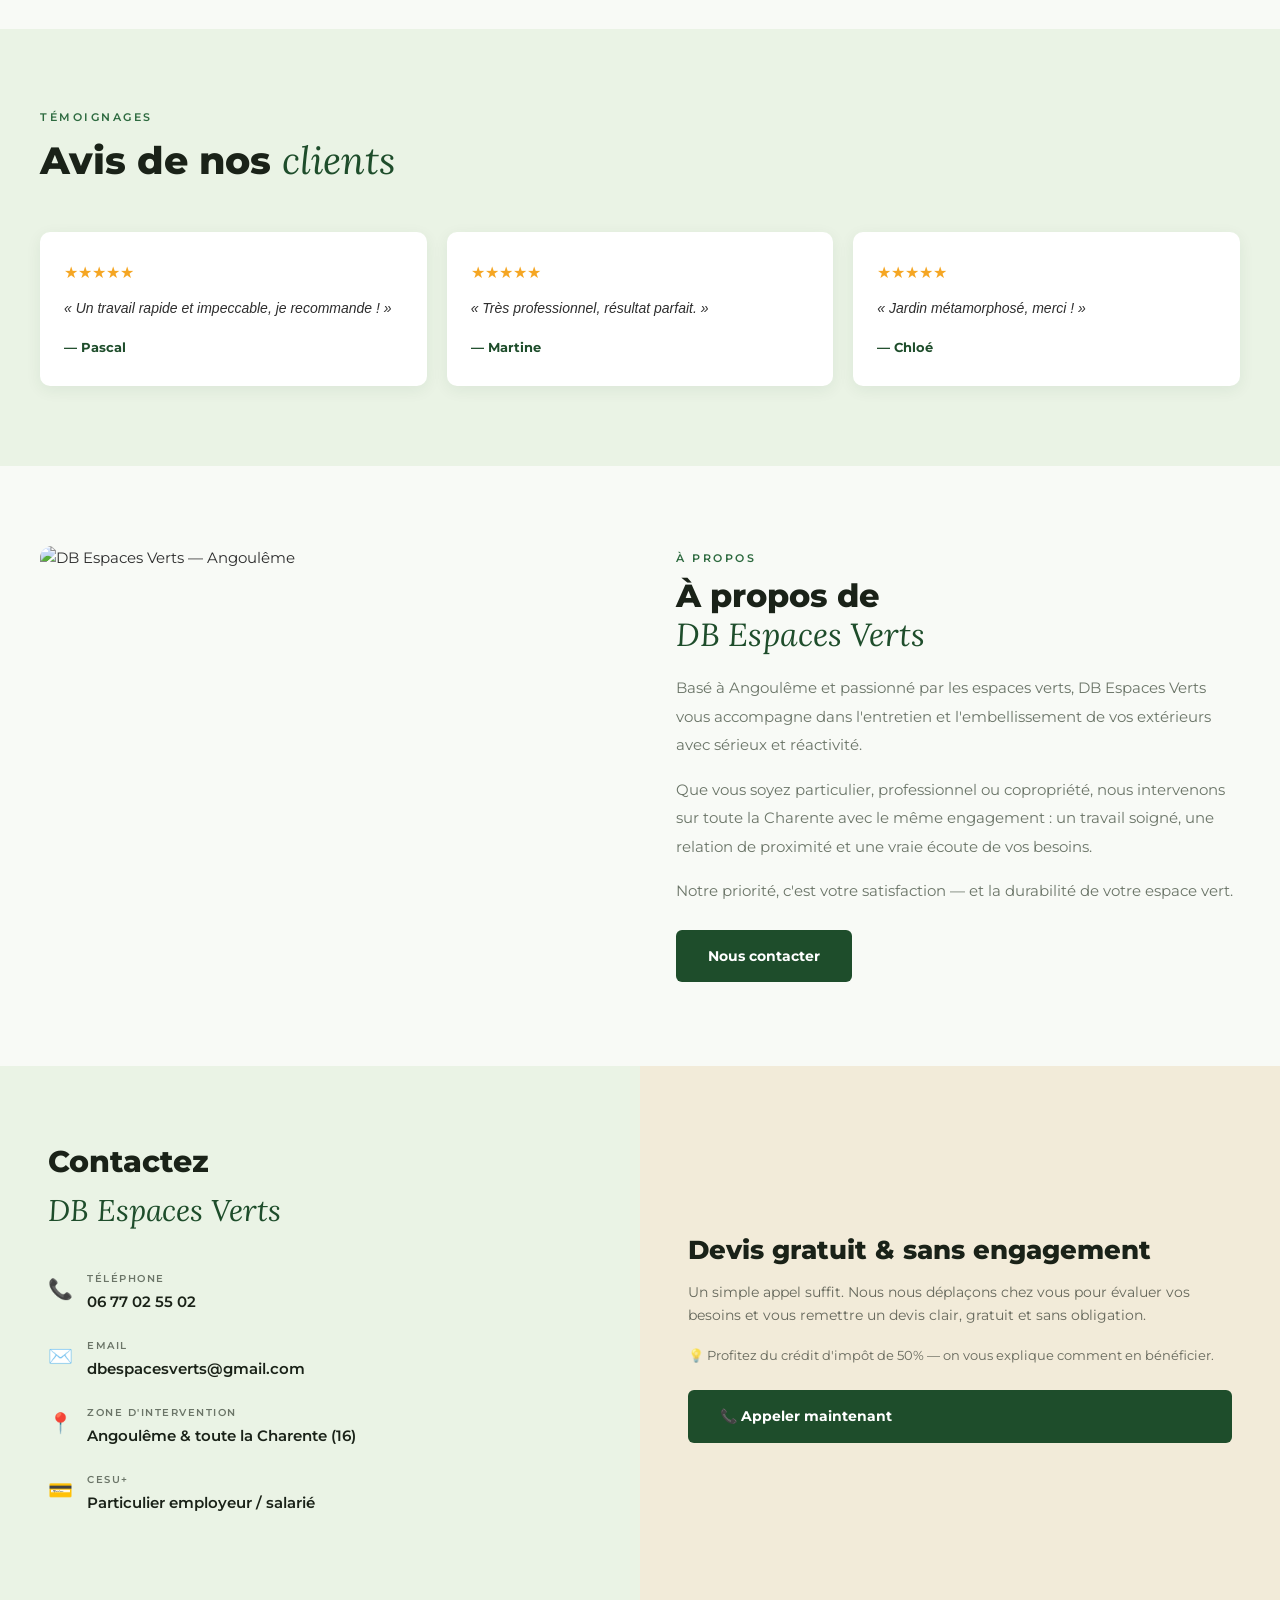
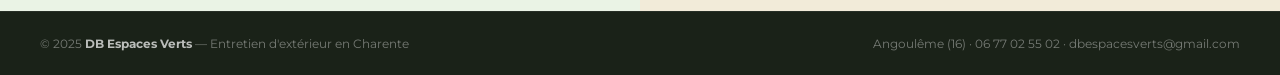
==== commit e912c51c: "Add files via upload" ====
--- a/index.html
+++ b/index.html
@@ -20,7 +20,7 @@
 
 <!-- NAV -->
 <nav>
-  <a class="nav-logo" href="index.html"><img src="logo horizontal db.png" alt="DB Espaces Verts"></a>
+  <a class="nav-logo" href="index.html"><img src="logo.png" alt="DB Espaces Verts"></a>
   <div class="nav-center">
     <a href="#prestations" class="active">Prestations</a>
     <a href="#pourquoi">Pourquoi nous</a>
@@ -28,7 +28,10 @@
     <a href="#avis">Avis clients</a>
     <a href="#apropos">À propos</a>
   </div>
-  <div class="nav-right">
+  <button class="nav-mobile-toggle" onclick="toggleMenu()" aria-label="Menu">
+      <svg viewBox="0 0 24 24" fill="none" stroke="currentColor" stroke-width="2.5" stroke-linecap="round"><line x1="3" y1="6" x2="21" y2="6"/><line x1="3" y1="12" x2="21" y2="12"/><line x1="3" y1="18" x2="21" y2="18"/></svg>
+    </button>
+    <div class="nav-right">
     <div class="nav-social">
       <a href="https://www.facebook.com/61578576101390/" target="_blank" aria-label="Facebook">
         <svg viewBox="0 0 24 24"><path d="M24 12.073c0-6.627-5.373-12-12-12s-12 5.373-12 12c0 5.99 4.388 10.954 10.125 11.854v-8.385H7.078v-3.47h3.047V9.43c0-3.007 1.792-4.669 4.533-4.669 1.312 0 2.686.235 2.686.235v2.953H15.83c-1.491 0-1.956.925-1.956 1.874v2.25h3.328l-.532 3.47h-2.796v8.385C19.612 23.027 24 18.062 24 12.073z"/></svg>
@@ -46,6 +49,21 @@
     <a class="btn-devis" href="#contact">Demande de devis</a>
   </div>
 </nav>
+
+<!-- MENU MOBILE -->
+<div class="nav-mobile-menu" id="mobileMenu">
+  <a href="#prestations" onclick="closeMenu()">Prestations</a>
+  <a href="#pourquoi" onclick="closeMenu()">Pourquoi nous</a>
+  <a href="#realisations" onclick="closeMenu()">Nos réalisations</a>
+  <a href="#avis" onclick="closeMenu()">Avis clients</a>
+  <a href="#apropos" onclick="closeMenu()">À propos</a>
+  <div class="nav-mobile-social">
+    <a href="https://www.facebook.com/61578576101390/" target="_blank"><svg viewBox="0 0 24 24"><path d="M24 12.073c0-6.627-5.373-12-12-12s-12 5.373-12 12c0 5.99 4.388 10.954 10.125 11.854v-8.385H7.078v-3.47h3.047V9.43c0-3.007 1.792-4.669 4.533-4.669 1.312 0 2.686.235 2.686.235v2.953H15.83c-1.491 0-1.956.925-1.956 1.874v2.25h3.328l-.532 3.47h-2.796v8.385C19.612 23.027 24 18.062 24 12.073z"/></svg></a>
+    <a href="https://www.instagram.com/dbespacesverts/" target="_blank"><svg viewBox="0 0 24 24"><path d="M12 2.163c3.204 0 3.584.012 4.85.07 3.252.148 4.771 1.691 4.919 4.919.058 1.265.069 1.645.069 4.849 0 3.205-.012 3.584-.069 4.849-.149 3.225-1.664 4.771-4.919 4.919-1.266.058-1.644.07-4.85.07-3.204 0-3.584-.012-4.849-.07-3.26-.149-4.771-1.699-4.919-4.92-.058-1.265-.07-1.644-.07-4.849 0-3.204.013-3.583.07-4.849.149-3.227 1.664-4.771 4.919-4.919 1.266-.057 1.645-.069 4.849-.069zm0-2.163c-3.259 0-3.667.014-4.947.072-4.358.2-6.78 2.618-6.98 6.98-.059 1.281-.073 1.689-.073 4.948 0 3.259.014 3.668.072 4.948.2 4.358 2.618 6.78 6.98 6.98 1.281.058 1.689.072 4.948.072 3.259 0 3.668-.014 4.948-.072 4.354-.2 6.782-2.618 6.979-6.98.059-1.28.073-1.689.073-4.948 0-3.259-.014-3.667-.072-4.947-.196-4.354-2.617-6.78-6.979-6.98-1.281-.059-1.69-.073-4.949-.073zm0 5.838c-3.403 0-6.162 2.759-6.162 6.162s2.759 6.163 6.162 6.163 6.162-2.759 6.162-6.163c0-3.403-2.759-6.162-6.162-6.162zm0 10.162c-2.209 0-4-1.79-4-4 0-2.209 1.791-4 4-4s4 1.791 4 4c0 2.21-1.791 4-4 4zm6.406-11.845c-.796 0-1.441.645-1.441 1.44s.645 1.44 1.441 1.44c.795 0 1.439-.645 1.439-1.44s-.644-1.44-1.439-1.44z"/></svg></a>
+    <a href="https://www.tiktok.com/@dbespacesverts" target="_blank"><svg viewBox="0 0 24 24"><path d="M12.525.02c1.31-.02 2.61-.01 3.91-.02.08 1.53.63 3.09 1.75 4.17 1.12 1.11 2.7 1.62 4.24 1.79v4.03c-1.44-.05-2.89-.35-4.2-.97-.57-.26-1.1-.59-1.62-.93-.01 2.92.01 5.84-.02 8.75-.08 1.4-.54 2.79-1.35 3.94-1.31 1.92-3.58 3.17-5.91 3.21-1.43.08-2.86-.31-4.08-1.03-2.02-1.19-3.44-3.37-3.65-5.71-.02-.5-.03-1-.01-1.49.18-1.9 1.12-3.72 2.58-4.96 1.66-1.44 3.98-2.13 6.15-1.72.02 1.48-.04 2.96-.04 4.44-.99-.32-2.15-.23-3.02.37-.63.41-1.11 1.04-1.36 1.75-.21.51-.15 1.07-.14 1.61.24 1.64 1.82 3.02 3.5 2.87 1.12-.01 2.19-.66 2.77-1.61.19-.33.4-.67.41-1.06.1-1.79.06-3.57.07-5.36.01-4.03-.01-8.05.02-12.07z"/></svg></a>
+  </div>
+  <a class="btn-devis" href="#contact" onclick="closeMenu()">Demande de devis</a>
+</div>
 
 <!-- HERO -->
 <section class="hero">
@@ -167,34 +185,28 @@
     <h2 style="font-size:clamp(26px,3vw,40px);font-weight:800;color:var(--white);line-height:1.2;">Pourquoi choisir<br><em style="font-style:italic;font-family:'Lora',serif;color:var(--beige);font-weight:400;">DB Espaces Verts ?</em></h2>
     <div class="pourquoi-grid">
       <div class="pourquoi-card">
-        <div class="pourquoi-icon">📍</div>
-        <div class="pourquoi-title">Proximité</div>
-        <div class="pourquoi-text">Basé à Angoulême, nous intervenons rapidement sur toute la Charente. Pas de délais interminables, nous sommes près de chez vous.</div>
-      </div>
-      <div class="pourquoi-card">
-        <div class="pourquoi-icon">🤝</div>
-        <div class="pourquoi-title">Relation de confiance</div>
+        <div class="pourquoi-header"><span class="pourquoi-icon">📍</span><span class="pourquoi-title">Proximité</span></div>
+        <div class="pourquoi-text">Basé à Angoulême, nous intervenons rapidement sur toute la Charente. Pas de délais interminables — on est près de chez vous.</div>
+      </div>
+      <div class="pourquoi-card">
+        <div class="pourquoi-header"><span class="pourquoi-icon">🤝</span><span class="pourquoi-title">Relation de confiance</span></div>
         <div class="pourquoi-text">Nous privilégions le contact direct et la transparence. Devis clair, communication honnête, résultat à la hauteur de vos attentes.</div>
       </div>
       <div class="pourquoi-card">
-        <div class="pourquoi-icon">🔧</div>
-        <div class="pourquoi-title">Adaptabilité</div>
-        <div class="pourquoi-text">Chaque chantier est unique. Nous adaptons nos méthodes et notre planning à vos besoins, qu'il s'agisse d'un entretien régulier ou d'une intervention ponctuelle.</div>
-      </div>
-      <div class="pourquoi-card">
-        <div class="pourquoi-icon">🏛️</div>
-        <div class="pourquoi-title">Crédit d'impôt -50%</div>
-        <div class="pourquoi-text">En tant que service à la personne, nos prestations ouvrent droit à un crédit d'impôt de 50% pour les particuliers. On vous accompagne dans les démarches.</div>
-      </div>
-      <div class="pourquoi-card">
-        <div class="pourquoi-icon">💳</div>
-        <div class="pourquoi-title">CESU+</div>
-        <div class="pourquoi-text">Nous acceptons le CESU+ (Chèque Emploi Service Universel) pour simplifier vos démarches en tant que particulier employeur ou salarié.</div>
-      </div>
-      <div class="pourquoi-card">
-        <div class="pourquoi-icon">⚡</div>
-        <div class="pourquoi-title">Intervention rapide</div>
-        <div class="pourquoi-text">Devis gratuit sur place, réponse rapide, planification flexible. Votre temps est précieux, nous en prenons soin.</div>
+        <div class="pourquoi-header"><span class="pourquoi-icon">🔧</span><span class="pourquoi-title">Adaptabilité</span></div>
+        <div class="pourquoi-text">Chaque chantier est unique. Nous adaptons nos méthodes et notre planning à vos besoins, régulier ou ponctuel.</div>
+      </div>
+      <div class="pourquoi-card">
+        <div class="pourquoi-header"><span class="pourquoi-icon">🏛️</span><span class="pourquoi-title">Crédit d'impôt -50%</span></div>
+        <div class="pourquoi-text">Nos prestations ouvrent droit à un crédit d'impôt de 50% pour les particuliers. On vous accompagne dans les démarches.</div>
+      </div>
+      <div class="pourquoi-card">
+        <div class="pourquoi-header"><span class="pourquoi-icon">💳</span><span class="pourquoi-title">CESU+</span></div>
+        <div class="pourquoi-text">Nous acceptons le CESU+ pour simplifier vos démarches en tant que particulier employeur ou salarié.</div>
+      </div>
+      <div class="pourquoi-card">
+        <div class="pourquoi-header"><span class="pourquoi-icon">⚡</span><span class="pourquoi-title">Intervention rapide</span></div>
+        <div class="pourquoi-text">Devis gratuit sur place, réponse rapide, planification flexible. Votre temps est précieux — nous en prenons soin.</div>
       </div>
     </div>
   </div>
@@ -223,6 +235,9 @@
       <div class="aa-label apres">Après</div>
     </div>
   </div>
+  <div class="avantapres-cta">
+    <a class="btn-outline-green" href="realisations.html">📷 Toutes nos réalisations</a>
+  </div>
 </section>
 
 <!-- AVIS CLIENTS -->
@@ -256,7 +271,7 @@
     <h2>À propos de<br><em>DB Espaces Verts</em></h2>
     <p>Basé à Angoulême et passionné par les espaces verts, DB Espaces Verts vous accompagne dans l'entretien et l'embellissement de vos extérieurs avec sérieux et réactivité.</p>
     <p>Que vous soyez particulier, professionnel ou copropriété, nous intervenons sur toute la Charente avec le même engagement : un travail soigné, une relation de proximité et une vraie écoute de vos besoins.</p>
-    <p>Notre priorité, c'est votre satisfaction et la durabilité de votre espace vert.</p>
+    <p>Notre priorité, c'est votre satisfaction — et la durabilité de votre espace vert.</p>
     <a class="btn-green" href="#contact" style="margin-top:8px;">Nous contacter</a>
   </div>
 </section>
@@ -277,12 +292,15 @@
       <div class="contact-icon">📍</div>
       <div><div class="contact-label">Zone d'intervention</div><div class="contact-value">Angoulême & toute la Charente (16)</div></div>
     </div>
+    <div class="contact-item">
+      <div class="contact-icon">💳</div>
+      <div><div class="contact-label">CESU+</div><div class="contact-value">Particulier employeur / salarié</div></div>
+    </div>
   </div>
   <div class="contact-right">
     <h3>Devis gratuit & sans engagement</h3>
     <p>Un simple appel suffit. Nous nous déplaçons chez vous pour évaluer vos besoins et vous remettre un devis clair, gratuit et sans obligation.</p>
-    <p style="font-size:13px;">💡 Profitez du crédit d'impôt de 50%, on vous explique comment en bénéficier.</p>
-    <p style="font-size:13px;">💳 Profitez du service CESU+.</p>
+    <p style="font-size:13px;">💡 Profitez du crédit d'impôt de 50% — on vous explique comment en bénéficier.</p>
     <a class="btn-green" href="tel:0677025502">📞 Appeler maintenant</a>
   </div>
 </section>
@@ -293,6 +311,8 @@
 </footer>
 
 <script>
+function toggleMenu(){ document.getElementById('mobileMenu').classList.toggle('open'); }
+function closeMenu(){ document.getElementById('mobileMenu').classList.remove('open'); }
 function openSearch(){ document.getElementById('searchOverlay').classList.add('open'); setTimeout(()=>document.getElementById('searchInput').focus(),100); }
 function closeSearch(){ document.getElementById('searchOverlay').classList.remove('open'); }
 function doSearch(){
--- a/style.css
+++ b/style.css
@@ -0,0 +1,221 @@
+*, *::before, *::after { box-sizing: border-box; margin: 0; padding: 0; }
+:root {
+  --green: #1E4D2B; --green-light: #2D6A3F; --green-pale: #EAF3E5;
+  --beige: #F2EBD9; --beige-dark: #D9CDB8; --dark: #1A2218;
+  --text: #2E2E2E; --muted: #6B7568; --white: #FFFFFF; --cream: #F8FAF6; --border: #D6E5D0;
+}
+html { scroll-behavior: smooth; }
+body { font-family: 'Montserrat', sans-serif; background: var(--cream); color: var(--text); font-size: 15px; line-height: 1.6; }
+
+/* NAV */
+nav { position: sticky; top: 0; z-index: 100; background: var(--white); display: flex; justify-content: space-between; align-items: center; padding: 10px 40px; box-shadow: 0 2px 12px rgba(0,0,0,0.08); border-bottom: 1px solid var(--border); }
+.nav-logo img { height: 52px; width: auto; display: block; }
+.nav-center { display: flex; align-items: center; gap: 4px; }
+.nav-center a { text-decoration: none; color: var(--dark); font-size: 13px; font-weight: 600; padding: 8px 12px; border-radius: 4px; transition: background 0.2s, color 0.2s; white-space: nowrap; }
+.nav-center a:hover, .nav-center a.active { background: var(--green-pale); color: var(--green); }
+.nav-right { display: flex; align-items: center; gap: 12px; }
+.nav-social { display: flex; gap: 8px; align-items: center; }
+.nav-social a { color: var(--dark); opacity: 0.55; transition: opacity 0.2s; display: flex; align-items: center; }
+.nav-social a:hover { opacity: 1; }
+.nav-social svg { width: 18px; height: 18px; fill: currentColor; }
+.nav-search { background: none; border: none; cursor: pointer; color: var(--dark); opacity: 0.55; transition: opacity 0.2s; display: flex; align-items: center; padding: 4px; }
+.nav-search:hover { opacity: 1; }
+.btn-devis { background: var(--green); color: var(--white); padding: 10px 20px; border-radius: 6px; font-size: 13px; font-weight: 700; text-decoration: none; transition: background 0.2s; white-space: nowrap; }
+.btn-devis:hover { background: var(--green-light); }
+
+/* MENU MOBILE */
+.nav-mobile-toggle { display: none; background: none; border: none; cursor: pointer; padding: 6px; color: var(--dark); }
+.nav-mobile-toggle svg { width: 24px; height: 24px; }
+.nav-mobile-menu { display: none; position: fixed; top: 72px; left: 0; right: 0; background: var(--white); z-index: 99; border-bottom: 1px solid var(--border); box-shadow: 0 8px 24px rgba(0,0,0,0.1); flex-direction: column; padding: 12px 20px 20px; gap: 4px; }
+.nav-mobile-menu.open { display: flex; }
+.nav-mobile-menu a { text-decoration: none; color: var(--dark); font-size: 15px; font-weight: 600; padding: 12px 16px; border-radius: 6px; transition: background 0.2s; }
+.nav-mobile-menu a:hover { background: var(--green-pale); color: var(--green); }
+.nav-mobile-menu .btn-devis { margin-top: 8px; text-align: center; justify-content: center; }
+.nav-mobile-social { display: flex; gap: 16px; padding: 12px 16px 4px; }
+.nav-mobile-social a { color: var(--dark); opacity: 0.6; }
+.nav-mobile-social svg { width: 22px; height: 22px; fill: currentColor; }
+
+/* SEARCH */
+.search-overlay { display: none; position: fixed; inset: 0; background: rgba(0,0,0,0.5); z-index: 200; align-items: flex-start; justify-content: center; padding-top: 80px; }
+.search-overlay.open { display: flex; }
+.search-box { background: var(--white); border-radius: 12px; padding: 20px; width: 100%; max-width: 560px; display: flex; gap: 10px; align-items: center; }
+.search-box input { flex: 1; border: 1px solid var(--border); border-radius: 6px; padding: 12px 16px; font-size: 15px; font-family: 'Montserrat', sans-serif; outline: none; }
+.search-box input:focus { border-color: var(--green); }
+.search-box button { background: var(--green); color: var(--white); border: none; border-radius: 6px; padding: 12px 20px; font-size: 14px; font-weight: 700; cursor: pointer; font-family: 'Montserrat', sans-serif; }
+
+/* HERO */
+.hero { position: relative; min-height: 88vh; display: flex; align-items: center; overflow: hidden; }
+.hero-bg { position: absolute; inset: 0; z-index: 0; background: var(--dark); }
+.hero-bg img { width: 100%; height: 100%; object-fit: cover; opacity: 0.5; }
+.hero-overlay { position: absolute; inset: 0; z-index: 1; background: linear-gradient(105deg, rgba(20,40,20,0.92) 42%, rgba(30,77,43,0.4) 100%); }
+.hero-content { position: relative; z-index: 2; padding: 80px 40px 110px; max-width: 700px; }
+.hero-badge { display: inline-flex; align-items: center; gap: 8px; background: rgba(242,235,217,0.15); border: 1px solid var(--beige); color: var(--beige); font-size: 12px; font-weight: 600; padding: 6px 14px; border-radius: 20px; margin-bottom: 24px; letter-spacing: 0.5px; text-transform: uppercase; }
+.hero h1 { font-size: clamp(36px, 5vw, 62px); font-weight: 800; color: var(--white); line-height: 1.1; margin-bottom: 20px; }
+.hero h1 em { font-style: italic; font-family: 'Lora', serif; color: var(--beige); font-weight: 400; }
+.hero-sub { color: rgba(255,255,255,0.8); font-size: 16px; line-height: 1.85; margin-bottom: 36px; max-width: 520px; }
+.hero-btns { display: flex; gap: 14px; flex-wrap: wrap; }
+.btn-primary { display: inline-flex; align-items: center; gap: 8px; background: var(--green); color: var(--white); padding: 15px 30px; border-radius: 6px; font-size: 14px; font-weight: 700; text-decoration: none; transition: background 0.15s, transform 0.15s; }
+.btn-primary:hover { background: var(--green-light); transform: translateY(-2px); }
+.btn-outline-white { display: inline-flex; align-items: center; gap: 8px; border: 2px solid rgba(255,255,255,0.5); color: var(--white); padding: 13px 28px; border-radius: 6px; font-size: 14px; font-weight: 600; text-decoration: none; transition: border-color 0.2s, background 0.2s; }
+.btn-outline-white:hover { border-color: var(--white); background: rgba(255,255,255,0.08); }
+
+/* HERO STATS — une seule ligne, centrée, bords arrondis en haut */
+.hero-stats { position: absolute; bottom: 0; left: 50%; transform: translateX(-50%); z-index: 2; display: flex; background: var(--green); border-radius: 16px 16px 0 0; overflow: hidden; white-space: nowrap; }
+.hero-stat { padding: 16px 28px; text-align: center; border-right: 1px solid rgba(255,255,255,0.15); }
+.hero-stat:last-child { border-right: none; }
+.stat-num { font-size: 18px; font-weight: 800; color: var(--beige); }
+.stat-label { font-size: 10px; color: rgba(255,255,255,0.75); font-weight: 500; margin-top: 2px; }
+
+/* SECTIONS */
+.section { padding: 80px 40px; }
+.section-tag { font-size: 11px; letter-spacing: 2.5px; text-transform: uppercase; color: var(--green-light); font-weight: 600; margin-bottom: 10px; }
+.section-title { font-size: clamp(26px, 3vw, 40px); font-weight: 800; color: var(--dark); margin-bottom: 16px; line-height: 1.2; }
+.section-title em { font-style: italic; font-family: 'Lora', serif; color: var(--green); font-weight: 400; }
+.section-sub { color: var(--muted); font-size: 15px; max-width: 560px; line-height: 1.85; margin-bottom: 48px; }
+
+/* PRESTATIONS */
+.prestations-grid { display: grid; grid-template-columns: repeat(4, 1fr); gap: 20px; }
+.prestation-card { background: var(--white); border: 1px solid var(--border); border-radius: 10px; overflow: hidden; transition: transform 0.2s, box-shadow 0.2s; text-decoration: none; color: inherit; display: block; }
+.prestation-card:hover { transform: translateY(-5px); box-shadow: 0 14px 36px rgba(30,77,43,0.13); }
+.prestation-img { width: 100%; height: 165px; object-fit: cover; display: block; }
+.prestation-body { padding: 18px 16px 20px; }
+.prestation-num { font-size: 10px; letter-spacing: 2px; color: var(--green-light); font-weight: 600; text-transform: uppercase; margin-bottom: 6px; }
+.prestation-name { font-size: 15px; font-weight: 700; color: var(--dark); margin-bottom: 6px; }
+.prestation-desc { font-size: 12px; color: var(--muted); line-height: 1.6; margin-bottom: 12px; }
+.prestation-link { font-size: 12px; font-weight: 700; color: var(--green); display: flex; align-items: center; gap: 4px; }
+
+/* POURQUOI — emoji sur le côté du titre */
+.pourquoi-section { background: var(--dark); padding: 72px 40px; }
+.pourquoi-grid { display: grid; grid-template-columns: repeat(3, 1fr); gap: 16px; margin-top: 40px; }
+.pourquoi-card { background: rgba(255,255,255,0.05); border: 1px solid rgba(255,255,255,0.1); border-radius: 10px; padding: 20px 20px; transition: background 0.2s; }
+.pourquoi-card:hover { background: rgba(255,255,255,0.09); }
+.pourquoi-header { display: flex; align-items: center; gap: 12px; margin-bottom: 10px; }
+.pourquoi-icon { font-size: 22px; flex-shrink: 0; }
+.pourquoi-title { font-size: 15px; font-weight: 700; color: var(--beige); }
+.pourquoi-text { font-size: 13px; color: rgba(255,255,255,0.6); line-height: 1.6; padding-left: 34px; }
+
+/* AVANT/APRES */
+.avantapres-section { padding: 80px 40px; }
+.avantapres-grid { display: grid; grid-template-columns: repeat(4, 1fr); gap: 10px; border-radius: 10px; overflow: hidden; }
+.aa-item { position: relative; overflow: hidden; }
+.aa-item img { width: 100%; height: 280px; object-fit: cover; display: block; transition: transform 0.4s; }
+.aa-item:hover img { transform: scale(1.04); }
+.aa-label { position: absolute; top: 12px; left: 12px; background: rgba(30,77,43,0.88); color: var(--white); font-size: 11px; font-weight: 700; padding: 4px 10px; border-radius: 20px; letter-spacing: 1px; text-transform: uppercase; }
+.aa-label.apres { background: rgba(242,235,217,0.92); color: var(--dark); }
+.avantapres-cta { text-align: center; margin-top: 32px; }
+.btn-outline-green { display: inline-flex; align-items: center; gap: 8px; border: 2px solid var(--green); color: var(--green); padding: 13px 28px; border-radius: 6px; font-size: 14px; font-weight: 700; text-decoration: none; transition: background 0.2s, color 0.2s; }
+.btn-outline-green:hover { background: var(--green); color: var(--white); }
+
+/* AVIS */
+.avis-section { background: var(--green-pale); padding: 80px 40px; }
+.avis-grid { display: grid; grid-template-columns: repeat(3, 1fr); gap: 20px; margin-top: 48px; }
+.avis-card { background: var(--white); border-radius: 10px; padding: 28px 24px; box-shadow: 0 4px 16px rgba(30,77,43,0.07); }
+.avis-stars { color: #F5A623; font-size: 16px; margin-bottom: 12px; }
+.avis-text { font-size: 14px; color: var(--text); line-height: 1.7; font-style: italic; margin-bottom: 16px; }
+.avis-author { font-size: 13px; font-weight: 700; color: var(--green); }
+
+/* A PROPOS */
+.apropos-section { padding: 80px 40px; display: grid; grid-template-columns: 1fr 1fr; gap: 72px; align-items: center; }
+.apropos-img { width: 100%; border-radius: 12px; object-fit: cover; height: 440px; display: block; }
+.apropos-right h2 { font-size: 32px; font-weight: 800; color: var(--dark); margin-bottom: 20px; line-height: 1.2; }
+.apropos-right h2 em { font-style: italic; font-family: 'Lora', serif; color: var(--green); font-weight: 400; }
+.apropos-right p { font-size: 15px; color: var(--muted); line-height: 1.9; margin-bottom: 16px; }
+
+/* CONTACT */
+.contact-section { display: grid; grid-template-columns: 1fr 1fr; }
+.contact-left { background: var(--green-pale); padding: 72px 48px; }
+.contact-right { background: var(--beige); padding: 72px 48px; display: flex; flex-direction: column; justify-content: center; }
+.contact-left h2 { font-size: 30px; font-weight: 800; color: var(--dark); margin-bottom: 36px; }
+.contact-left h2 em { font-style: italic; font-family: 'Lora', serif; color: var(--green); font-weight: 400; }
+.contact-item { display: flex; align-items: flex-start; gap: 14px; margin-bottom: 24px; }
+.contact-icon { font-size: 20px; flex-shrink: 0; margin-top: 2px; }
+.contact-label { font-size: 10px; font-weight: 600; letter-spacing: 1.5px; text-transform: uppercase; color: var(--muted); margin-bottom: 3px; }
+.contact-value { font-size: 15px; font-weight: 600; color: var(--dark); }
+.contact-value a { color: var(--dark); text-decoration: none; }
+.contact-value a:hover { color: var(--green); }
+.contact-right h3 { font-size: 26px; font-weight: 800; color: var(--dark); margin-bottom: 14px; line-height: 1.25; }
+.contact-right p { font-size: 14px; color: rgba(26,34,24,0.65); margin-bottom: 16px; line-height: 1.7; }
+.btn-green { display: inline-flex; align-items: center; gap: 8px; background: var(--green); color: var(--white); padding: 15px 32px; border-radius: 6px; font-size: 14px; font-weight: 700; text-decoration: none; margin-top: 8px; transition: background 0.2s, transform 0.15s; }
+.btn-green:hover { background: var(--green-light); transform: translateY(-2px); }
+
+/* FOOTER */
+footer { background: var(--dark); color: rgba(255,255,255,0.4); display: flex; justify-content: space-between; align-items: center; padding: 22px 40px; font-size: 12px; flex-wrap: wrap; gap: 10px; border-top: 1px solid rgba(255,255,255,0.06); }
+footer strong { color: rgba(255,255,255,0.7); }
+footer a { color: rgba(255,255,255,0.4); text-decoration: none; }
+footer a:hover { color: rgba(255,255,255,0.7); }
+
+/* PAGES PRESTATIONS */
+.prestation-hero { background: var(--dark); padding: 72px 40px 60px; position: relative; overflow: hidden; min-height: 320px; display: flex; align-items: center; }
+.prestation-hero img.hero-img { position: absolute; inset: 0; width: 100%; height: 100%; object-fit: cover; opacity: 0.35; }
+.prestation-hero-content { position: relative; z-index: 1; max-width: 680px; }
+.breadcrumb { font-size: 12px; color: rgba(255,255,255,0.5); margin-bottom: 16px; }
+.breadcrumb a { color: rgba(255,255,255,0.5); text-decoration: none; }
+.breadcrumb a:hover { color: var(--white); }
+.prestation-hero-content h1 { font-size: clamp(32px, 4vw, 52px); font-weight: 800; color: var(--white); line-height: 1.1; margin-bottom: 16px; }
+.prestation-hero-content p { color: rgba(255,255,255,0.75); font-size: 16px; line-height: 1.8; max-width: 520px; margin-bottom: 28px; }
+.prestation-content { padding: 72px 40px; max-width: 900px; margin: 0 auto; }
+.prestation-content h2 { font-size: 26px; font-weight: 800; color: var(--dark); margin: 48px 0 16px; }
+.prestation-content h2:first-child { margin-top: 0; }
+.prestation-content p { color: var(--muted); line-height: 1.9; margin-bottom: 16px; font-size: 15px; }
+.prestation-content ul { list-style: none; padding: 0; margin-bottom: 24px; }
+.prestation-content ul li { padding: 10px 0 10px 28px; position: relative; color: var(--muted); font-size: 14px; border-bottom: 1px solid var(--border); }
+.prestation-content ul li::before { content: '✓'; position: absolute; left: 0; color: var(--green); font-weight: 700; }
+.tips-box { background: var(--green-pale); border-left: 4px solid var(--green); border-radius: 0 8px 8px 0; padding: 20px 24px; margin: 32px 0; }
+.tips-box h3 { font-size: 15px; font-weight: 700; color: var(--green); margin-bottom: 10px; }
+.tips-box p { font-size: 14px; color: var(--text); line-height: 1.7; margin: 0; }
+.prestation-photos { display: grid; grid-template-columns: 1fr 1fr; gap: 16px; margin: 32px 0; }
+.prestation-photos img { width: 100%; border-radius: 8px; object-fit: cover; height: 240px; }
+.cta-box { background: var(--green); color: var(--white); border-radius: 12px; padding: 40px 32px; text-align: center; margin-top: 56px; }
+.cta-box h3 { font-size: 22px; font-weight: 800; margin-bottom: 10px; }
+.cta-box p { color: rgba(255,255,255,0.75); font-size: 14px; margin-bottom: 24px; }
+.btn-beige { background: var(--beige); color: var(--dark); padding: 14px 32px; border-radius: 6px; font-size: 14px; font-weight: 700; text-decoration: none; display: inline-flex; align-items: center; gap: 8px; transition: background 0.2s; }
+.btn-beige:hover { background: var(--beige-dark); }
+
+/* ANIMATIONS */
+@keyframes fadeUp { from { opacity:0; transform:translateY(24px); } to { opacity:1; transform:translateY(0); } }
+.hero-badge { animation: fadeUp 0.5s ease both; }
+.hero h1 { animation: fadeUp 0.6s 0.1s ease both; }
+.hero-sub { animation: fadeUp 0.6s 0.2s ease both; }
+.hero-btns { animation: fadeUp 0.6s 0.3s ease both; }
+
+/* RESPONSIVE TABLETTE */
+@media (max-width: 900px) {
+  nav { padding: 10px 18px; }
+  .nav-center { display: none; }
+  .nav-social { display: none; }
+  .nav-mobile-toggle { display: flex; }
+  .hero-content { padding: 60px 20px 100px; }
+  .hero-stats { left: 50%; transform: translateX(-50%); width: max-content; max-width: 96vw; }
+  .hero-stat { padding: 14px 16px; }
+  .stat-num { font-size: 15px; }
+  .stat-label { font-size: 9px; }
+  .section { padding: 52px 20px; }
+  .prestations-grid { grid-template-columns: 1fr 1fr; }
+  .pourquoi-grid { grid-template-columns: 1fr 1fr; }
+  .avantapres-grid { grid-template-columns: 1fr 1fr; }
+  .aa-item img { height: 200px; }
+  .avis-grid { grid-template-columns: 1fr; }
+  .apropos-section { grid-template-columns: 1fr; gap: 32px; padding: 52px 20px; }
+  .contact-section { grid-template-columns: 1fr; }
+  .contact-left, .contact-right { padding: 48px 24px; }
+  footer { padding: 18px; flex-direction: column; text-align: center; }
+  .prestation-photos { grid-template-columns: 1fr; }
+  .prestation-content { padding: 48px 20px; }
+  .prestation-hero { padding: 52px 20px 48px; }
+  .pourquoi-section { padding: 52px 20px; }
+}
+
+/* RESPONSIVE MOBILE */
+@media (max-width: 540px) {
+  .hero h1 { font-size: 28px; }
+  .hero-sub { font-size: 14px; }
+  .btn-primary, .btn-outline-white { padding: 12px 18px; font-size: 13px; }
+  .hero-stats { width: 100%; left: 0; transform: none; border-radius: 0; }
+  .hero-stat { padding: 12px 8px; flex: 1; }
+  .stat-num { font-size: 13px; }
+  .stat-label { font-size: 8px; }
+  .prestations-grid { grid-template-columns: 1fr 1fr; }
+  .pourquoi-grid { grid-template-columns: 1fr; }
+  .nav-logo img { height: 40px; }
+  .btn-devis { padding: 8px 14px; font-size: 12px; }
+}
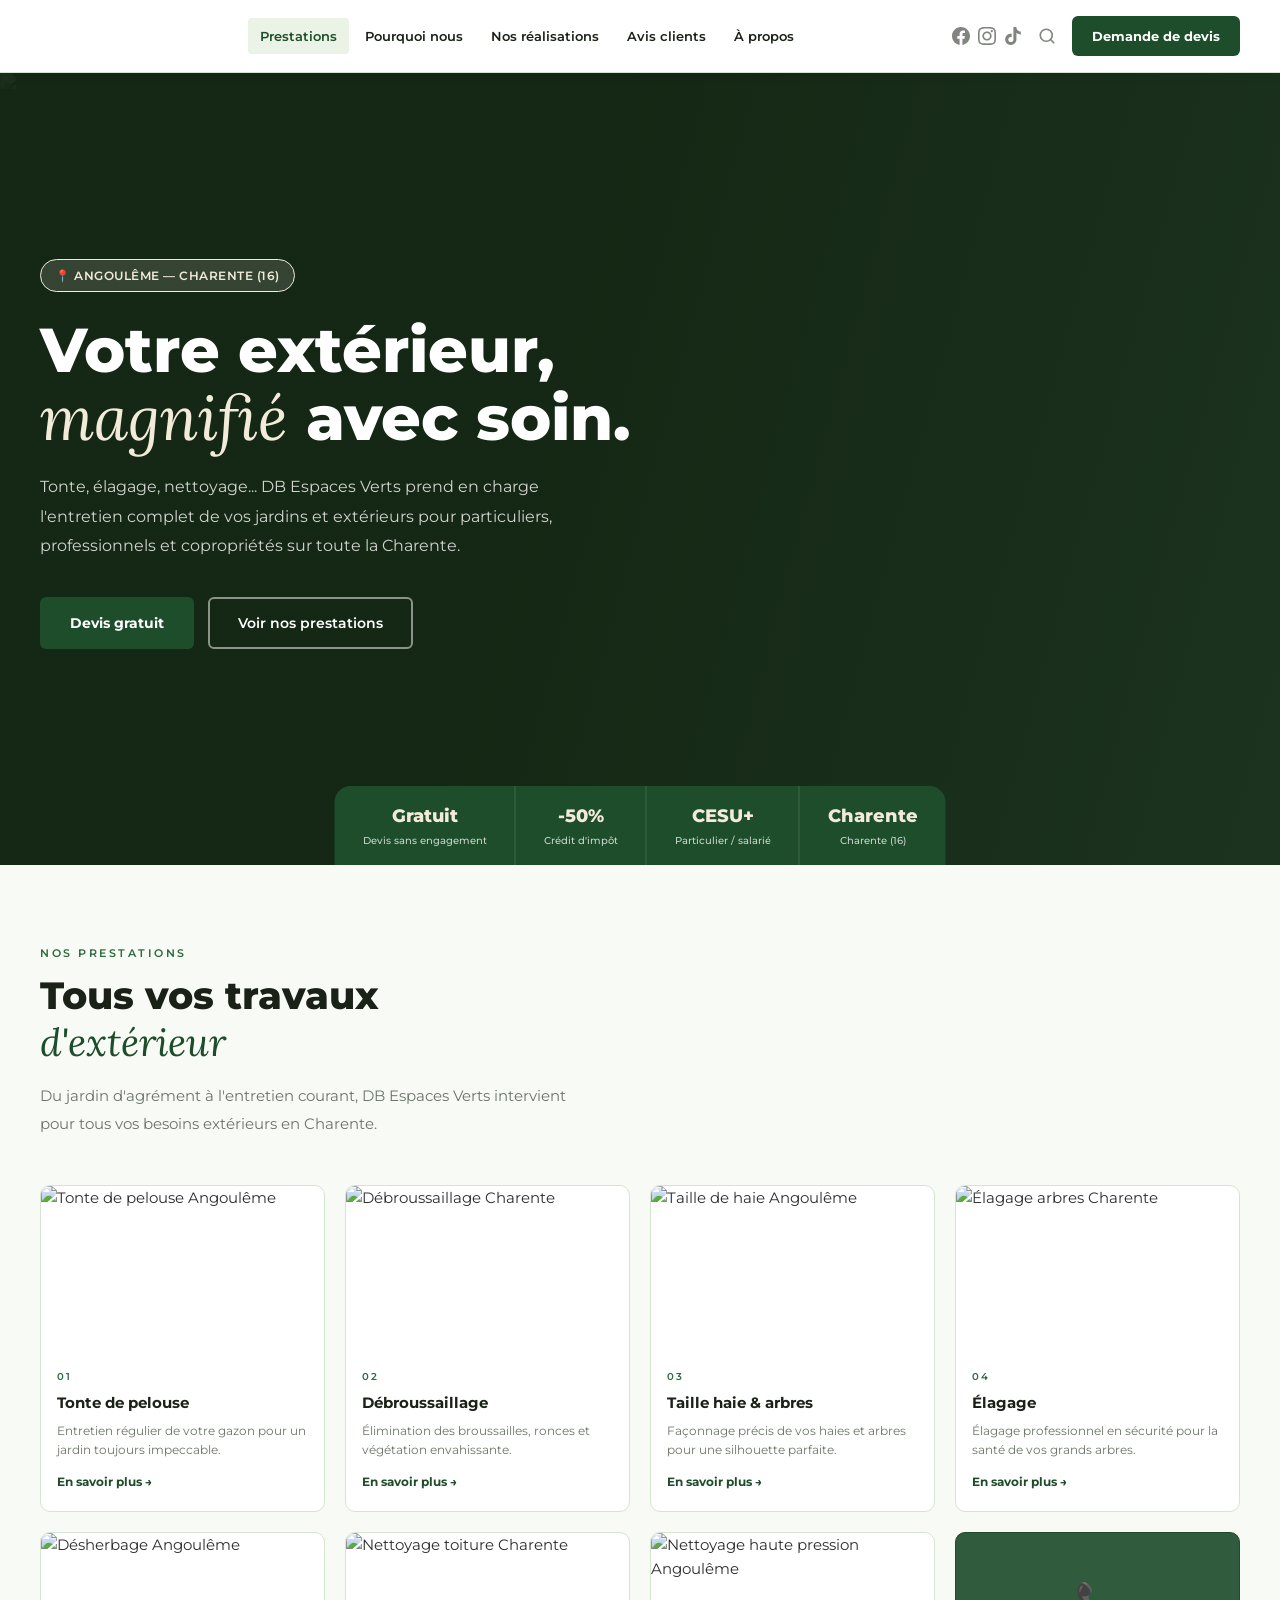
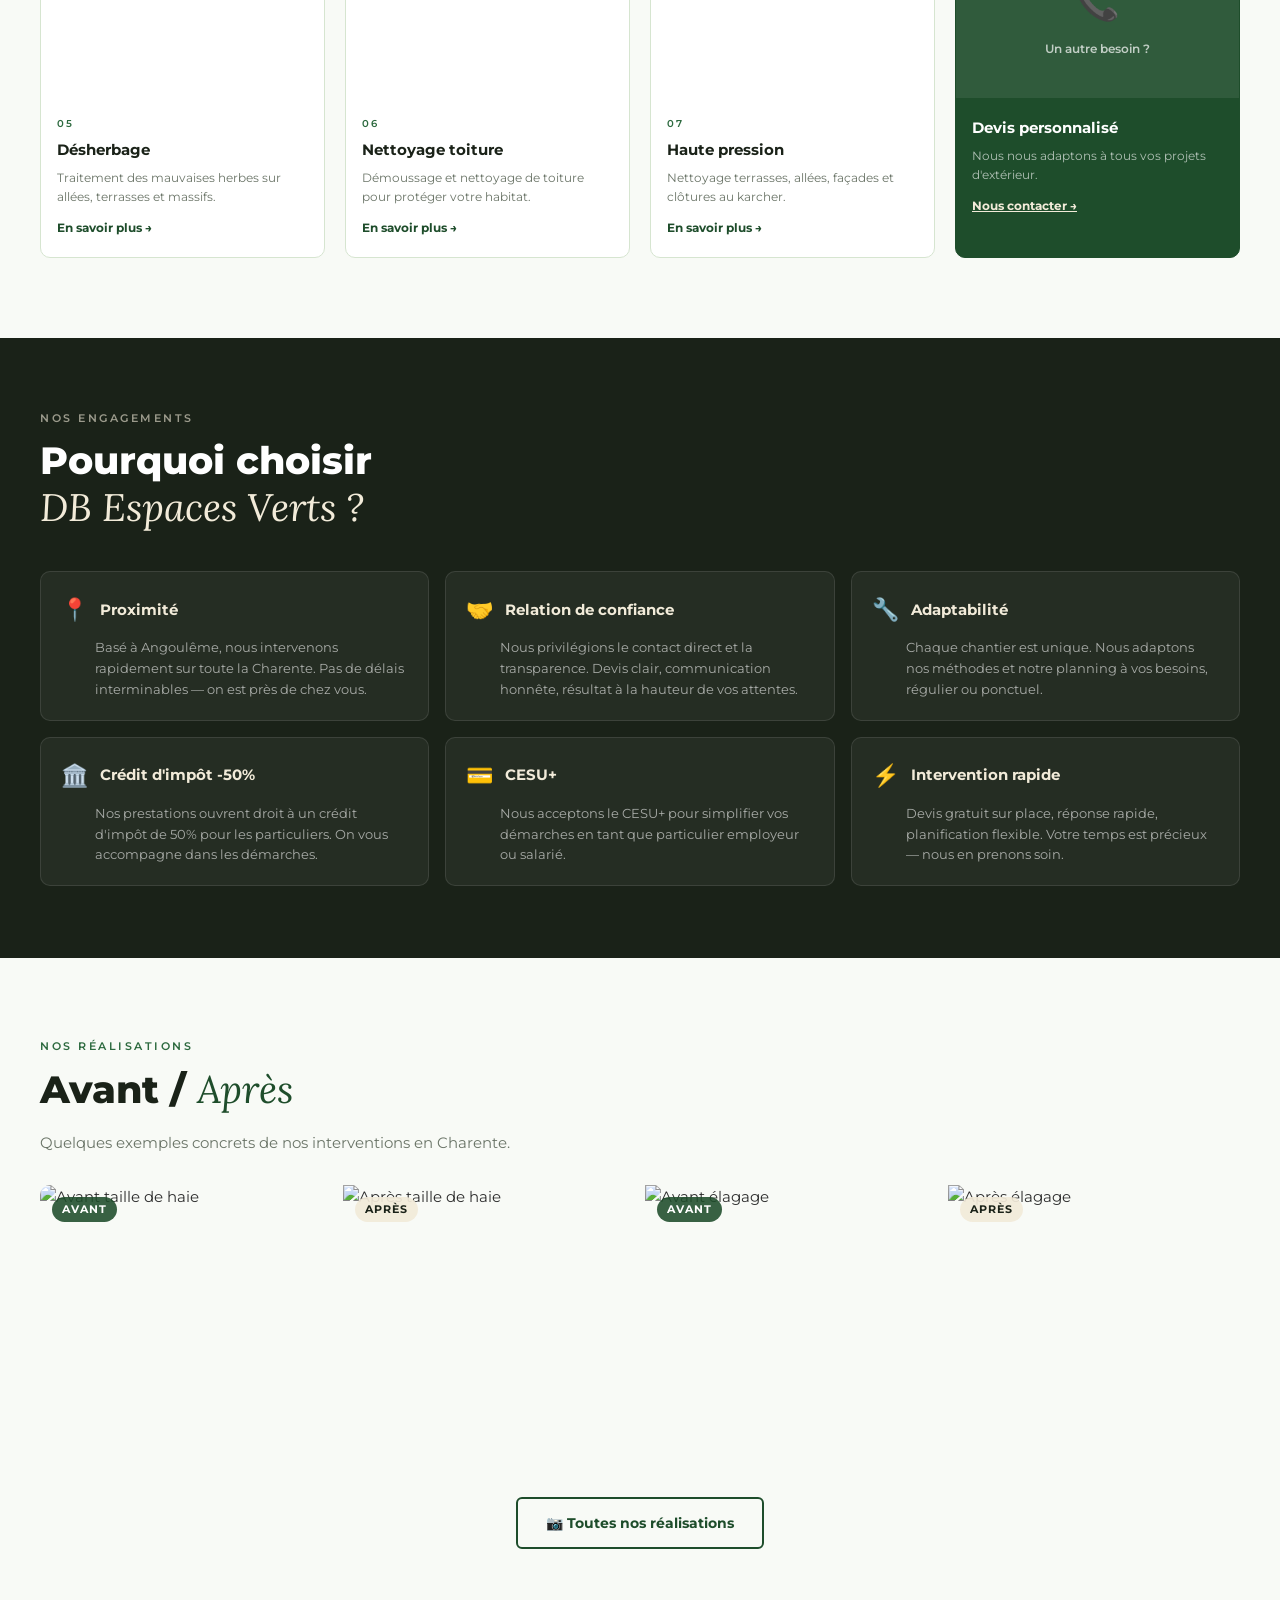
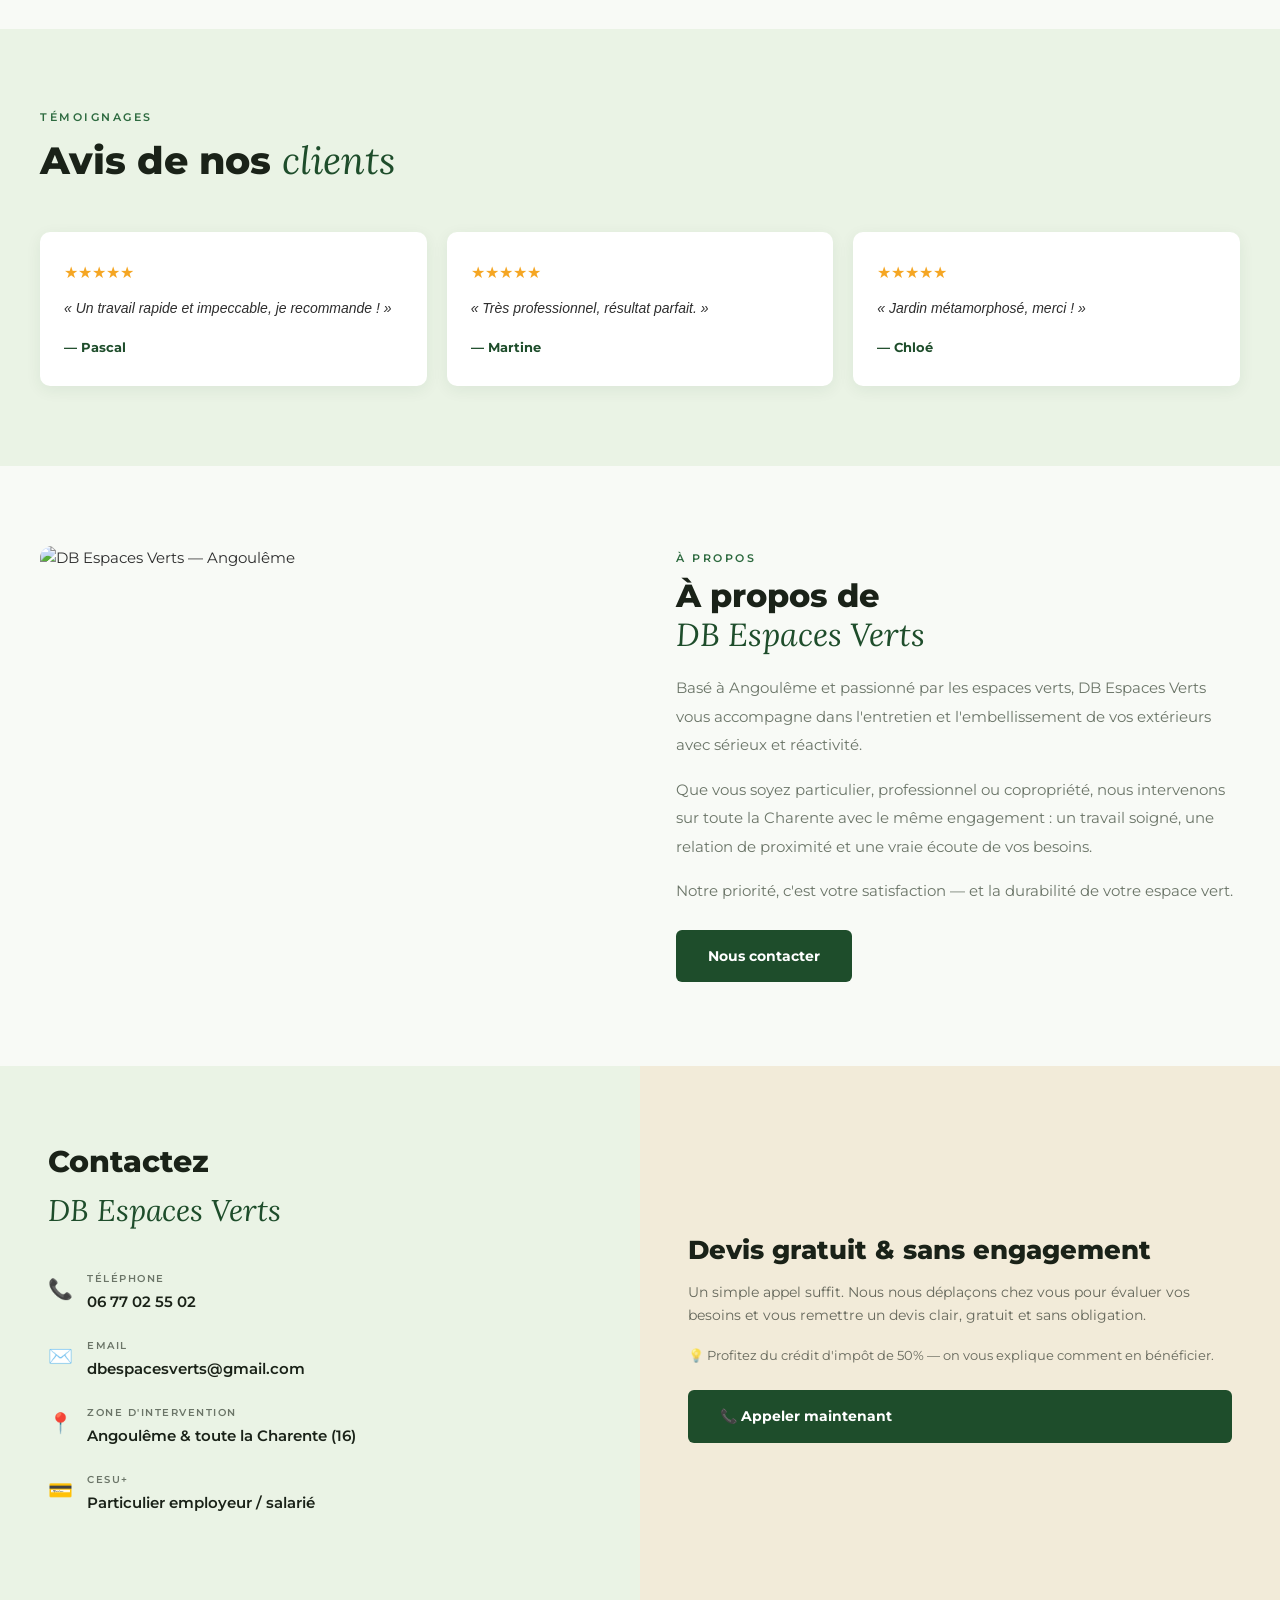
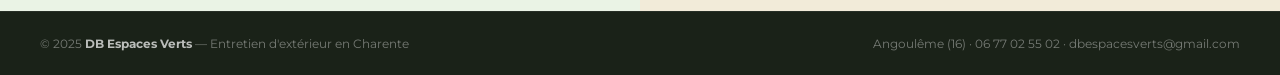
==== commit 63e603ce: "Add files via upload" ====
--- a/index.html
+++ b/index.html
@@ -81,8 +81,8 @@
   <div class="hero-stats">
     <div class="hero-stat"><div class="stat-num">Gratuit</div><div class="stat-label">Devis sans engagement</div></div>
     <div class="hero-stat"><div class="stat-num">-50%</div><div class="stat-label">Crédit d'impôt</div></div>
-    <div class="hero-stat"><div class="stat-num">CESU+</div><div class="stat-label">Particulier employeur / salarié</div></div>
-    <div class="hero-stat"><div class="stat-num">Charente</div><div class="stat-label">Zone d'intervention</div></div>
+    <div class="hero-stat"><div class="stat-num">CESU+</div><div class="stat-label">Particulier / salarié</div></div>
+    <div class="hero-stat"><div class="stat-num">Charente</div><div class="stat-label">Charente (16)</div></div>
   </div>
 </section>
 
--- a/style.css
+++ b/style.css
@@ -219,3 +219,15 @@
   .nav-logo img { height: 40px; }
   .btn-devis { padding: 8px 14px; font-size: 12px; }
 }
+
+/* HERO STATS — anti-coupure texte sur très petits écrans */
+.hero-stats { overflow: visible; }
+.hero-stat { overflow: hidden; }
+.stat-num { overflow: hidden; text-overflow: ellipsis; white-space: nowrap; }
+.stat-label { overflow: hidden; text-overflow: ellipsis; white-space: nowrap; }
+
+@media (max-width: 400px) {
+  .hero-stat { padding: 10px 4px; }
+  .stat-num { font-size: 11px; }
+  .stat-label { font-size: 7px; }
+}
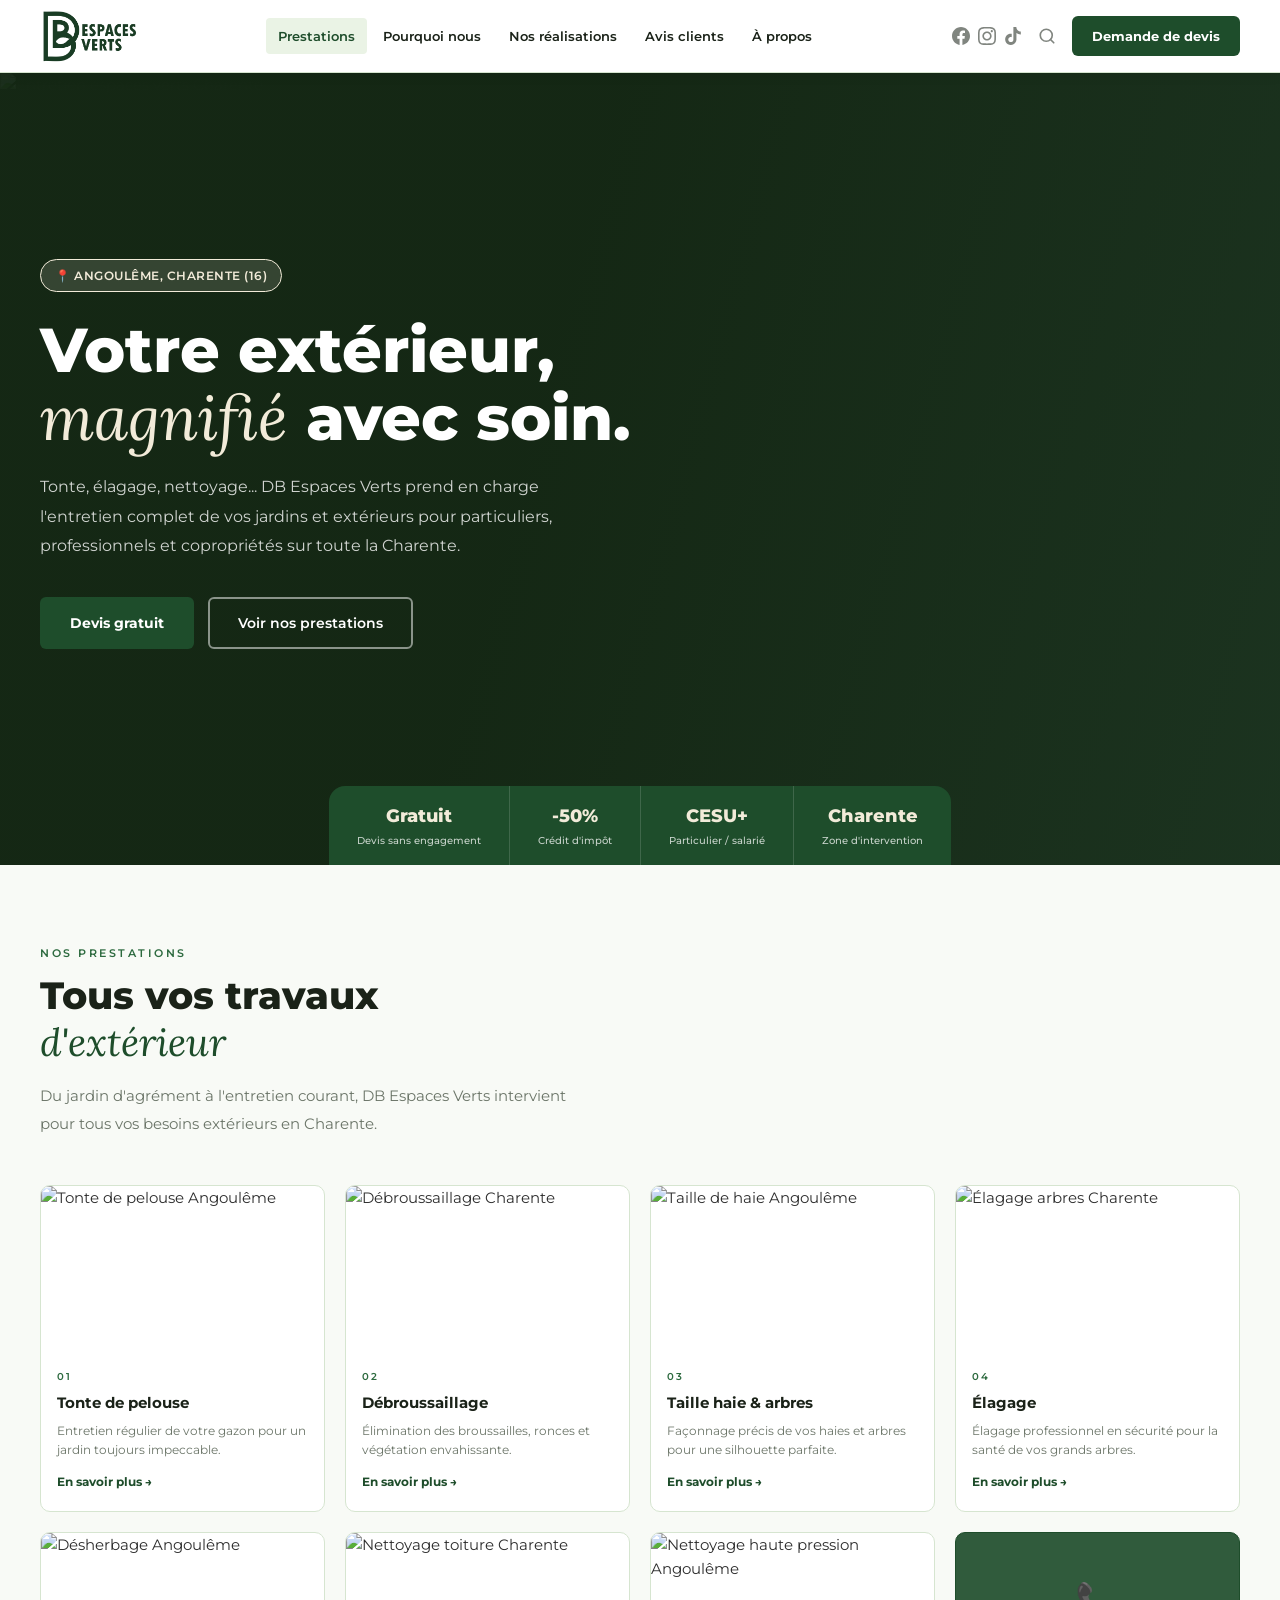
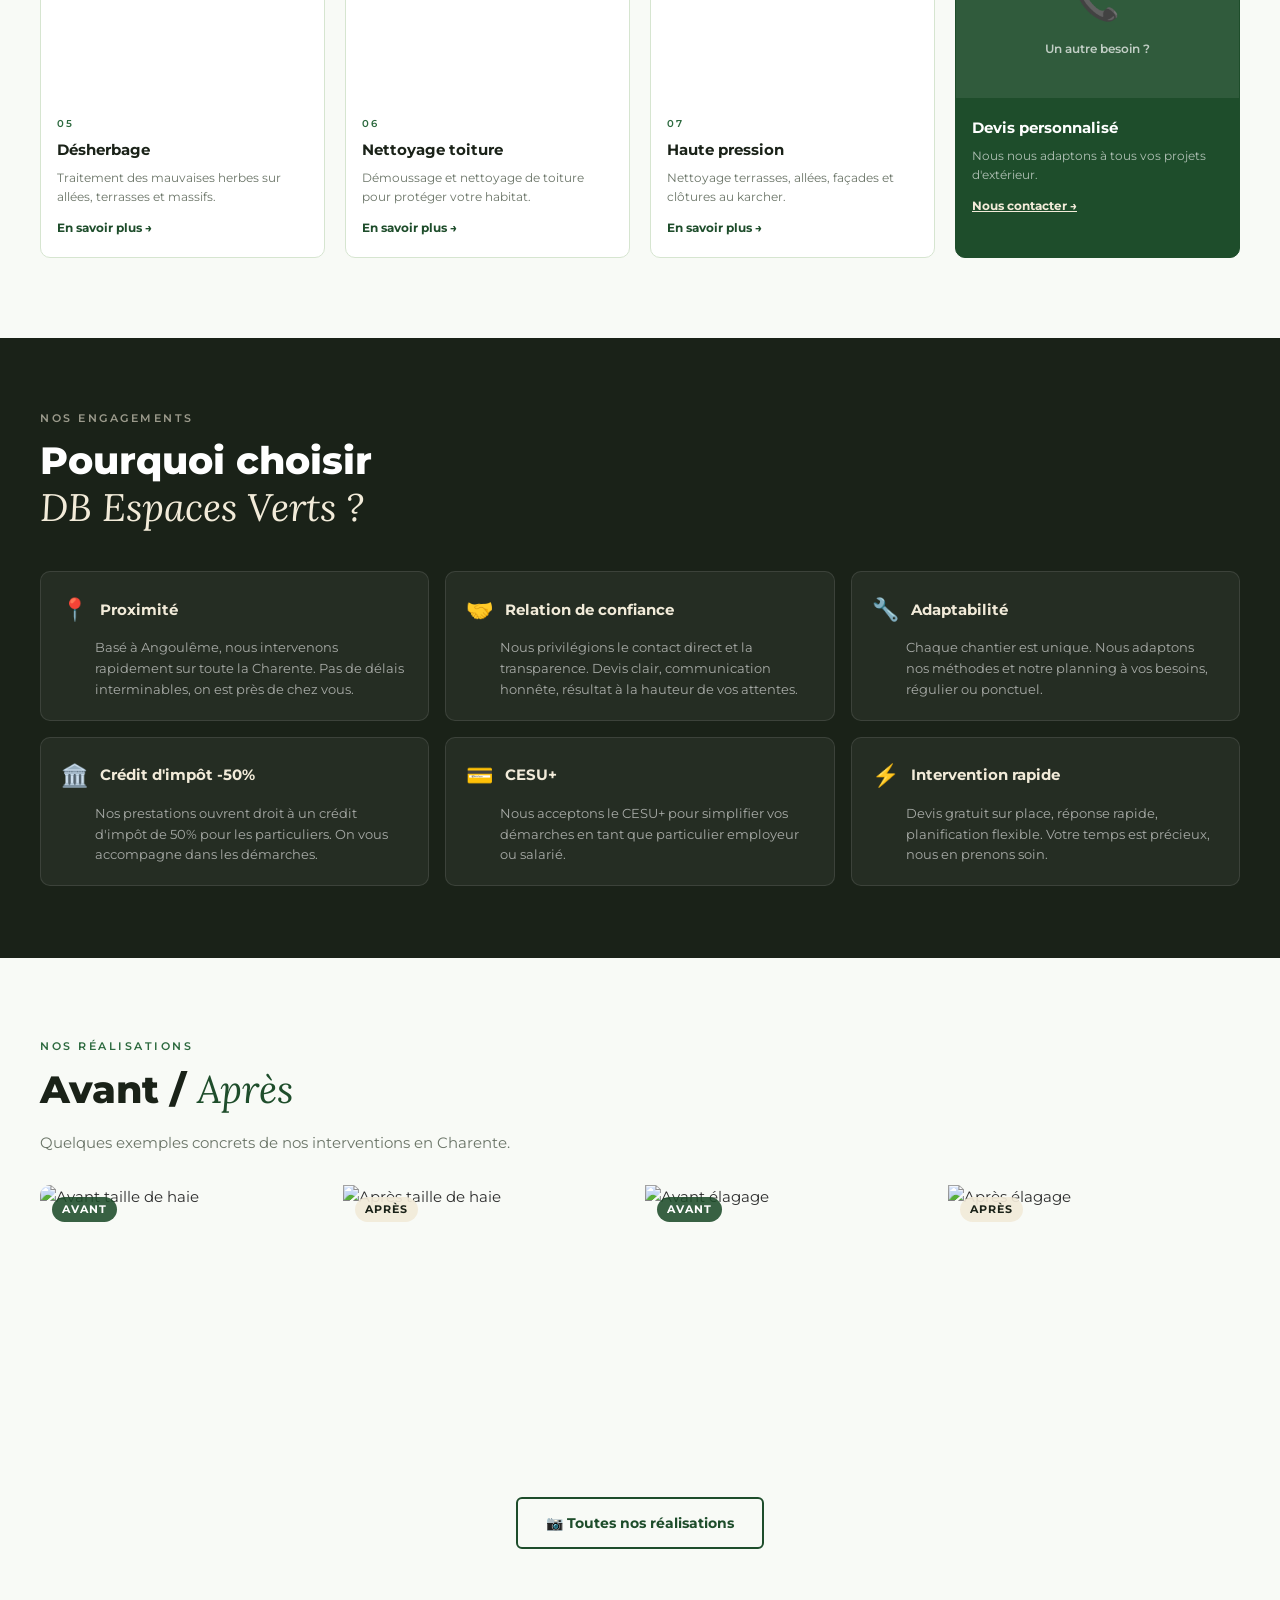
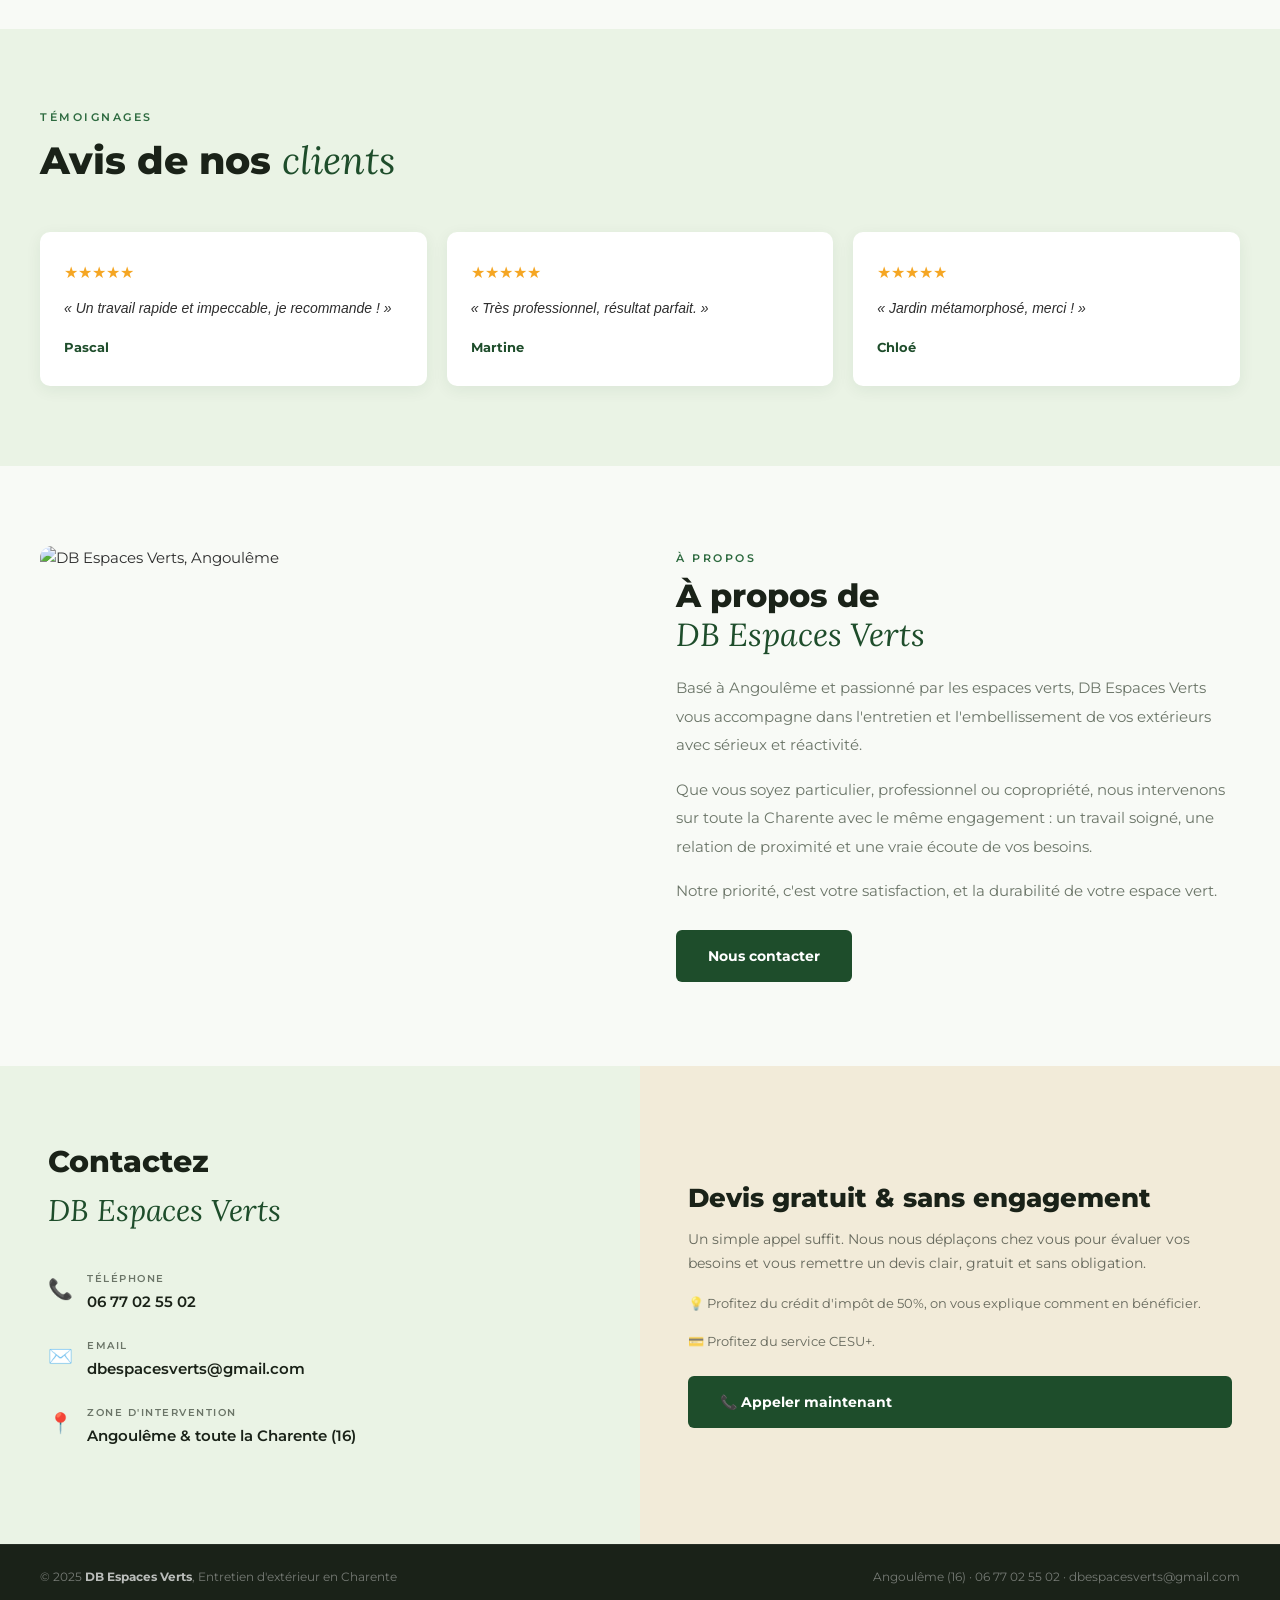
==== commit 48002b68: "Add files via upload" ====
--- a/index.html
+++ b/index.html
@@ -3,7 +3,7 @@
 <head>
 <meta charset="UTF-8">
 <meta name="viewport" content="width=device-width, initial-scale=1.0">
-<title>DB Espaces Verts — Entretien jardin & extérieur Angoulême, Charente</title>
+<title>DB Espaces Verts, Entretien jardin & extérieur Angoulême, Charente</title>
 <meta name="description" content="DB Espaces Verts, entreprise d'entretien d'extérieur basée à Angoulême. Tonte, élagage, taille de haie, débroussaillage, nettoyage toiture en Charente. Devis gratuit, crédit d'impôt -50%, CESU+.">
 <link href="https://fonts.googleapis.com/css2?family=Montserrat:wght@400;500;600;700;800&family=Lora:ital,wght@0,400;1,400&display=swap" rel="stylesheet">
 <link rel="stylesheet" href="style.css">
@@ -13,7 +13,7 @@
 <!-- SEARCH OVERLAY -->
 <div class="search-overlay" id="searchOverlay" onclick="if(event.target===this)closeSearch()">
   <div class="search-box">
-    <input type="text" id="searchInput" placeholder="Rechercher une prestation..." onkeydown="if(event.key==='Escape')closeSearch()">
+    <input type="text" id="searchInput" placeholder="Rechercher une prestation..." onkeydown="if(event.key==='Escape')closeSearch();if(event.key==='Enter')doSearch()">
     <button onclick="doSearch()">Rechercher</button>
   </div>
 </div>
@@ -70,7 +70,7 @@
   <div class="hero-bg"><img src="photo-debroussaillage.png" alt="Entretien espaces verts Charente"></div>
   <div class="hero-overlay"></div>
   <div class="hero-content">
-    <div class="hero-badge">📍 Angoulême — Charente (16)</div>
+    <div class="hero-badge">📍 Angoulême, Charente (16)</div>
     <h1>Votre extérieur,<br><em>magnifié</em> avec soin.</h1>
     <p class="hero-sub">Tonte, élagage, nettoyage... DB Espaces Verts prend en charge l'entretien complet de vos jardins et extérieurs pour particuliers, professionnels et copropriétés sur toute la Charente.</p>
     <div class="hero-btns">
@@ -82,7 +82,7 @@
     <div class="hero-stat"><div class="stat-num">Gratuit</div><div class="stat-label">Devis sans engagement</div></div>
     <div class="hero-stat"><div class="stat-num">-50%</div><div class="stat-label">Crédit d'impôt</div></div>
     <div class="hero-stat"><div class="stat-num">CESU+</div><div class="stat-label">Particulier / salarié</div></div>
-    <div class="hero-stat"><div class="stat-num">Charente</div><div class="stat-label">Charente (16)</div></div>
+    <div class="hero-stat"><div class="stat-num">Charente</div><div class="stat-label">Zone d'intervention</div></div>
   </div>
 </section>
 
@@ -186,7 +186,7 @@
     <div class="pourquoi-grid">
       <div class="pourquoi-card">
         <div class="pourquoi-header"><span class="pourquoi-icon">📍</span><span class="pourquoi-title">Proximité</span></div>
-        <div class="pourquoi-text">Basé à Angoulême, nous intervenons rapidement sur toute la Charente. Pas de délais interminables — on est près de chez vous.</div>
+        <div class="pourquoi-text">Basé à Angoulême, nous intervenons rapidement sur toute la Charente. Pas de délais interminables, on est près de chez vous.</div>
       </div>
       <div class="pourquoi-card">
         <div class="pourquoi-header"><span class="pourquoi-icon">🤝</span><span class="pourquoi-title">Relation de confiance</span></div>
@@ -206,7 +206,7 @@
       </div>
       <div class="pourquoi-card">
         <div class="pourquoi-header"><span class="pourquoi-icon">⚡</span><span class="pourquoi-title">Intervention rapide</span></div>
-        <div class="pourquoi-text">Devis gratuit sur place, réponse rapide, planification flexible. Votre temps est précieux — nous en prenons soin.</div>
+        <div class="pourquoi-text">Devis gratuit sur place, réponse rapide, planification flexible. Votre temps est précieux, nous en prenons soin.</div>
       </div>
     </div>
   </div>
@@ -248,30 +248,30 @@
     <div class="avis-card">
       <div class="avis-stars">★★★★★</div>
       <div class="avis-text">« Un travail rapide et impeccable, je recommande ! »</div>
-      <div class="avis-author">— Pascal</div>
+      <div class="avis-author">Pascal</div>
     </div>
     <div class="avis-card">
       <div class="avis-stars">★★★★★</div>
       <div class="avis-text">« Très professionnel, résultat parfait. »</div>
-      <div class="avis-author">— Martine</div>
+      <div class="avis-author">Martine</div>
     </div>
     <div class="avis-card">
       <div class="avis-stars">★★★★★</div>
       <div class="avis-text">« Jardin métamorphosé, merci ! »</div>
-      <div class="avis-author">— Chloé</div>
+      <div class="avis-author">Chloé</div>
     </div>
   </div>
 </section>
 
 <!-- À PROPOS -->
 <section class="apropos-section" id="apropos">
-  <img class="apropos-img" src="photo-profil.png" alt="DB Espaces Verts — Angoulême">
+  <img class="apropos-img" src="photo-profil.png" alt="DB Espaces Verts, Angoulême">
   <div class="apropos-right">
     <div style="font-size:11px;letter-spacing:2.5px;text-transform:uppercase;color:var(--green-light);font-weight:600;margin-bottom:10px;">À propos</div>
     <h2>À propos de<br><em>DB Espaces Verts</em></h2>
     <p>Basé à Angoulême et passionné par les espaces verts, DB Espaces Verts vous accompagne dans l'entretien et l'embellissement de vos extérieurs avec sérieux et réactivité.</p>
     <p>Que vous soyez particulier, professionnel ou copropriété, nous intervenons sur toute la Charente avec le même engagement : un travail soigné, une relation de proximité et une vraie écoute de vos besoins.</p>
-    <p>Notre priorité, c'est votre satisfaction — et la durabilité de votre espace vert.</p>
+    <p>Notre priorité, c'est votre satisfaction, et la durabilité de votre espace vert.</p>
     <a class="btn-green" href="#contact" style="margin-top:8px;">Nous contacter</a>
   </div>
 </section>
@@ -292,21 +292,19 @@
       <div class="contact-icon">📍</div>
       <div><div class="contact-label">Zone d'intervention</div><div class="contact-value">Angoulême & toute la Charente (16)</div></div>
     </div>
-    <div class="contact-item">
-      <div class="contact-icon">💳</div>
-      <div><div class="contact-label">CESU+</div><div class="contact-value">Particulier employeur / salarié</div></div>
-    </div>
+
   </div>
   <div class="contact-right">
     <h3>Devis gratuit & sans engagement</h3>
     <p>Un simple appel suffit. Nous nous déplaçons chez vous pour évaluer vos besoins et vous remettre un devis clair, gratuit et sans obligation.</p>
-    <p style="font-size:13px;">💡 Profitez du crédit d'impôt de 50% — on vous explique comment en bénéficier.</p>
+    <p style="font-size:13px;">💡 Profitez du crédit d'impôt de 50%, on vous explique comment en bénéficier.</p>
+    <p style="font-size:13px;">💳 Profitez du service CESU+.</p>
     <a class="btn-green" href="tel:0677025502">📞 Appeler maintenant</a>
   </div>
 </section>
 
 <footer>
-  <div>© 2025 <strong>DB Espaces Verts</strong> — Entretien d'extérieur en Charente</div>
+  <div>© 2025 <strong>DB Espaces Verts</strong>, Entretien d'extérieur en Charente</div>
   <div>Angoulême (16) · <a href="tel:0677025502">06 77 02 55 02</a> · <a href="mailto:dbespacesverts@gmail.com">dbespacesverts@gmail.com</a></div>
 </footer>
 
@@ -316,18 +314,31 @@
 function openSearch(){ document.getElementById('searchOverlay').classList.add('open'); setTimeout(()=>document.getElementById('searchInput').focus(),100); }
 function closeSearch(){ document.getElementById('searchOverlay').classList.remove('open'); }
 function doSearch(){
-  const q = document.getElementById('searchInput').value.toLowerCase();
-  const pages = {
-    'tonte':['tonte-pelouse.html'],'pelouse':['tonte-pelouse.html'],
-    'débroussaillage':['debroussaillage.html'],'broussailles':['debroussaillage.html'],
-    'haie':['taille-haie-arbres.html'],'taille':['taille-haie-arbres.html'],
-    'élagage':['elagage.html'],'arbre':['elagage.html'],
-    'désherbage':['desherbage.html'],'herbe':['desherbage.html'],
-    'toiture':['nettoyage-toiture.html'],'mousse':['nettoyage-toiture.html'],
-    'pression':['nettoyage-haute-pression.html'],'karcher':['nettoyage-haute-pression.html'],
-  };
-  for(const [key, val] of Object.entries(pages)){ if(q.includes(key)){ window.location.href=val[0]; return; } }
-  alert('Aucun résultat trouvé pour "'+q+'"');
+  const raw = document.getElementById('searchInput').value.toLowerCase();
+  const q = raw.normalize('NFD').replace(/[̀-ͯ]/g,'');
+  const pages = [
+    {keys:['tonte','pelouse','gazon','herbe','lawn'],url:'tonte-pelouse.html'},
+    {keys:['debroussaillage','broussailles','ronces','friche','taillis'],url:'debroussaillage.html'},
+    {keys:['haie','taille','arbuste','buisson','laurier','thuya'],url:'taille-haie-arbres.html'},
+    {keys:['elagage','arbre','branche','coupe','abattage'],url:'elagage.html'},
+    {keys:['desherbage','mauvaise herbe','allée','terrasse','massif'],url:'desherbage.html'},
+    {keys:['toiture','mousse','toit','demoussage','tuile'],url:'nettoyage-toiture.html'},
+    {keys:['pression','karcher','dalle','facade','cloture','nettoyage'],url:'nettoyage-haute-pression.html'},
+  ];
+  for(const p of pages){
+    if(p.keys.some(k => q.includes(k.normalize('NFD').replace(/[̀-ͯ]/g,'')))){
+      window.location.href = p.url;
+      return;
+    }
+  }
+  // Si rien trouvé, afficher un message dans l'overlay
+  document.getElementById('searchInput').style.borderColor = 'red';
+  document.getElementById('searchInput').placeholder = 'Aucun résultat, essayez : tonte, haie, toiture...';
+  document.getElementById('searchInput').value = '';
+  setTimeout(()=>{
+    document.getElementById('searchInput').style.borderColor = '';
+    document.getElementById('searchInput').placeholder = 'Rechercher une prestation...';
+  }, 2500);
 }
 </script>
 </body>
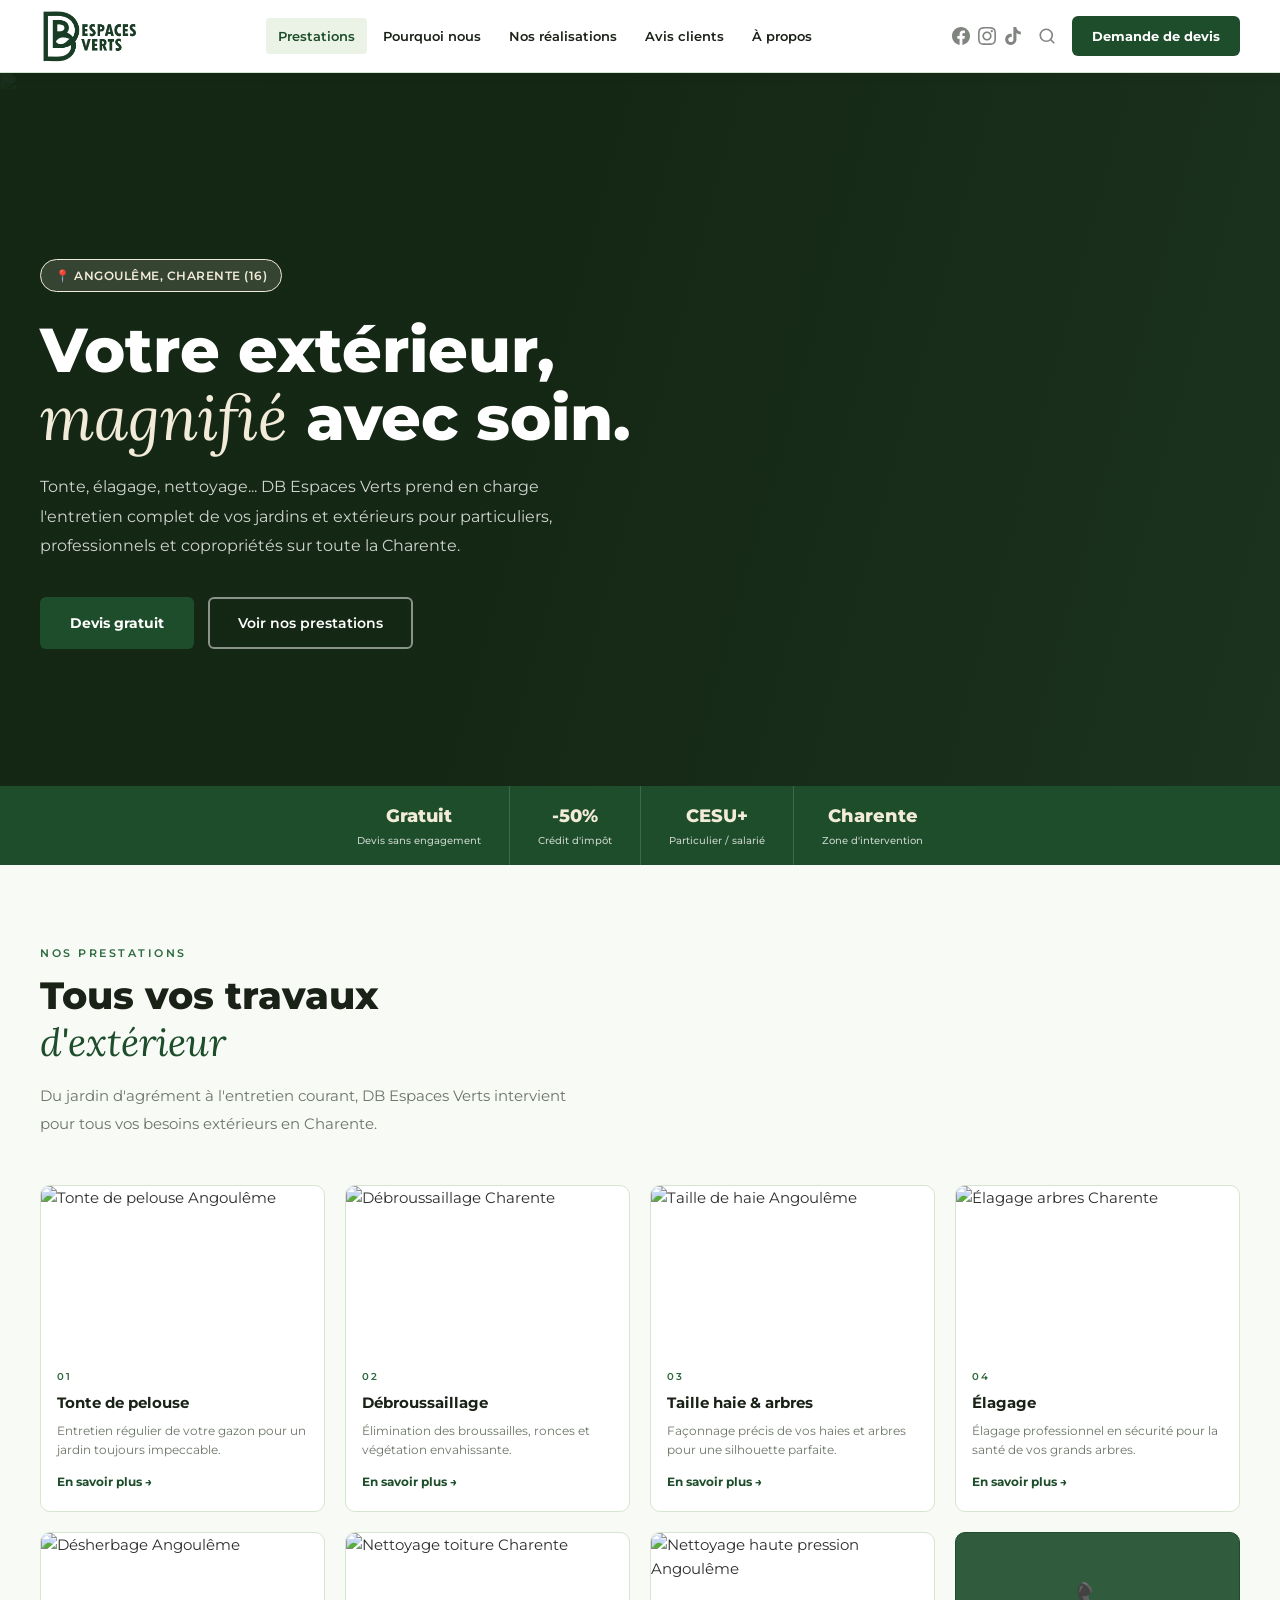
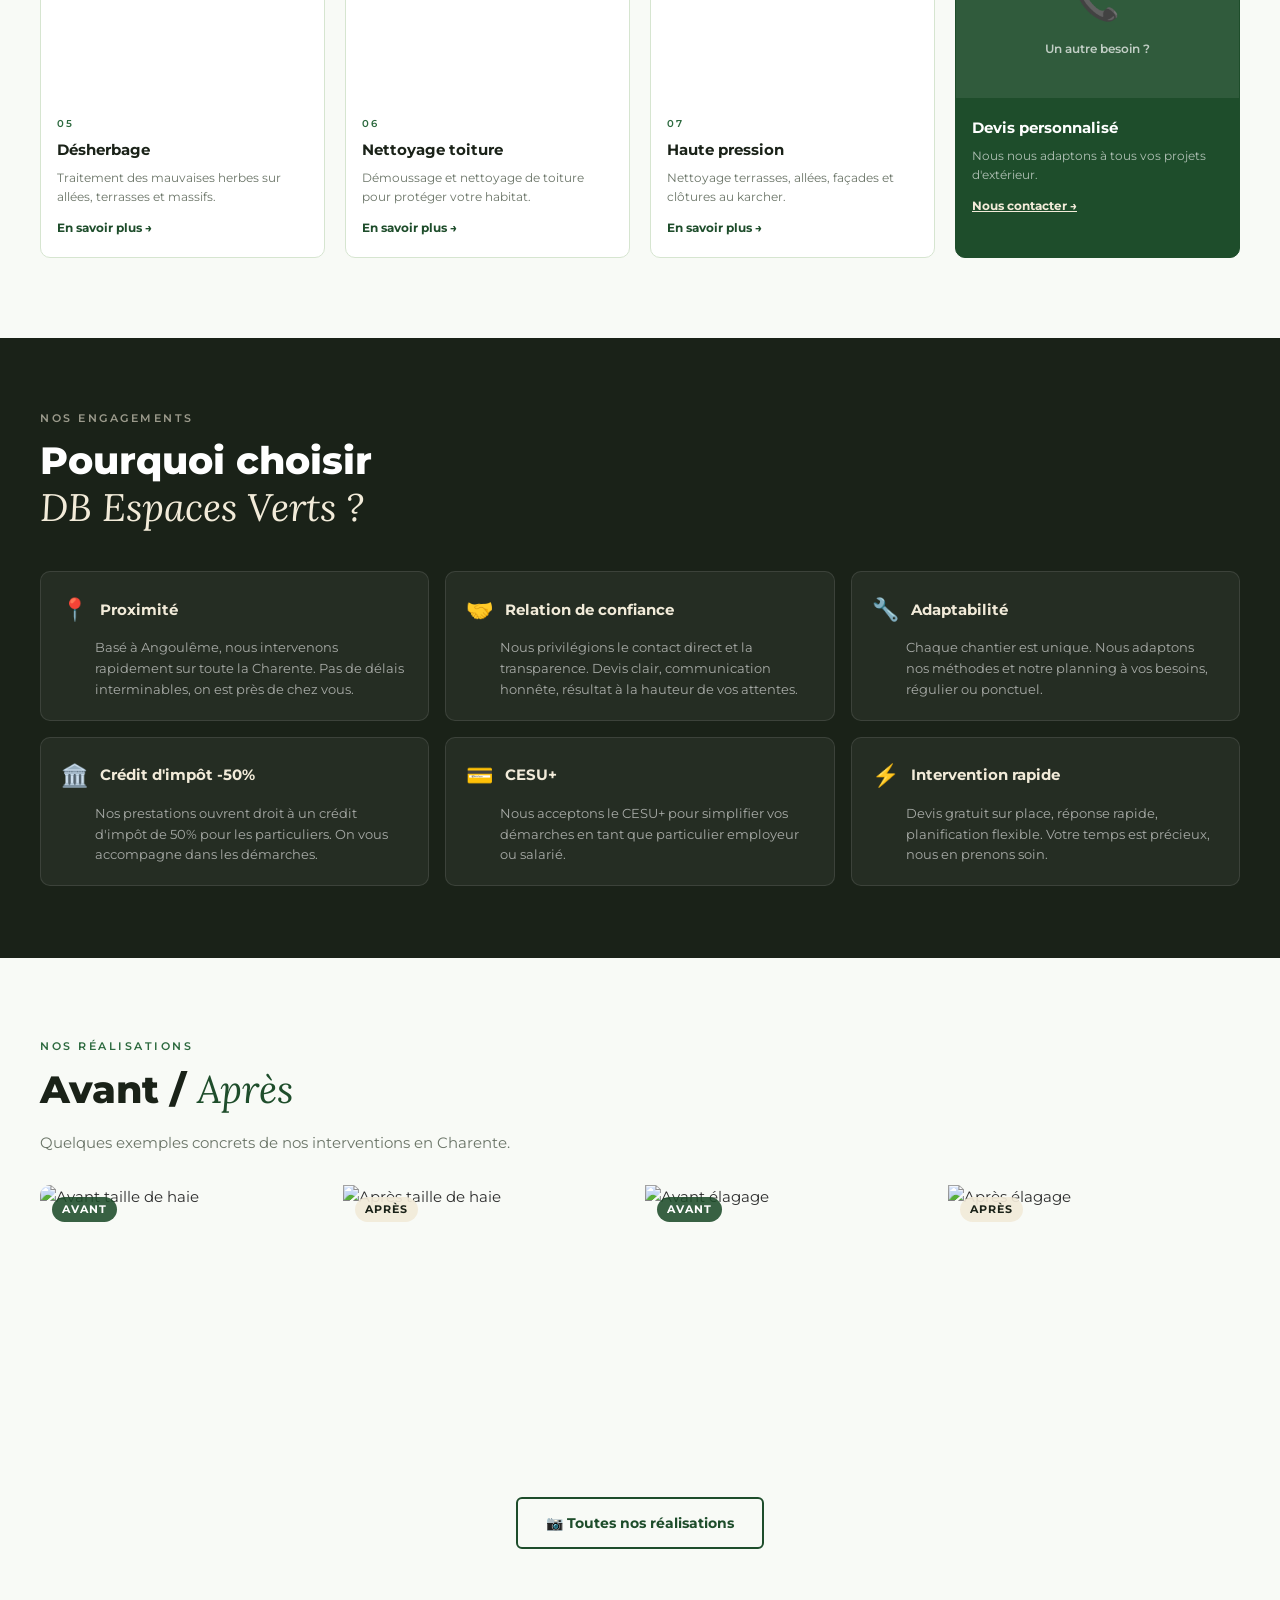
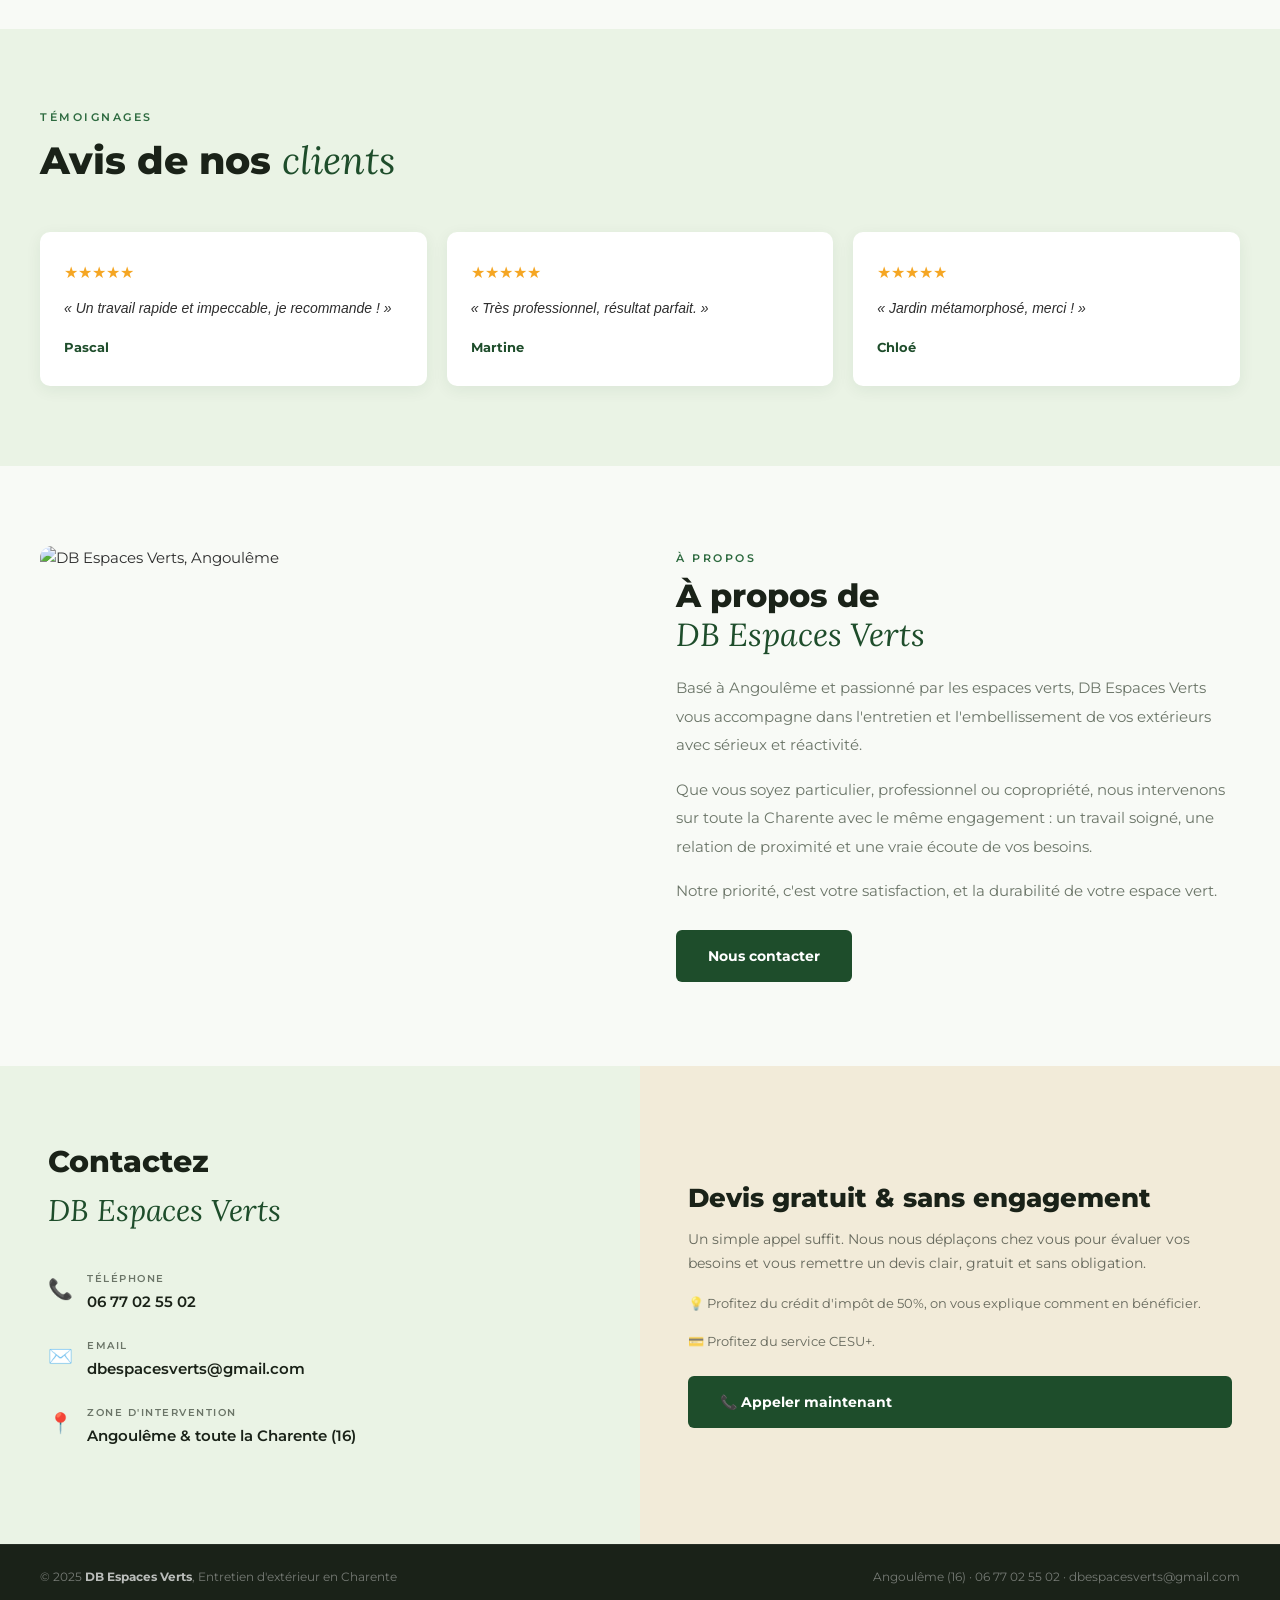
==== commit fbfa5be3: "Add files via upload" ====
--- a/index.html
+++ b/index.html
@@ -43,7 +43,7 @@
         <svg viewBox="0 0 24 24"><path d="M12.525.02c1.31-.02 2.61-.01 3.91-.02.08 1.53.63 3.09 1.75 4.17 1.12 1.11 2.7 1.62 4.24 1.79v4.03c-1.44-.05-2.89-.35-4.2-.97-.57-.26-1.1-.59-1.62-.93-.01 2.92.01 5.84-.02 8.75-.08 1.4-.54 2.79-1.35 3.94-1.31 1.92-3.58 3.17-5.91 3.21-1.43.08-2.86-.31-4.08-1.03-2.02-1.19-3.44-3.37-3.65-5.71-.02-.5-.03-1-.01-1.49.18-1.9 1.12-3.72 2.58-4.96 1.66-1.44 3.98-2.13 6.15-1.72.02 1.48-.04 2.96-.04 4.44-.99-.32-2.15-.23-3.02.37-.63.41-1.11 1.04-1.36 1.75-.21.51-.15 1.07-.14 1.61.24 1.64 1.82 3.02 3.5 2.87 1.12-.01 2.19-.66 2.77-1.61.19-.33.4-.67.41-1.06.1-1.79.06-3.57.07-5.36.01-4.03-.01-8.05.02-12.07z"/></svg>
       </a>
     </div>
-    <button class="nav-search" onclick="openSearch()" aria-label="Rechercher">
+    <button class="nav-search" onclick="window.location.href='recherche.html'" aria-label="Rechercher">
       <svg width="18" height="18" viewBox="0 0 24 24" fill="none" stroke="currentColor" stroke-width="2.2" stroke-linecap="round" stroke-linejoin="round"><circle cx="11" cy="11" r="8"/><line x1="21" y1="21" x2="16.65" y2="16.65"/></svg>
     </button>
     <a class="btn-devis" href="#contact">Demande de devis</a>
--- a/style.css
+++ b/style.css
@@ -60,8 +60,8 @@
 .btn-outline-white:hover { border-color: var(--white); background: rgba(255,255,255,0.08); }
 
 /* HERO STATS — une seule ligne, centrée, bords arrondis en haut */
-.hero-stats { position: absolute; bottom: 0; left: 50%; transform: translateX(-50%); z-index: 2; display: flex; background: var(--green); border-radius: 16px 16px 0 0; overflow: hidden; white-space: nowrap; }
-.hero-stat { padding: 16px 28px; text-align: center; border-right: 1px solid rgba(255,255,255,0.15); }
+.hero-stats { position: absolute; bottom: 0; left: 0; right: 0; z-index: 2; display: flex; justify-content: center; background: var(--green); overflow: hidden; }
+.hero-stat { padding: 16px 28px; text-align: center; border-right: 1px solid rgba(255,255,255,0.15); flex: 0 0 auto; }
 .hero-stat:last-child { border-right: none; }
 .stat-num { font-size: 18px; font-weight: 800; color: var(--beige); }
 .stat-label { font-size: 10px; color: rgba(255,255,255,0.75); font-weight: 500; margin-top: 2px; }
@@ -185,7 +185,6 @@
   .nav-social { display: none; }
   .nav-mobile-toggle { display: flex; }
   .hero-content { padding: 60px 20px 100px; }
-  .hero-stats { left: 50%; transform: translateX(-50%); width: max-content; max-width: 96vw; }
   .hero-stat { padding: 14px 16px; }
   .stat-num { font-size: 15px; }
   .stat-label { font-size: 9px; }
@@ -210,8 +209,7 @@
   .hero h1 { font-size: 28px; }
   .hero-sub { font-size: 14px; }
   .btn-primary, .btn-outline-white { padding: 12px 18px; font-size: 13px; }
-  .hero-stats { width: 100%; left: 0; transform: none; border-radius: 0; }
-  .hero-stat { padding: 12px 8px; flex: 1; }
+  .hero-stat { padding: 12px 6px; flex: 1; min-width: 0; }
   .stat-num { font-size: 13px; }
   .stat-label { font-size: 8px; }
   .prestations-grid { grid-template-columns: 1fr 1fr; }
@@ -221,7 +219,6 @@
 }
 
 /* HERO STATS — anti-coupure texte sur très petits écrans */
-.hero-stats { overflow: visible; }
 .hero-stat { overflow: hidden; }
 .stat-num { overflow: hidden; text-overflow: ellipsis; white-space: nowrap; }
 .stat-label { overflow: hidden; text-overflow: ellipsis; white-space: nowrap; }
@@ -231,3 +228,13 @@
   .stat-num { font-size: 11px; }
   .stat-label { font-size: 7px; }
 }
+
+/* Ordre mobile : logo | devis | burger | loupe */
+@media (max-width: 900px) {
+  nav { flex-wrap: nowrap; }
+  .nav-right { order: 2; gap: 8px; }
+  .nav-mobile-toggle { order: 3; }
+  .btn-devis { order: 1; }
+  .nav-search { order: 2; }
+  .nav-social { display: none; }
+}
